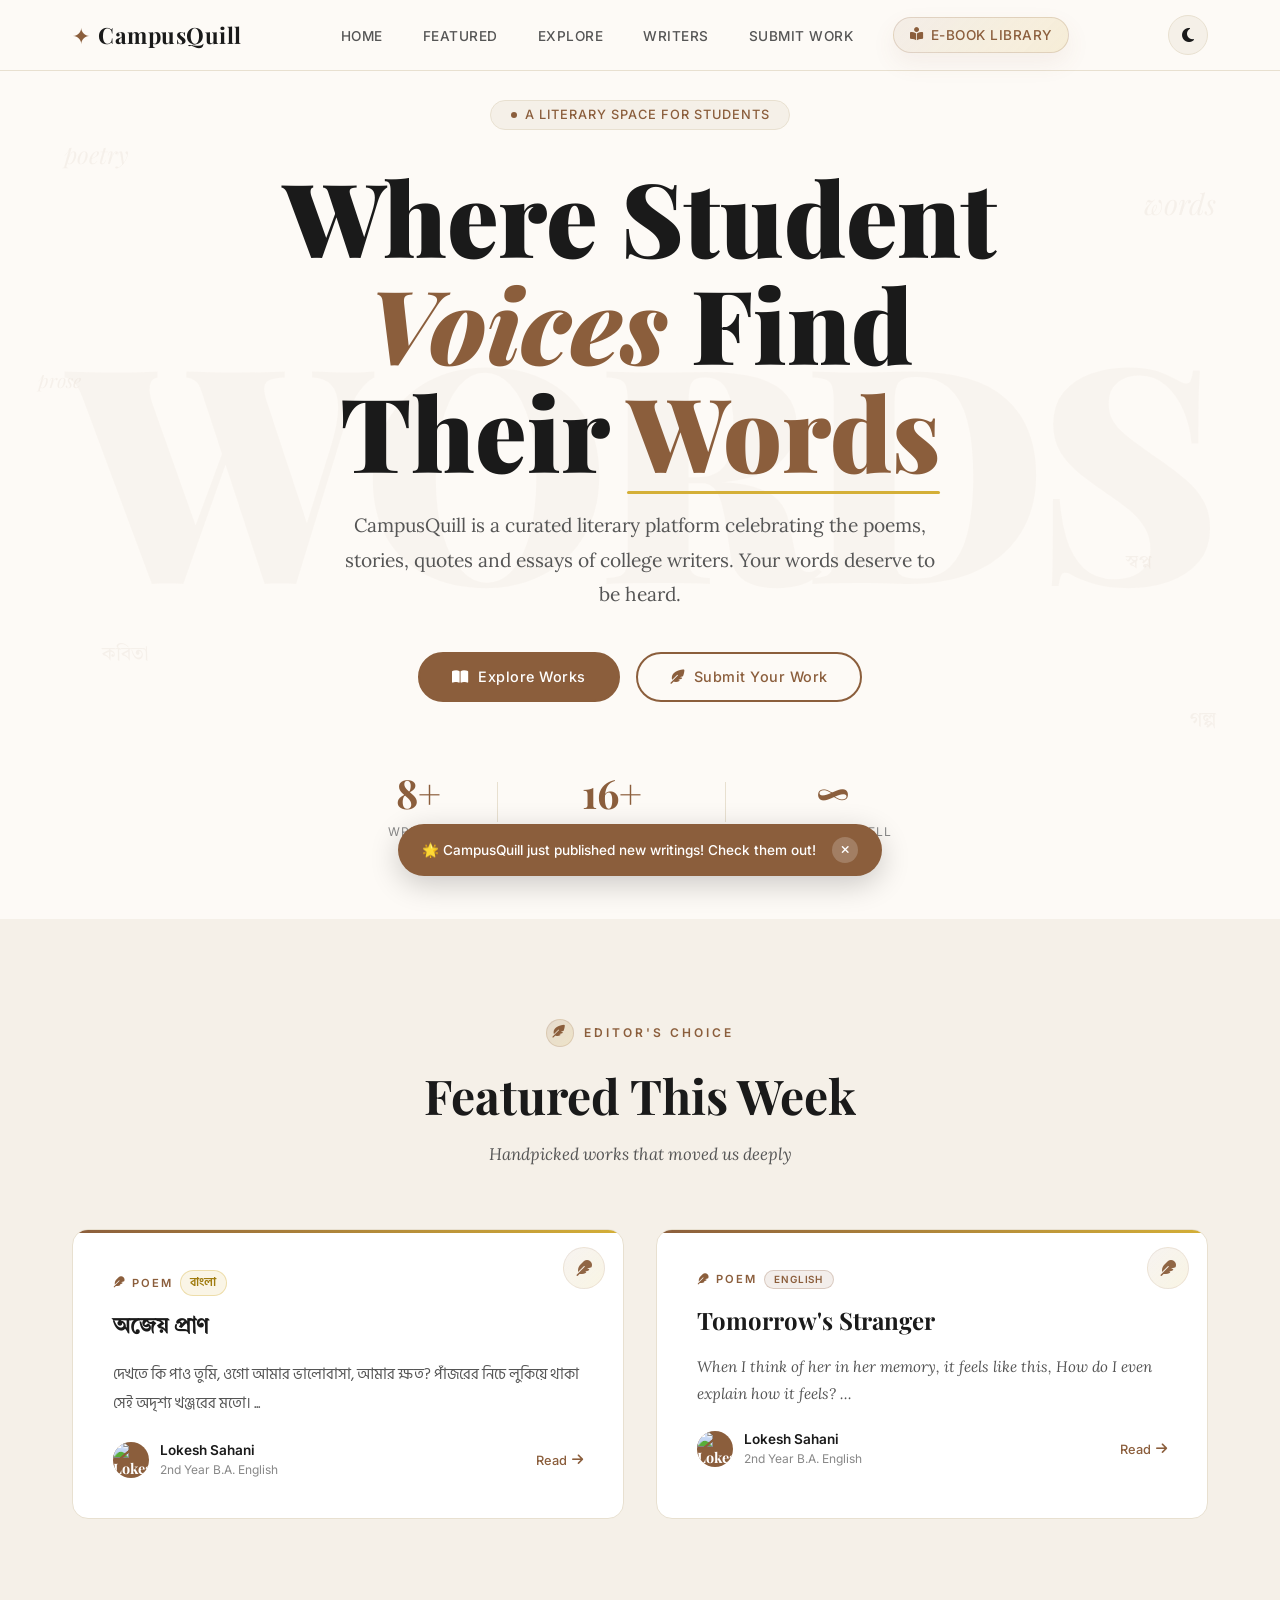
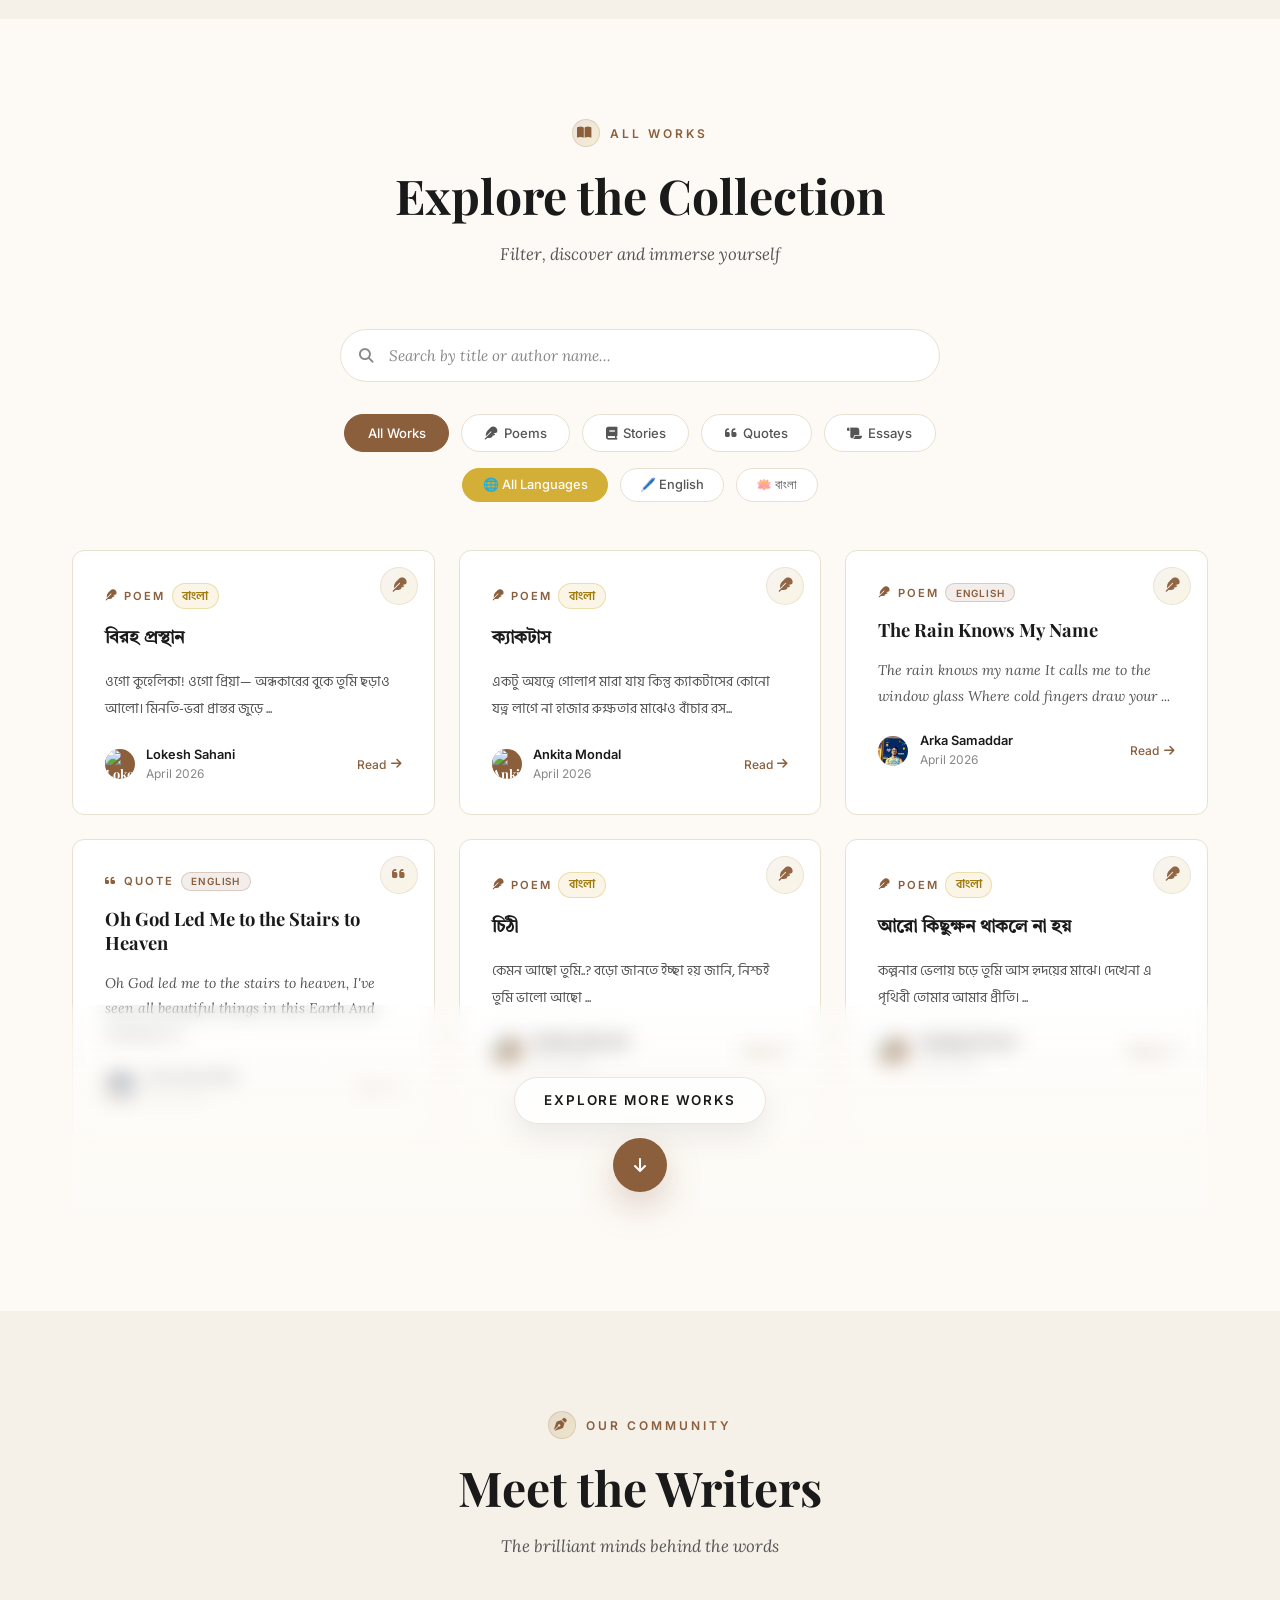
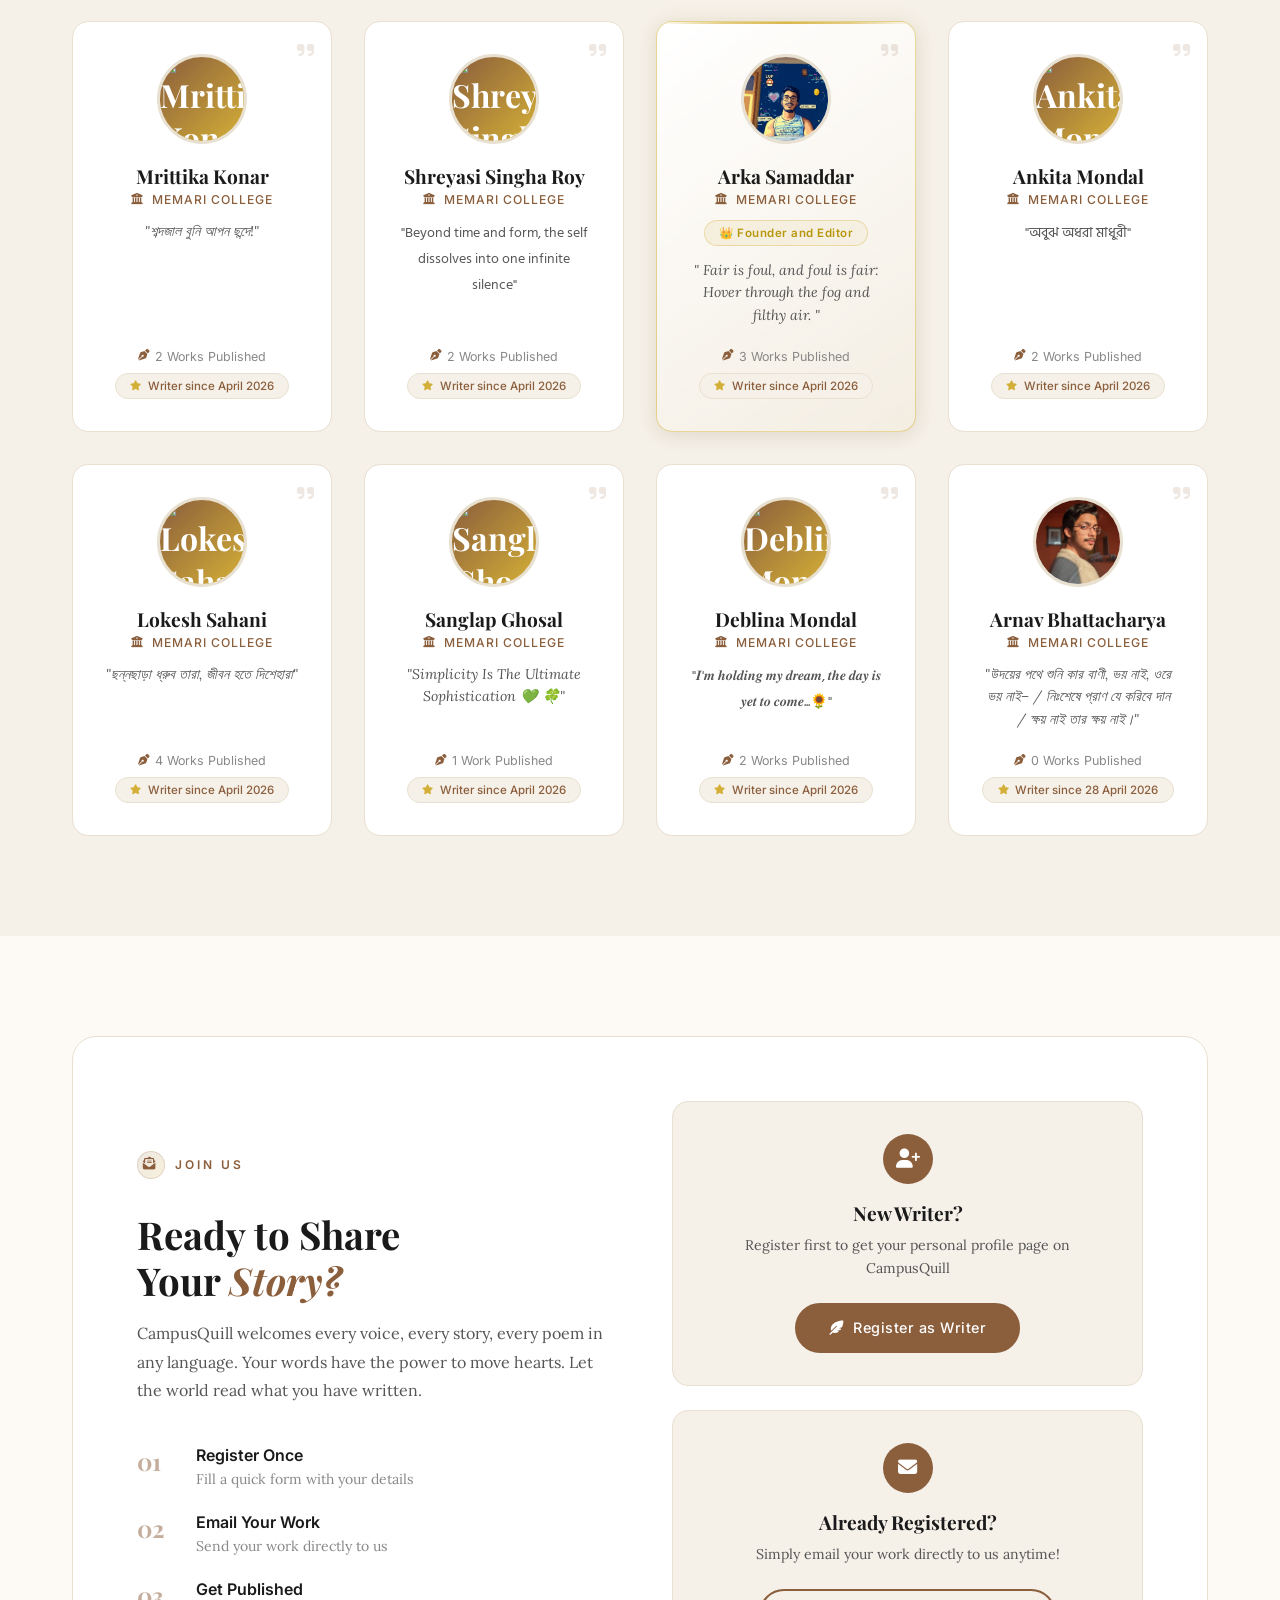
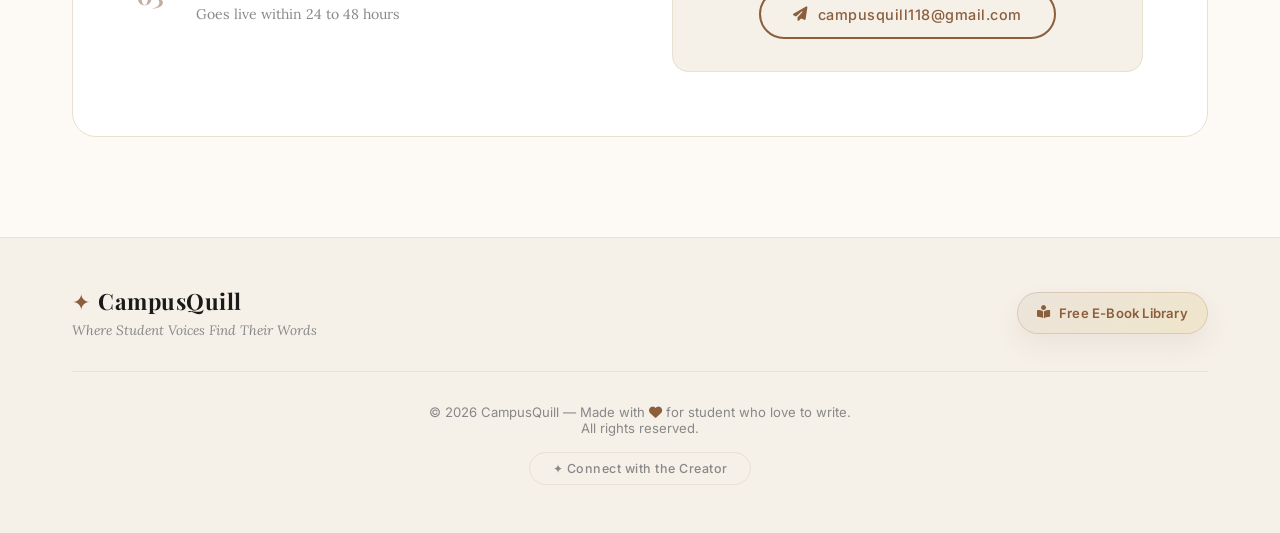
==== index.html @ 9741fbc2 "ok" ====
﻿<!DOCTYPE html>
<html lang="en">
<head>
  <meta name="google-site-verification" content="cL8_Vml8OKzmtl2Jx8pfuMP9QkZtr5a6p2jhtEQ7cjw" />
  <meta charset="UTF-8" />
  <meta name="viewport" content="width=device-width, initial-scale=1.0"/>
  <title>CampusQuill — Where Student Voices Find Their Words</title>
  <link rel="stylesheet" href="style.css" />
  <link href="https://fonts.googleapis.com/css2?family=Playfair+Display:ital,wght@0,400;0,600;0,700;0,900;1,400;1,600&family=Lora:ital,wght@0,400;0,500;1,400&family=Inter:wght@300;400;500&family=Tiro+Bangla:ital@0;1&family=Hind+Siliguri:wght@300;400;500;600&display=swap" rel="stylesheet"/>
  <link rel="stylesheet" href="https://cdnjs.cloudflare.com/ajax/libs/font-awesome/6.5.0/css/all.min.css"/>
</head>
<body class="light-mode">
    <!-- ======= NOTIFICATION BANNER ======= -->
      <div class="notif-banner" id="notifBanner">
        <p>
          🌟 CampusQuill just published new writings!
          Check them out!
        </p>
        <button class="notif-close" id="notifClose">
          <i class="fas fa-times"></i>
        </button>
      </div>
  <!-- ======= NAVBAR ======= -->
  <nav class="navbar" id="navbar">
    <div class="nav-container">
      <div class="nav-logo">
        <span class="logo-icon">✦</span>
        <span class="logo-text">CampusQuill</span>
      </div>
      <ul class="nav-links" id="navLinks">
        <li><a href="#home" onclick="smoothScroll(event,'home')">Home</a></li>
        <li><a href="#featured" onclick="smoothScroll(event,'featured')">Featured</a></li>
        <li><a href="#explore" onclick="smoothScroll(event,'explore')">Explore</a></li>
        <li><a href="#writers" onclick="smoothScroll(event,'writers')">Writers</a></li>
        <li><a href="#submit" onclick="smoothScroll(event,'submit')">Submit Work</a></li>
        <li>
          <a href="https://arka-html.github.io/AS-e-Library/index.html"
             target="_blank" rel="noopener noreferrer"
             class="nav-library-link">
            <i class="fas fa-book-reader"></i>
            E-Book Library
          </a>
        </li>
      </ul>
      <div class="nav-actions">
        <button class="theme-toggle" id="themeToggle"
                title="Toggle Dark Mode">
          <i class="fas fa-moon" id="themeIcon"></i>
        </button>
        <div class="hamburger" id="hamburger">
          <span></span>
          <span></span>
          <span></span>
        </div>
      </div>
    </div>
  </nav>

  <!-- ======= HERO SECTION ======= -->
  <section class="hero" id="home">
    <div class="hero-bg-text">WORDS</div>
    <div class="hero-container">
      <div class="hero-badge">
        <span class="badge-dot"></span>
        A Literary Space for Students
      </div>
      <h1 class="hero-title">
        Where Student<br/>
        <em>Voices</em> Find<br/>
        Their <span class="hero-highlight">Words</span>
      </h1>
      <p class="hero-subtitle">
        CampusQuill is a curated literary platform
        celebrating the poems, stories, quotes and
        essays of college writers. Your words
        deserve to be heard.
      </p>
      <div class="hero-buttons">

        <!-- ✅ FIXED BUTTONS WITH onclick -->
        <a href="#explore"
           class="btn-primary"
           onclick="smoothScroll(event,'explore')">
          <i class="fas fa-book-open"></i>
          Explore Works
        </a>
        <a href="#submit"
           class="btn-secondary"
           onclick="smoothScroll(event,'submit')">
          <i class="fas fa-feather-alt"></i>
          Submit Your Work
        </a>

      </div>
      <div class="hero-stats">
        <div class="stat-item">
          <span class="stat-number" id="totalWriters">0</span>
          <span class="stat-label">Writers</span>
        </div>
        <div class="stat-divider"></div>
        <div class="stat-item">
          <span class="stat-number" id="totalWorks">0</span>
          <span class="stat-label">Published Works</span>
        </div>
        <div class="stat-divider"></div>
        <div class="stat-item">
          <span class="stat-number">∞</span>
          <span class="stat-label">Stories to Tell</span>
        </div>
      </div>
    </div>
    <div class="floating-words">
      <span class="fw fw1">poetry</span>
      <span class="fw fw2">কবিতা</span>
      <span class="fw fw3">words</span>
      <span class="fw fw4">স্বপ্ন</span>
      <span class="fw fw5">prose</span>
      <span class="fw fw6">গল্প</span>
    </div>
  </section>

  <!-- ======= FEATURED SECTION ======= -->
  <section class="featured-section" id="featured">
    <div class="section-container">
      <div class="section-header">
        <span class="section-tag">
          <span class="section-tag-icon">
            <i class="fas fa-feather-alt"></i>
          </span>
          Editor's Choice
        </span>
        <h2 class="section-title">Featured This Week</h2>
        <p class="section-subtitle">
          Handpicked works that moved us deeply
        </p>
      </div>
      <div class="featured-grid" id="featuredGrid"></div>
    </div>
  </section>

  <!-- ======= EXPLORE SECTION ======= -->
  <section class="explore-section" id="explore">
    <div class="section-container">
      <div class="section-header">
        <span class="section-tag">
          <span class="section-tag-icon">
            <i class="fas fa-book-open"></i>
          </span>
          All Works
        </span>
        <h2 class="section-title">Explore the Collection</h2>
        <p class="section-subtitle">
          Filter, discover and immerse yourself
        </p>
      </div>

      <!-- Search Bar -->
      <div class="search-bar">
        <i class="fas fa-search search-icon"></i>
        <input
          type="text"
          id="searchInput"
          placeholder="Search by title or author name..."
          class="search-input"
        />
      </div>

      <!-- Category Filters -->
      <div class="filter-buttons" id="categoryFilters">
        <button class="filter-btn active" data-filter="all">
          All Works
        </button>
        <button class="filter-btn" data-filter="Poem">
          <i class="fas fa-feather"></i> Poems
        </button>
        <button class="filter-btn" data-filter="Story">
          <i class="fas fa-book"></i> Stories
        </button>
        <button class="filter-btn" data-filter="Quote">
          <i class="fas fa-quote-left"></i> Quotes
        </button>
        <button class="filter-btn" data-filter="Essay">
          <i class="fas fa-scroll"></i> Essays
        </button>
      </div>

      <!-- Language Filters -->
      <div class="filter-buttons lang-filters">
        <button class="lang-filter-btn active" data-lang="all">
          🌐 All Languages
        </button>
        <button class="lang-filter-btn" data-lang="english">
          🖊️ English
        </button>
        <button class="lang-filter-btn" data-lang="bengali">
          🪷 বাংলা
        </button>
      </div>

      <!-- Works Grid -->
      <div class="works-showcase" id="worksShowcase">
        <div class="works-grid" id="worksGrid"></div>
        <button class="works-overlay" id="worksOverlay"
                type="button" style="display:none;">
          <span class="works-overlay-text">
            Explore More Works
          </span>
          <span class="works-overlay-arrow">
            <i class="fas fa-arrow-down"></i>
          </span>
        </button>
      </div>

      <div class="no-results" id="noResults"
           style="display:none;">
        <i class="fas fa-search"></i>
        <p>No works found. Try a different search!</p>
      </div>

    </div>
  </section>

  <!-- ======= WRITERS SECTION ======= -->
  <section class="writers-section" id="writers">
    <div class="section-container">
      <div class="section-header">
        <span class="section-tag">
          <span class="section-tag-icon">
            <i class="fas fa-pen-nib"></i>
          </span>
          Our Community
        </span>
        <h2 class="section-title">Meet the Writers</h2>
        <p class="section-subtitle">
          The brilliant minds behind the words
        </p>
      </div>
      <div class="writers-grid" id="writersGrid"></div>
    </div>
  </section>

  <!-- ======= MODAL ======= -->
  <div class="modal-overlay" id="modalOverlay">
    <div class="modal-box" id="modalBox">
      <button class="modal-close" id="modalClose">
        <i class="fas fa-times"></i>
      </button>
      <div class="modal-content" id="modalContent"></div>
    </div>
  </div>

  <!-- ======= SUBMIT SECTION ======= -->
  <section class="submit-section" id="submit">
    <div class="section-container">
      <div class="submit-card">
        <div class="submit-left">
          <span class="section-tag">
            <span class="section-tag-icon">
              <i class="fas fa-envelope-open-text"></i>
            </span>
            Join Us
          </span>
          <h2 class="submit-title">
            Ready to Share<br/>Your <em>Story?</em>
          </h2>
          <p class="submit-desc">
            CampusQuill welcomes every voice, every
            story, every poem in any language. Your
            words have the power to move hearts. Let
            the world read what you have written.
          </p>
          <div class="submit-steps">
            <div class="submit-step">
              <div class="step-num">01</div>
              <div class="step-info">
                <strong>Register Once</strong>
                <span>Fill a quick form with your details</span>
              </div>
            </div>
            <div class="submit-step">
              <div class="step-num">02</div>
              <div class="step-info">
                <strong>Email Your Work</strong>
                <span>Send your work directly to us</span>
              </div>
            </div>
            <div class="submit-step">
              <div class="step-num">03</div>
              <div class="step-info">
                <strong>Get Published</strong>
                <span>Goes live within 24 to 48 hours</span>
              </div>
            </div>
          </div>
        </div>
        <div class="submit-right">
          <div class="submit-info-box">
            <div class="info-icon">
              <i class="fas fa-user-plus"></i>
            </div>
            <h3>New Writer?</h3>
            <p>
              Register first to get your personal
              profile page on CampusQuill
            </p>
            <a href="https://docs.google.com/forms/d/e/1FAIpQLSfd0-DVyWiPbrJRogIl5-Svu-zzzbqo4HS_KH-9rmwC4qzUcw/viewform?usp=publish-editor"
               target="_blank"
               class="btn-primary">
              <i class="fas fa-feather-alt"></i>
              Register as Writer
            </a>
          </div>
          <div class="submit-info-box">
            <div class="info-icon">
              <i class="fas fa-envelope"></i>
            </div>
            <h3>Already Registered?</h3>
            <p>
              Simply email your work directly
              to us anytime!
            </p>
            <a href="mailto:campusquill118@gmail.com"
               class="btn-secondary">
              <i class="fas fa-paper-plane"></i>
              campusquill118@gmail.com
            </a>
          </div>
        </div>
      </div>
    </div>
  </section>

  <!-- ======= FOOTER ======= -->
  <footer class="footer">
    <div class="footer-container">
      <div class="footer-top">
        <div class="footer-brand">
          <div class="nav-logo">
            <span class="logo-icon">✦</span>
            <span class="logo-text">CampusQuill</span>
          </div>
          <p>Where Student Voices Find Their Words</p>
        </div>
        <div class="footer-links">
          <a href="https://arka-html.github.io/AS-e-Library/index.html"
             target="_blank" rel="noopener noreferrer"
             class="footer-library-link">
            <i class="fas fa-book-open-reader"></i>
            Free E-Book Library
          </a>
        </div>
      </div>
      <div class="footer-bottom">
  <p>
    © 2026 CampusQuill — Made with
    <i class="fas fa-heart"></i>
    for student who love to write. <br> All rights reserved. 
  </p>
  <a href="mailto:campusquill118@gmail.com"
     class="creator-btn">
    ✦ Connect with the Creator
  </a>
</div>
    </div>
  </footer>

  <script src="script.js"></script>
</body>
</html>
---- style.css ----
/* ==============================
   CAMPUSQUILL - COMPLETE CSS
   ============================== */

/* --- ROOT VARIABLES --- */
:root {
  --bg-primary: #FDFAF6;
  --bg-secondary: #F5F0E8;
  --bg-card: #FFFFFF;
  --text-primary: #1A1A1A;
  --text-secondary: #555555;
  --text-muted: #888888;
  --accent: #8B5E3C;
  --accent-light: #D4AF37;
  --accent-hover: #6B4423;
  --border: #E8E0D0;
  --shadow: rgba(0,0,0,0.08);
  --shadow-hover: rgba(0,0,0,0.16);
  --nav-bg: rgba(253,250,246,0.95);
  --nav-height: 70px;
}

/* --- DARK MODE --- */
body.dark-mode {
  --bg-primary: #0F0F0F;
  --bg-secondary: #1A1A1A;
  --bg-card: #1E1E1E;
  --text-primary: #F0EAD6;
  --text-secondary: #B0A090;
  --text-muted: #706050;
  --accent: #D4AF37;
  --accent-light: #F0C84A;
  --accent-hover: #F0C84A;
  --border: #2A2A2A;
  --shadow: rgba(0,0,0,0.4);
  --shadow-hover: rgba(0,0,0,0.6);
  --nav-bg: rgba(15,15,15,0.98);
}

/* --- RESET --- */
*, *::before, *::after {
  margin: 0;
  padding: 0;
  box-sizing: border-box;
}

html {
  font-size: 16px;
  /* ✅ KEY FIX - offset scroll for fixed navbar */
  scroll-behavior: smooth;
  scroll-padding-top: var(--nav-height);
}

body {
  font-family: 'Lora', Georgia, serif;
  background-color: var(--bg-primary);
  color: var(--text-primary);
  transition: background-color 0.4s ease,
              color 0.4s ease;
  overflow-x: hidden;
}

/* --- SCROLLBAR --- */
::-webkit-scrollbar { width: 6px; }
::-webkit-scrollbar-track {
  background: var(--bg-secondary);
}
::-webkit-scrollbar-thumb {
  background: var(--accent);
  border-radius: 10px;
}

/* --- SELECTION --- */
::selection {
  background: var(--accent);
  color: #fff;
}

/* ==============================
   NAVBAR
   ============================== */
.navbar {
  position: fixed;
  top: 0; left: 0; right: 0;
  z-index: 1000;
  background: var(--nav-bg);
  backdrop-filter: blur(20px);
  -webkit-backdrop-filter: blur(20px);
  border-bottom: 1px solid var(--border);
  transition: all 0.3s ease;
}

.navbar.scrolled {
  box-shadow: 0 4px 30px var(--shadow);
}

.nav-container {
  max-width: 1200px;
  margin: 0 auto;
  padding: 0 2rem;
  height: var(--nav-height);
  display: flex;
  align-items: center;
  justify-content: space-between;
}

.nav-logo {
  display: flex;
  align-items: center;
  gap: 0.5rem;
  cursor: pointer;
}

.logo-icon {
  font-size: 1.4rem;
  color: var(--accent);
  animation: spin-slow 8s linear infinite;
}

@keyframes spin-slow {
  from { transform: rotate(0deg); }
  to { transform: rotate(360deg); }
}

.logo-text {
  font-family: 'Playfair Display', serif;
  font-size: 1.4rem;
  font-weight: 700;
  color: var(--text-primary);
  letter-spacing: 0.5px;
}

.nav-links {
  display: flex;
  list-style: none;
  gap: 2.5rem;
  align-items: center;
}

.nav-links a {
  font-family: 'Inter', sans-serif;
  font-size: 0.85rem;
  font-weight: 500;
  color: var(--text-secondary);
  text-decoration: none;
  letter-spacing: 0.5px;
  text-transform: uppercase;
  transition: color 0.3s ease;
  position: relative;
}

.nav-links a::after {
  content: '';
  position: absolute;
  bottom: -4px; left: 0;
  width: 0; height: 1px;
  background: var(--accent);
  transition: width 0.3s ease;
}

.nav-links a:hover { color: var(--accent); }
.nav-links a:hover::after { width: 100%; }

.nav-library-link {
  display: inline-flex;
  align-items: center;
  gap: 0.45rem;
  padding: 0.55rem 1rem;
  border: 1px solid rgba(139, 94, 60, 0.2);
  border-radius: 999px;
  background: linear-gradient(
    135deg,
    rgba(139, 94, 60, 0.08),
    rgba(212, 175, 55, 0.16)
  );
  color: var(--accent) !important;
  box-shadow: 0 10px 24px rgba(139, 94, 60, 0.08);
}

.nav-library-link::after {
  display: none;
}

.nav-library-link i {
  font-size: 0.82rem;
}

.nav-library-link:hover {
  color: white !important;
  background: var(--accent);
  border-color: var(--accent);
  transform: translateY(-1px);
}

.nav-actions {
  display: flex;
  align-items: center;
  gap: 1rem;
}

.theme-toggle {
  background: var(--bg-secondary);
  border: 1px solid var(--border);
  color: var(--text-primary);
  width: 40px; height: 40px;
  border-radius: 50%;
  cursor: pointer;
  display: flex;
  align-items: center;
  justify-content: center;
  font-size: 1rem;
  transition: all 0.3s ease;
}

.theme-toggle:hover {
  background: var(--accent);
  color: white;
  border-color: var(--accent);
}

/* --- HAMBURGER --- */
.hamburger {
  display: none;
  flex-direction: column;
  gap: 5px;
  cursor: pointer;
  padding: 4px;
  z-index: 1100;
}

.hamburger span {
  display: block;
  width: 24px; height: 2px;
  background: var(--text-primary);
  border-radius: 2px;
  transition: all 0.3s ease;
  transform-origin: center;
}

.hamburger.open span:nth-child(1) {
  transform: translateY(7px) rotate(45deg);
}
.hamburger.open span:nth-child(2) {
  opacity: 0;
  transform: scaleX(0);
}
.hamburger.open span:nth-child(3) {
  transform: translateY(-7px) rotate(-45deg);
}

/* --- NAV OVERLAY --- */
.nav-overlay {
  display: block;
  position: fixed;
  inset: 0;
  background: rgba(0,0,0,0.5);
  z-index: 998;
  backdrop-filter: blur(4px);
  opacity: 0;
  visibility: hidden;
  pointer-events: none;
  transition: opacity 0.3s ease;
}

.nav-overlay.active {
  opacity: 1;
  visibility: visible;
  pointer-events: auto;
}

/* ==============================
   HERO SECTION
   ============================== */
.hero {
  min-height: 100vh;
  display: flex;
  align-items: center;
  justify-content: center;
  position: relative;
  overflow: hidden;
  background: var(--bg-primary);
  padding: 100px 2rem 80px;
}

.hero-bg-text {
  position: absolute;
  font-family: 'Playfair Display', serif;
  font-size: clamp(120px, 25vw, 300px);
  font-weight: 900;
  color: var(--accent);
  opacity: 0.03;
  top: 50%; left: 50%;
  transform: translate(-50%, -50%);
  pointer-events: none;
  user-select: none;
  white-space: nowrap;
  letter-spacing: -10px;
}

.hero-container {
  text-align: center;
  max-width: 900px;
  position: relative;
  z-index: 2;
}

.hero-badge {
  display: inline-flex;
  align-items: center;
  gap: 0.5rem;
  background: var(--bg-secondary);
  border: 1px solid var(--border);
  padding: 0.4rem 1.2rem;
  border-radius: 50px;
  font-family: 'Inter', sans-serif;
  font-size: 0.8rem;
  font-weight: 500;
  color: var(--accent);
  letter-spacing: 1px;
  text-transform: uppercase;
  margin-bottom: 2rem;
  animation: fadeInDown 0.8s ease both;
}

.badge-dot {
  width: 6px; height: 6px;
  background: var(--accent);
  border-radius: 50%;
  animation: pulse-dot 2s infinite;
}

@keyframes pulse-dot {
  0%, 100% { opacity: 1; transform: scale(1); }
  50% { opacity: 0.5; transform: scale(1.5); }
}

.hero-title {
  font-family: 'Playfair Display', serif;
  font-size: clamp(3rem, 8vw, 7rem);
  font-weight: 900;
  line-height: 1.05;
  color: var(--text-primary);
  margin-bottom: 1.5rem;
  animation: fadeInUp 0.8s ease 0.2s both;
}

.hero-title em {
  font-style: italic;
  color: var(--accent);
}

.hero-highlight {
  position: relative;
  color: var(--accent);
}

.hero-highlight::after {
  content: '';
  position: absolute;
  bottom: 5px; left: 0;
  width: 100%; height: 3px;
  background: var(--accent-light);
  border-radius: 2px;
}

.hero-subtitle {
  font-size: clamp(1rem, 2vw, 1.2rem);
  color: var(--text-secondary);
  line-height: 1.8;
  max-width: 600px;
  margin: 0 auto 2.5rem;
  animation: fadeInUp 0.8s ease 0.4s both;
}

.hero-buttons {
  display: flex;
  gap: 1rem;
  justify-content: center;
  flex-wrap: wrap;
  margin-bottom: 4rem;
  animation: fadeInUp 0.8s ease 0.6s both;
}

/* --- BUTTONS --- */
.btn-primary {
  display: inline-flex;
  align-items: center;
  gap: 0.6rem;
  background: var(--accent);
  color: white;
  padding: 0.9rem 2rem;
  border-radius: 50px;
  text-decoration: none;
  font-family: 'Inter', sans-serif;
  font-size: 0.9rem;
  font-weight: 500;
  letter-spacing: 0.5px;
  transition: all 0.3s ease;
  border: 2px solid var(--accent);
  cursor: pointer;
  /* ✅ FIX touch on mobile */
  -webkit-tap-highlight-color: transparent;
  touch-action: manipulation;
}

.btn-primary:hover {
  background: var(--accent-hover);
  border-color: var(--accent-hover);
  transform: translateY(-2px);
  box-shadow: 0 10px 30px rgba(139,94,60,0.3);
}

.btn-secondary {
  display: inline-flex;
  align-items: center;
  gap: 0.6rem;
  background: transparent;
  color: var(--accent);
  padding: 0.9rem 2rem;
  border-radius: 50px;
  text-decoration: none;
  font-family: 'Inter', sans-serif;
  font-size: 0.9rem;
  font-weight: 500;
  letter-spacing: 0.5px;
  transition: all 0.3s ease;
  border: 2px solid var(--accent);
  cursor: pointer;
  /* ✅ FIX touch on mobile */
  -webkit-tap-highlight-color: transparent;
  touch-action: manipulation;
}

.btn-secondary:hover {
  background: var(--accent);
  color: white;
  transform: translateY(-2px);
}

/* --- HERO STATS --- */
.hero-stats {
  display: flex;
  align-items: center;
  justify-content: center;
  gap: 3rem;
  animation: fadeInUp 0.8s ease 0.8s both;
}

.stat-item {
  display: flex;
  flex-direction: column;
  align-items: center;
  gap: 0.3rem;
}

.stat-number {
  font-family: 'Playfair Display', serif;
  font-size: 2.5rem;
  font-weight: 700;
  color: var(--accent);
}

.stat-label {
  font-family: 'Inter', sans-serif;
  font-size: 0.75rem;
  color: var(--text-muted);
  text-transform: uppercase;
  letter-spacing: 1px;
}

.stat-divider {
  width: 1px; height: 40px;
  background: var(--border);
}

/* --- FLOATING WORDS --- */
.floating-words {
  position: absolute;
  inset: 0;
  pointer-events: none;
  overflow: hidden;
  z-index: 1;
}

.fw {
  position: absolute;
  font-family: 'Playfair Display', serif;
  font-style: italic;
  color: var(--accent);
  opacity: 0.06;
  font-size: 1.2rem;
  animation: float-word 15s ease-in-out infinite;
}

.fw2, .fw4, .fw6 {
  font-family: 'Tiro Bangla', serif;
  font-style: normal;
}

.fw1 {
  top: 15%; left: 5%;
  animation-delay: 0s;
  font-size: 1.5rem;
}
.fw2 { top: 70%; left: 8%; animation-delay: 3s; }
.fw3 {
  top: 20%; right: 5%;
  animation-delay: 1.5s;
  font-size: 1.8rem;
}
.fw4 { top: 60%; right: 10%; animation-delay: 4.5s; }
.fw5 { top: 40%; left: 3%; animation-delay: 6s; }
.fw6 {
  bottom: 20%; right: 5%;
  animation-delay: 2s;
  font-size: 1.3rem;
}

@keyframes float-word {
  0%, 100% { transform: translateY(0px) rotate(-5deg); }
  50% { transform: translateY(-20px) rotate(5deg); }
}

/* ==============================
   SECTION COMMONS
   ============================== */
.section-container {
  max-width: 1200px;
  margin: 0 auto;
  padding: 100px 2rem;
}

.section-header {
  text-align: center;
  margin-bottom: 4rem;
}

.section-tag {
  display: inline-flex;
  align-items: center;
  justify-content: center;
  gap: 0.65rem;
  font-family: 'Inter', sans-serif;
  font-size: 0.75rem;
  font-weight: 600;
  color: var(--accent);
  text-transform: uppercase;
  letter-spacing: 3px;
  margin-bottom: 1rem;
}

.section-tag-icon {
  width: 28px;
  height: 28px;
  display: inline-flex;
  align-items: center;
  justify-content: center;
  border-radius: 50%;
  background: linear-gradient(
    135deg,
    rgba(139, 94, 60, 0.14),
    rgba(212, 175, 55, 0.18)
  );
  border: 1px solid rgba(139, 94, 60, 0.18);
  font-size: 0.8rem;
  flex-shrink: 0;
}

.section-title {
  font-family: 'Playfair Display', serif;
  font-size: clamp(2rem, 4vw, 3rem);
  font-weight: 700;
  color: var(--text-primary);
  margin-bottom: 1rem;
}

.section-subtitle {
  font-size: 1.05rem;
  color: var(--text-secondary);
  font-style: italic;
}

/* ==============================
   FEATURED SECTION
   ============================== */
.featured-section { background: var(--bg-secondary); }

.featured-grid {
  display: grid;
  grid-template-columns: repeat(auto-fit, minmax(300px, 1fr));
  gap: 2rem;
}

.featured-card {
  background: var(--bg-card);
  border: 1px solid var(--border);
  border-radius: 16px;
  padding: 2.5rem;
  position: relative;
  overflow: hidden;
  cursor: pointer;
  transition: all 0.4s ease;
  /* ✅ FIX touch */
  -webkit-tap-highlight-color: transparent;
  touch-action: manipulation;
}

.card-deco-icon {
  position: absolute;
  top: 1.1rem;
  right: 1.1rem;
  width: 42px;
  height: 42px;
  display: flex;
  align-items: center;
  justify-content: center;
  border-radius: 50%;
  background: linear-gradient(
    135deg,
    rgba(139, 94, 60, 0.08),
    rgba(212, 175, 55, 0.14)
  );
  color: var(--accent);
  border: 1px solid rgba(139, 94, 60, 0.12);
  opacity: 0.95;
  transition: transform 0.3s ease,
              background 0.3s ease;
}

.card-deco-icon.small {
  width: 38px;
  height: 38px;
  top: 1rem;
  right: 1rem;
  font-size: 0.9rem;
}

.featured-card::before {
  content: '';
  position: absolute;
  top: 0; left: 0; right: 0;
  height: 3px;
  background: linear-gradient(
    to right, var(--accent), var(--accent-light)
  );
}

.featured-card:hover {
  transform: translateY(-8px);
  box-shadow: 0 20px 60px var(--shadow-hover);
  border-color: var(--accent);
}

.featured-card:hover .card-deco-icon,
.work-card:hover .card-deco-icon {
  transform: translateY(-2px) scale(1.04);
  background: linear-gradient(
    135deg,
    rgba(139, 94, 60, 0.14),
    rgba(212, 175, 55, 0.2)
  );
}

.card-category {
  display: flex;
  align-items: center;
  gap: 0.4rem;
  font-family: 'Inter', sans-serif;
  font-size: 0.7rem;
  font-weight: 600;
  color: var(--accent);
  text-transform: uppercase;
  letter-spacing: 2px;
  margin-bottom: 1rem;
  flex-wrap: wrap;
}

.card-title {
  font-family: 'Playfair Display', serif;
  font-size: 1.5rem;
  font-weight: 700;
  color: var(--text-primary);
  margin-bottom: 1rem;
  line-height: 1.3;
}

.card-excerpt {
  font-size: 0.95rem;
  color: var(--text-secondary);
  line-height: 1.8;
  margin-bottom: 1.5rem;
  font-style: italic;
}

.card-footer {
  display: flex;
  align-items: center;
  justify-content: space-between;
}

.card-author {
  display: flex;
  align-items: center;
  gap: 0.7rem;
}

.author-avatar {
  width: 36px; height: 36px;
  border-radius: 50%;
  background: var(--accent);
  display: flex;
  align-items: center;
  justify-content: center;
  color: white;
  font-family: 'Playfair Display', serif;
  font-size: 0.9rem;
  font-weight: 700;
  overflow: hidden;
  flex-shrink: 0;
}

.author-avatar img {
  width: 100%; height: 100%;
  object-fit: cover;
}

.author-info strong {
  display: block;
  font-family: 'Inter', sans-serif;
  font-size: 0.85rem;
  font-weight: 600;
  color: var(--text-primary);
}

.author-info span {
  font-family: 'Inter', sans-serif;
  font-size: 0.75rem;
  color: var(--text-muted);
}

.read-btn {
  font-family: 'Inter', sans-serif;
  font-size: 0.8rem;
  color: var(--accent);
  font-weight: 500;
  display: flex;
  align-items: center;
  gap: 0.3rem;
  transition: gap 0.3s ease;
  white-space: nowrap;
}

.featured-card:hover .read-btn { gap: 0.6rem; }

/* ==============================
   LANGUAGE BADGES
   ============================== */
.lang-badge {
  display: inline-flex;
  align-items: center;
  font-family: 'Inter', sans-serif;
  font-size: 0.62rem;
  font-weight: 600;
  padding: 0.18rem 0.6rem;
  border-radius: 50px;
  text-transform: uppercase;
  letter-spacing: 0.8px;
}

.lang-badge.english {
  background: rgba(139, 94, 60, 0.1);
  color: var(--accent);
  border: 1px solid rgba(139, 94, 60, 0.25);
}

.lang-badge.bengali {
  background: rgba(212, 175, 55, 0.12);
  color: #a07c10;
  border: 1px solid rgba(212, 175, 55, 0.35);
  font-family: 'Hind Siliguri', sans-serif;
  font-size: 0.72rem;
  text-transform: none;
  letter-spacing: 0;
}

body.dark-mode .lang-badge.bengali {
  color: #F0C84A;
  border-color: rgba(240, 200, 74, 0.35);
  background: rgba(240, 200, 74, 0.1);
}

/* ==============================
   EXPLORE SECTION
   ============================== */
.explore-section { background: var(--bg-primary); }

.search-bar {
  position: relative;
  max-width: 600px;
  margin: 0 auto 2rem;
}

.search-icon {
  position: absolute;
  left: 1.2rem; top: 50%;
  transform: translateY(-50%);
  color: var(--text-muted);
  font-size: 0.9rem;
}

.search-input {
  width: 100%;
  padding: 1rem 1.5rem 1rem 3rem;
  background: var(--bg-card);
  border: 1px solid var(--border);
  border-radius: 50px;
  font-family: 'Lora', serif;
  font-size: 0.95rem;
  color: var(--text-primary);
  outline: none;
  transition: all 0.3s ease;
}

.search-input:focus {
  border-color: var(--accent);
  box-shadow: 0 0 0 3px rgba(139,94,60,0.1);
}

.search-input::placeholder {
  color: var(--text-muted);
  font-style: italic;
}

.filter-buttons {
  display: flex;
  gap: 0.75rem;
  justify-content: center;
  flex-wrap: wrap;
  margin-bottom: 1rem;
}

.lang-filters { margin-bottom: 3rem; }

.filter-btn {
  display: inline-flex;
  align-items: center;
  gap: 0.4rem;
  padding: 0.6rem 1.4rem;
  background: var(--bg-card);
  border: 1px solid var(--border);
  border-radius: 50px;
  font-family: 'Inter', sans-serif;
  font-size: 0.82rem;
  font-weight: 500;
  color: var(--text-secondary);
  cursor: pointer;
  transition: all 0.3s ease;
  -webkit-tap-highlight-color: transparent;
  touch-action: manipulation;
}

.filter-btn:hover,
.filter-btn.active {
  background: var(--accent);
  border-color: var(--accent);
  color: white;
}

.lang-filter-btn {
  display: inline-flex;
  align-items: center;
  gap: 0.4rem;
  padding: 0.5rem 1.2rem;
  background: var(--bg-card);
  border: 1px solid var(--border);
  border-radius: 50px;
  font-family: 'Inter', sans-serif;
  font-size: 0.8rem;
  font-weight: 500;
  color: var(--text-secondary);
  cursor: pointer;
  transition: all 0.3s ease;
  -webkit-tap-highlight-color: transparent;
  touch-action: manipulation;
}

.lang-filter-btn:hover,
.lang-filter-btn.active {
  background: var(--accent-light);
  border-color: var(--accent-light);
  color: white;
}

body.dark-mode .lang-filter-btn:hover,
body.dark-mode .lang-filter-btn.active {
  background: var(--accent);
  border-color: var(--accent);
  color: white;
}

.works-grid {
  display: grid;
  grid-template-columns: repeat(auto-fill, minmax(300px, 1fr));
  gap: 1.5rem;
}

.works-showcase {
  position: relative;
}

.works-grid.preview-active {
  padding-bottom: 4.5rem;
}

.works-overlay {
  position: absolute;
  left: 0;
  right: 0;
  bottom: 0;
  min-height: 180px;
  padding: 4.5rem 1.5rem 1.2rem;
  border: none;
  background:
    linear-gradient(
      to bottom,
      rgba(253, 250, 246, 0) 0%,
      rgba(253, 250, 246, 0.72) 42%,
      rgba(253, 250, 246, 0.96) 100%
    );
  backdrop-filter: blur(10px);
  -webkit-backdrop-filter: blur(10px);
  display: flex;
  flex-direction: column;
  align-items: center;
  justify-content: center;
  gap: 0.9rem;
  cursor: pointer;
  z-index: 4;
  transition: transform 0.3s ease,
              opacity 0.3s ease;
  -webkit-tap-highlight-color: transparent;
  touch-action: manipulation;
}

body.dark-mode .works-overlay {
  background:
    linear-gradient(
      to bottom,
      rgba(15, 15, 15, 0) 0%,
      rgba(15, 15, 15, 0.76) 42%,
      rgba(15, 15, 15, 0.96) 100%
    );
}

.works-overlay:hover {
  transform: translateY(-4px);
}

.works-overlay-text {
  display: inline-flex;
  align-items: center;
  justify-content: center;
  padding: 0.9rem 1.8rem;
  border: 1px solid rgba(139, 94, 60, 0.16);
  border-radius: 999px;
  background: rgba(255,255,255,0.78);
  color: var(--text-primary);
  font-family: 'Inter', sans-serif;
  font-size: 0.84rem;
  font-weight: 600;
  letter-spacing: 0.14em;
  text-transform: uppercase;
  box-shadow: 0 12px 30px rgba(0,0,0,0.08);
}

body.dark-mode .works-overlay-text {
  background: rgba(30,30,30,0.82);
  border-color: rgba(212, 175, 55, 0.2);
}

.works-overlay-arrow {
  width: 54px;
  height: 54px;
  border-radius: 50%;
  background: var(--accent);
  color: white;
  display: inline-flex;
  align-items: center;
  justify-content: center;
  font-size: 1rem;
  box-shadow: 0 14px 36px rgba(139, 94, 60, 0.28);
  animation: overlay-arrow-float 1.8s ease-in-out infinite;
}

.works-overlay:hover .works-overlay-arrow {
  background: var(--accent-hover);
}

@keyframes overlay-arrow-float {
  0%, 100% { transform: translateY(0); }
  50% { transform: translateY(6px); }
}

.work-card {
  background: var(--bg-card);
  border: 1px solid var(--border);
  border-radius: 12px;
  padding: 2rem;
  cursor: pointer;
  position: relative;
  overflow: hidden;
  transition: all 0.3s ease;
  -webkit-tap-highlight-color: transparent;
  touch-action: manipulation;
}

.work-card:hover {
  transform: translateY(-4px);
  box-shadow: 0 12px 40px var(--shadow-hover);
  border-color: var(--accent);
}

.no-results {
  text-align: center;
  padding: 4rem;
  color: var(--text-muted);
}

.no-results i {
  font-size: 3rem;
  margin-bottom: 1rem;
  display: block;
}

/* ==============================
   BENGALI TEXT
   ============================== */
.bengali-text {
  font-family: 'Tiro Bangla', serif !important;
  font-size: 1.1rem;
  line-height: 2.2;
  font-style: normal !important;
}

.card-title.bengali-text {
  font-size: 1.35rem;
  line-height: 1.5;
}

.work-card .card-title.bengali-text {
  font-size: 1.1rem;
}

.card-excerpt.bengali-text {
  font-family: 'Hind Siliguri', sans-serif !important;
  font-size: 0.95rem;
  line-height: 1.9;
  font-style: normal !important;
}

.modal-body.bengali-text {
  font-size: 1.1rem;
  line-height: 2.4;
}

.modal-title.bengali-text {
  font-size: 1.8rem;
  line-height: 1.4;
}

.writer-bio.bengali-text {
  font-family: 'Hind Siliguri', sans-serif !important;
  font-size: 0.9rem;
  line-height: 1.8;
  font-style: normal !important;
}

/* ==============================
   WRITERS SECTION
   ============================== */
.writers-section { background: var(--bg-secondary); }

.writers-grid {
  display: grid;
  grid-template-columns: repeat(auto-fill, minmax(250px, 1fr));
  gap: 2rem;
}

.writer-card {
  background: var(--bg-card);
  border: 1px solid var(--border);
  border-radius: 16px;
  padding: 2rem;
  text-align: center;
  cursor: pointer;
  transition: all 0.4s ease;
  display: flex;
  flex-direction: column;
  align-items: center;
  position: relative;
  overflow: hidden;
  -webkit-tap-highlight-color: transparent;
  touch-action: manipulation;
}

.writer-card-deco {
  position: absolute;
  top: 1rem;
  right: 1rem;
  color: var(--accent);
  opacity: 0.14;
  font-size: 1.2rem;
  transition: transform 0.3s ease,
              opacity 0.3s ease;
}

.writer-card:hover {
  transform: translateY(-8px);
  box-shadow: 0 20px 50px var(--shadow-hover);
  border-color: var(--accent);
}

.writer-card:hover .writer-card-deco {
  opacity: 0.26;
  transform: translateY(-2px);
}

.writer-photo {
  width: 90px; height: 90px;
  border-radius: 50%;
  background: linear-gradient(
    135deg, var(--accent), var(--accent-light)
  );
  margin: 0 auto 1.2rem;
  display: flex;
  align-items: center;
  justify-content: center;
  color: white;
  font-family: 'Playfair Display', serif;
  font-size: 2rem;
  font-weight: 700;
  overflow: hidden;
  border: 3px solid var(--border);
  transition: border-color 0.3s ease;
}

.writer-card:hover .writer-photo {
  border-color: var(--accent);
}

.writer-photo img {
  width: 100%; height: 100%;
  object-fit: cover;
}

.writer-name {
  font-family: 'Playfair Display', serif;
  font-size: 1.2rem;
  font-weight: 700;
  color: var(--text-primary);
  margin-bottom: 0.2rem;
}

.writer-college {
  display: inline-flex;
  align-items: center;
  gap: 0.45rem;
  font-family: 'Inter', sans-serif;
  font-size: 0.76rem;
  color: var(--accent);
  font-weight: 500;
  text-transform: uppercase;
  letter-spacing: 1px;
  margin-bottom: 0.8rem;
}

.writer-college i {
  font-size: 0.72rem;
}

.writer-bio {
  font-size: 0.88rem;
  color: var(--text-secondary);
  font-style: italic;
  line-height: 1.6;
  margin-bottom: 1.4rem;
  flex-grow: 1;
}

.writer-bottom {
  width: 100%;
  display: flex;
  flex-direction: column;
  align-items: center;
  gap: 0.6rem;
  margin-top: auto;
}

.writer-works-count {
  font-family: 'Inter', sans-serif;
  font-size: 0.78rem;
  color: var(--text-muted);
  display: flex;
  align-items: center;
  gap: 0.35rem;
}

.writer-works-count i {
  color: var(--accent);
  font-size: 0.72rem;
}

/* ✅ WRITER SINCE BADGE */
.writer-since-badge {
  display: inline-flex;
  align-items: center;
  gap: 0.4rem;
  background: var(--bg-secondary);
  border: 1px solid var(--border);
  padding: 0.3rem 0.9rem;
  border-radius: 50px;
  font-family: 'Inter', sans-serif;
  font-size: 0.72rem;
  font-weight: 500;
  color: var(--accent);
  transition: all 0.3s ease;
}

.writer-since-badge i {
  font-size: 0.62rem;
  color: var(--accent-light);
}

.writer-card:hover .writer-since-badge {
  background: var(--accent);
  border-color: var(--accent);
  color: white;
}

.writer-card:hover .writer-since-badge i {
  color: white;
}

/* ==============================
   MODAL
   ============================== */
.modal-overlay {
  position: fixed;
  inset: 0;
  background: rgba(0,0,0,0.7);
  backdrop-filter: blur(8px);
  z-index: 2000;
  display: flex;
  align-items: center;
  justify-content: center;
  padding: 2rem;
  opacity: 0;
  pointer-events: none;
  transition: opacity 0.3s ease;
}

.modal-overlay.active {
  opacity: 1;
  pointer-events: all;
}

.modal-box {
  background: var(--bg-card);
  border: 1px solid var(--border);
  border-radius: 20px;
  max-width: 680px;
  width: 100%;
  max-height: 85vh;
  overflow-y: auto;
  padding: 3rem;
  position: relative;
  transform: scale(0.9) translateY(20px);
  transition: transform 0.3s ease;
}

.modal-overlay.active .modal-box {
  transform: scale(1) translateY(0);
}

.modal-close {
  position: absolute;
  top: 1.5rem; right: 1.5rem;
  background: var(--bg-secondary);
  border: 1px solid var(--border);
  color: var(--text-primary);
  width: 36px; height: 36px;
  border-radius: 50%;
  cursor: pointer;
  display: flex;
  align-items: center;
  justify-content: center;
  transition: all 0.3s ease;
  z-index: 10;
  -webkit-tap-highlight-color: transparent;
  touch-action: manipulation;
}

.modal-close:hover {
  background: var(--accent);
  color: white;
}

.modal-category {
  font-family: 'Inter', sans-serif;
  font-size: 0.7rem;
  font-weight: 600;
  color: var(--accent);
  text-transform: uppercase;
  letter-spacing: 3px;
  margin-bottom: 1rem;
  display: flex;
  align-items: center;
  gap: 0.5rem;
  flex-wrap: wrap;
}

.modal-ornament {
  width: 54px;
  height: 54px;
  display: inline-flex;
  align-items: center;
  justify-content: center;
  border-radius: 50%;
  margin-bottom: 1.2rem;
  background: linear-gradient(
    135deg,
    rgba(139, 94, 60, 0.1),
    rgba(212, 175, 55, 0.16)
  );
  color: var(--accent);
  border: 1px solid rgba(139, 94, 60, 0.12);
  box-shadow: 0 10px 26px rgba(0,0,0,0.06);
}

.modal-title {
  font-family: 'Playfair Display', serif;
  font-size: 2rem;
  font-weight: 700;
  color: var(--text-primary);
  margin-bottom: 0.5rem;
  line-height: 1.2;
}

.modal-meta {
  font-family: 'Inter', sans-serif;
  font-size: 0.82rem;
  color: var(--text-muted);
  margin-bottom: 2rem;
  display: flex;
  align-items: center;
  gap: 1rem;
  flex-wrap: wrap;
}

.modal-divider {
  width: 40px; height: 2px;
  background: var(--accent);
  margin-bottom: 2rem;
}

.modal-body {
  font-size: 1.05rem;
  color: var(--text-secondary);
  line-height: 2;
  white-space: pre-line;
  font-style: italic;
}

.modal-author-section {
  margin-top: 2.5rem;
  padding-top: 2rem;
  border-top: 1px solid var(--border);
  display: flex;
  align-items: flex-start;
  gap: 1rem;
}

.modal-actions {
  margin-top: 1.5rem;
  display: flex;
  gap: 0.75rem;
  flex-wrap: wrap;
}

.modal-action-btn {
  display: inline-flex;
  align-items: center;
  gap: 0.4rem;
  padding: 0.5rem 1.2rem;
  background: var(--bg-secondary);
  border: 1px solid var(--border);
  border-radius: 50px;
  font-family: 'Inter', sans-serif;
  font-size: 0.8rem;
  color: var(--text-secondary);
  cursor: pointer;
  transition: all 0.3s ease;
  -webkit-tap-highlight-color: transparent;
  touch-action: manipulation;
}

.modal-action-btn:hover {
  background: var(--accent);
  color: white;
  border-color: var(--accent);
}

/* ==============================
   SUBMIT SECTION
   ============================== */
.submit-section { background: var(--bg-primary); }

.submit-card {
  background: var(--bg-card);
  border: 1px solid var(--border);
  border-radius: 24px;
  padding: 4rem;
  display: grid;
  grid-template-columns: 1fr 1fr;
  gap: 4rem;
  align-items: center;
}

.submit-title {
  font-family: 'Playfair Display', serif;
  font-size: clamp(2rem, 3vw, 2.8rem);
  font-weight: 700;
  color: var(--text-primary);
  line-height: 1.2;
  margin: 1rem 0;
}

.submit-title em {
  color: var(--accent);
  font-style: italic;
}

.submit-desc {
  color: var(--text-secondary);
  line-height: 1.8;
  margin-bottom: 2.5rem;
}

.submit-steps {
  display: flex;
  flex-direction: column;
  gap: 1.5rem;
}

.submit-step {
  display: flex;
  align-items: flex-start;
  gap: 1.2rem;
}

.step-num {
  font-family: 'Playfair Display', serif;
  font-size: 1.5rem;
  font-weight: 700;
  color: var(--accent);
  opacity: 0.5;
  min-width: 40px;
}

.step-info strong {
  display: block;
  font-family: 'Inter', sans-serif;
  font-weight: 600;
  color: var(--text-primary);
  margin-bottom: 0.2rem;
}

.step-info span {
  font-size: 0.88rem;
  color: var(--text-muted);
}

.submit-right {
  display: flex;
  flex-direction: column;
  gap: 1.5rem;
}

.submit-info-box {
  background: var(--bg-secondary);
  border: 1px solid var(--border);
  border-radius: 16px;
  padding: 2rem;
  text-align: center;
  transition: all 0.3s ease;
}

.submit-info-box:hover {
  border-color: var(--accent);
  transform: translateY(-2px);
}

.info-icon {
  width: 50px; height: 50px;
  background: var(--accent);
  border-radius: 50%;
  display: flex;
  align-items: center;
  justify-content: center;
  color: white;
  font-size: 1.2rem;
  margin: 0 auto 1rem;
}

.submit-info-box h3 {
  font-family: 'Playfair Display', serif;
  font-size: 1.2rem;
  color: var(--text-primary);
  margin-bottom: 0.5rem;
}

.submit-info-box p {
  font-size: 0.88rem;
  color: var(--text-secondary);
  margin-bottom: 1.5rem;
  line-height: 1.6;
}

/* ==============================
   FOOTER
   ============================== */
.footer {
  background: var(--bg-secondary);
  border-top: 1px solid var(--border);
}

.footer-container {
  max-width: 1200px;
  margin: 0 auto;
  padding: 3rem 2rem;
}

.footer-top {
  display: flex;
  justify-content: space-between;
  align-items: center;
  margin-bottom: 2rem;
  flex-wrap: wrap;
  gap: 2rem;
}

.footer-brand p {
  font-size: 0.85rem;
  color: var(--text-muted);
  font-style: italic;
  margin-top: 0.3rem;
}

.footer-links {
  display: flex;
  gap: 2rem;
  flex-wrap: wrap;
}

.footer-links a {
  font-family: 'Inter', sans-serif;
  font-size: 0.82rem;
  color: var(--text-muted);
  text-decoration: none;
  transition: color 0.3s ease;
  -webkit-tap-highlight-color: transparent;
  touch-action: manipulation;
}

.footer-links a:hover { color: var(--accent); }

.footer-library-link {
  display: inline-flex;
  align-items: center;
  gap: 0.55rem;
  padding: 0.75rem 1.2rem;
  border: 1px solid rgba(139, 94, 60, 0.2);
  border-radius: 999px;
  background: linear-gradient(
    135deg,
    rgba(139, 94, 60, 0.08),
    rgba(212, 175, 55, 0.16)
  );
  color: var(--accent) !important;
  font-weight: 600;
  letter-spacing: 0.2px;
  box-shadow: 0 12px 26px rgba(139, 94, 60, 0.08);
}

.footer-library-link:hover {
  color: white !important;
  background: var(--accent);
  border-color: var(--accent);
}

.footer-bottom {
  border-top: 1px solid var(--border);
  padding-top: 2rem;
  text-align: center;
}

.footer-bottom p {
  font-family: 'Inter', sans-serif;
  font-size: 0.82rem;
  color: var(--text-muted);
}

.footer-bottom i { color: var(--accent); }

/* ==============================
   ANIMATIONS
   ============================== */
@keyframes fadeInDown {
  from { opacity: 0; transform: translateY(-20px); }
  to { opacity: 1; transform: translateY(0); }
}

@keyframes fadeInUp {
  from { opacity: 0; transform: translateY(30px); }
  to { opacity: 1; transform: translateY(0); }
}

.reveal {
  opacity: 0;
  transform: translateY(30px);
  transition: all 0.7s ease;
}

.reveal.visible {
  opacity: 1;
  transform: translateY(0);
}

/* ==============================
   SUBMIT SECTION RESPONSIVE
   ============================== */
@media (max-width: 900px) {
  .submit-card {
    grid-template-columns: 1fr;
    gap: 2rem;
    padding: 2rem;
  }
}

@media (max-width: 768px) {

  /* Submit card full fix */
  .submit-card {
    grid-template-columns: 1fr;
    gap: 1.5rem;
    padding: 1.5rem;
    border-radius: 16px;
  }

  /* Submit title smaller */
  .submit-title {
    font-size: 1.8rem;
    margin: 0.5rem 0;
  }

  /* Submit description */
  .submit-desc {
    font-size: 0.88rem;
    margin-bottom: 1.5rem;
  }

  /* Submit steps */
  .submit-steps {
    gap: 1rem;
    margin-bottom: 0.5rem;
  }

  .submit-step {
    gap: 0.8rem;
  }

  .step-num {
    font-size: 1.2rem;
    min-width: 30px;
  }

  .step-info strong {
    font-size: 0.9rem;
  }

  .step-info span {
    font-size: 0.8rem;
  }

  /* Submit right boxes */
  .submit-right {
    gap: 1rem;
  }

  /* Info boxes full width */
  .submit-info-box {
    padding: 1.5rem 1rem;
    border-radius: 12px;
    width: 100%;
  }

  .submit-info-box h3 {
    font-size: 1rem;
  }

  .submit-info-box p {
    font-size: 0.82rem;
    margin-bottom: 1rem;
  }

  /* Info icon smaller */
  .info-icon {
    width: 42px;
    height: 42px;
    font-size: 1rem;
    margin-bottom: 0.8rem;
  }

  /* Buttons full width in boxes */
  .submit-info-box .btn-primary,
  .submit-info-box .btn-secondary {
    width: 100%;
    max-width: 100%;
    justify-content: center;
    padding: 0.8rem 1rem;
    font-size: 0.85rem;
  }

}

/* Very small screens */
@media (max-width: 380px) {

  .submit-card {
    padding: 1.2rem;
  }

  .submit-title {
    font-size: 1.5rem;
  }

  .submit-info-box {
    padding: 1.2rem 0.8rem;
  }

  .submit-info-box .btn-primary,
  .submit-info-box .btn-secondary {
    font-size: 0.8rem;
    padding: 0.7rem 0.8rem;
  }

}

/* ==============================
   RESPONSIVE MOBILE
   ============================== */
@media (max-width: 768px) {

  .section-tag {
    gap: 0.5rem;
    letter-spacing: 2px;
  }

  .section-tag-icon {
    width: 24px;
    height: 24px;
    font-size: 0.72rem;
  }

  .nav-links {
    position: fixed;
    top: 0; right: -100%;
    width: 75%;
    max-width: 300px;
    height: 100vh;
    background: var(--bg-card);
    border-left: 1px solid var(--border);
    flex-direction: column;
    justify-content: center;
    align-items: center;
    gap: 2rem;
    z-index: 999;
    transition: right 0.4s cubic-bezier(0.4, 0, 0.2, 1);
    box-shadow: -10px 0 40px var(--shadow);
    padding: 2rem;
  }

  .nav-links.open { right: 0; }
  .nav-links a { font-size: 1.1rem; }
  .nav-library-link {
    width: 100%;
    justify-content: center;
    padding: 0.85rem 1rem;
    font-size: 0.92rem !important;
  }
  .hamburger { display: flex; }

  .hero { padding: 90px 1.5rem 60px; }
  .hero-stats { gap: 1.2rem; }
  .stat-number { font-size: 2rem; }

  .hero-buttons {
    flex-direction: column;
    align-items: center;
  }

  /* ✅ MOBILE BUTTON FIX */
  .btn-primary,
  .btn-secondary {
    width: 100%;
    max-width: 300px;
    justify-content: center;
    padding: 1rem 2rem;
    font-size: 1rem;
  }

  .featured-grid,
  .works-grid,
  .writers-grid {
    grid-template-columns: 1fr;
  }

  .card-deco-icon {
    width: 36px;
    height: 36px;
    top: 0.9rem;
    right: 0.9rem;
    font-size: 0.85rem;
  }

  .writer-card-deco {
    top: 0.85rem;
    right: 0.85rem;
    font-size: 1rem;
  }

  .modal-ornament {
    width: 48px;
    height: 48px;
    margin-bottom: 1rem;
  }

  .section-container { padding: 70px 1.5rem; }

  .footer-top {
    flex-direction: column;
    text-align: center;
  }

  .footer-links { justify-content: center; }
  .footer-library-link {
    width: 100%;
    justify-content: center;
    max-width: 320px;
  }

  .modal-box { padding: 2rem 1.5rem; }
  .modal-title { font-size: 1.5rem; }
  .modal-title.bengali-text { font-size: 1.4rem; }

  .filter-buttons,
  .lang-filters { gap: 0.5rem; }

  .filter-btn,
  .lang-filter-btn {
    padding: 0.5rem 1rem;
    font-size: 0.78rem;
  }

  .works-grid.preview-active {
    padding-bottom: 5.5rem;
  }

  .works-overlay {
    min-height: 150px;
    padding: 3.5rem 1rem 0.8rem;
  }

  .works-overlay-text {
    width: 100%;
    max-width: 320px;
    padding: 0.9rem 1.1rem;
    font-size: 0.76rem;
    letter-spacing: 0.12em;
  }

  .works-overlay-arrow {
    width: 48px;
    height: 48px;
  }
}

/* Very small screens */
@media (max-width: 380px) {
  .hero-stats { gap: 0.8rem; }
  .stat-number { font-size: 1.6rem; }
  .stat-label { font-size: 0.65rem; }
  .hero-title { font-size: 2.5rem; }

  .btn-primary,
  .btn-secondary {
    font-size: 0.9rem;
    padding: 0.9rem 1.5rem;
  }
}
/* ==============================
   ABOUT THE CREATOR BUTTON
   ============================== */
.footer-bottom {
  display: flex;
  flex-direction: column;
  align-items: center;
  gap: 1rem;
}

.creator-btn {
  display: inline-flex;
  align-items: center;
  gap: 0.5rem;
  padding: 0.5rem 1.4rem;
  border: 1px solid var(--border);
  border-radius: 50px;
  font-family: 'Inter', sans-serif;
  font-size: 0.78rem;
  font-weight: 500;
  color: var(--text-muted);
  text-decoration: none;
  letter-spacing: 0.5px;
  transition: all 0.3s ease;
  -webkit-tap-highlight-color: transparent;
  touch-action: manipulation;
}

.creator-btn:hover {
  background: var(--accent);
  border-color: var(--accent);
  color: white;
}
/* ==============================
   FOUNDER BADGE AND CARD
   ============================== */

/* Founder Profile Card */
.founder-card {
  border: 1.5px solid rgba(212, 175, 55, 0.5) !important;
  background: linear-gradient(
    145deg,
    var(--bg-card) 0%,
    rgba(212, 175, 55, 0.03) 100%
  ) !important;
  box-shadow: 0 0 20px rgba(212, 175, 55, 0.08),
              0 4px 20px var(--shadow) !important;
  position: relative;
}

.founder-card:hover {
  border-color: rgba(212, 175, 55, 0.8) !important;
  box-shadow: 0 0 30px rgba(212, 175, 55, 0.15),
              0 20px 50px var(--shadow-hover) !important;
  transform: translateY(-8px);
}

/* Subtle gold top line */
.founder-card::before {
  content: '';
  position: absolute;
  top: 0; left: 0; right: 0;
  height: 2px;
  background: linear-gradient(
    to right,
    transparent,
    rgba(212, 175, 55, 0.6),
    rgba(212, 175, 55, 0.9),
    rgba(212, 175, 55, 0.6),
    transparent
  );
  border-radius: 16px 16px 0 0;
}

/* Founder Badge */
.founder-badge {
  display: inline-flex;
  align-items: center;
  gap: 0.4rem;
  background: linear-gradient(
    135deg,
    rgba(212, 175, 55, 0.12),
    rgba(212, 175, 55, 0.06)
  );
  border: 1px solid rgba(212, 175, 55, 0.35);
  padding: 0.3rem 0.9rem;
  border-radius: 50px;
  font-family: 'Inter', sans-serif;
  font-size: 0.72rem;
  font-weight: 600;
  color: #B8960C;
  letter-spacing: 0.5px;
  margin-bottom: 0.8rem;
  transition: all 0.3s ease;
}

body.dark-mode .founder-badge {
  color: #D4AF37;
  background: linear-gradient(
    135deg,
    rgba(212, 175, 55, 0.15),
    rgba(212, 175, 55, 0.08)
  );
  border-color: rgba(212, 175, 55, 0.4);
}

.founder-card:hover .founder-badge {
  background: linear-gradient(
    135deg,
    rgba(212, 175, 55, 0.2),
    rgba(212, 175, 55, 0.1)
  );
  border-color: rgba(212, 175, 55, 0.6);
}
/* ==============================
   NOTIFICATION BANNER
   ============================== */
.notif-banner {
  position: fixed;
  bottom: 1.5rem;
  left: 50%;
  transform: translateX(-50%);
  z-index: 9999;
  background: var(--accent);
  color: white;
  padding: 0.8rem 1.5rem;
  border-radius: 50px;
  display: none;
  align-items: center;
  gap: 1rem;
  box-shadow: 0 8px 30px rgba(0,0,0,0.2);
  font-family: 'Inter', sans-serif;
  font-size: 0.85rem;
  font-weight: 500;
  white-space: nowrap;
  opacity: 0;
  transition: opacity 0.4s ease,
              transform 0.4s ease;
}

.notif-close {
  background: rgba(255,255,255,0.2);
  border: none;
  color: white;
  width: 26px;
  height: 26px;
  border-radius: 50%;
  cursor: pointer;
  display: flex;
  align-items: center;
  justify-content: center;
  font-size: 0.7rem;
  flex-shrink: 0;
  transition: background 0.3s ease;
  -webkit-tap-highlight-color: transparent;
  touch-action: manipulation;
}

.notif-close:hover {
  background: rgba(255,255,255,0.4);
}

/* Mobile */
@media (max-width: 768px) {
  .notif-banner {
    width: 90%;
    white-space: normal;
    text-align: left;
    border-radius: 16px;
    bottom: 1rem;
    padding: 0.8rem 1.2rem;
  }
}
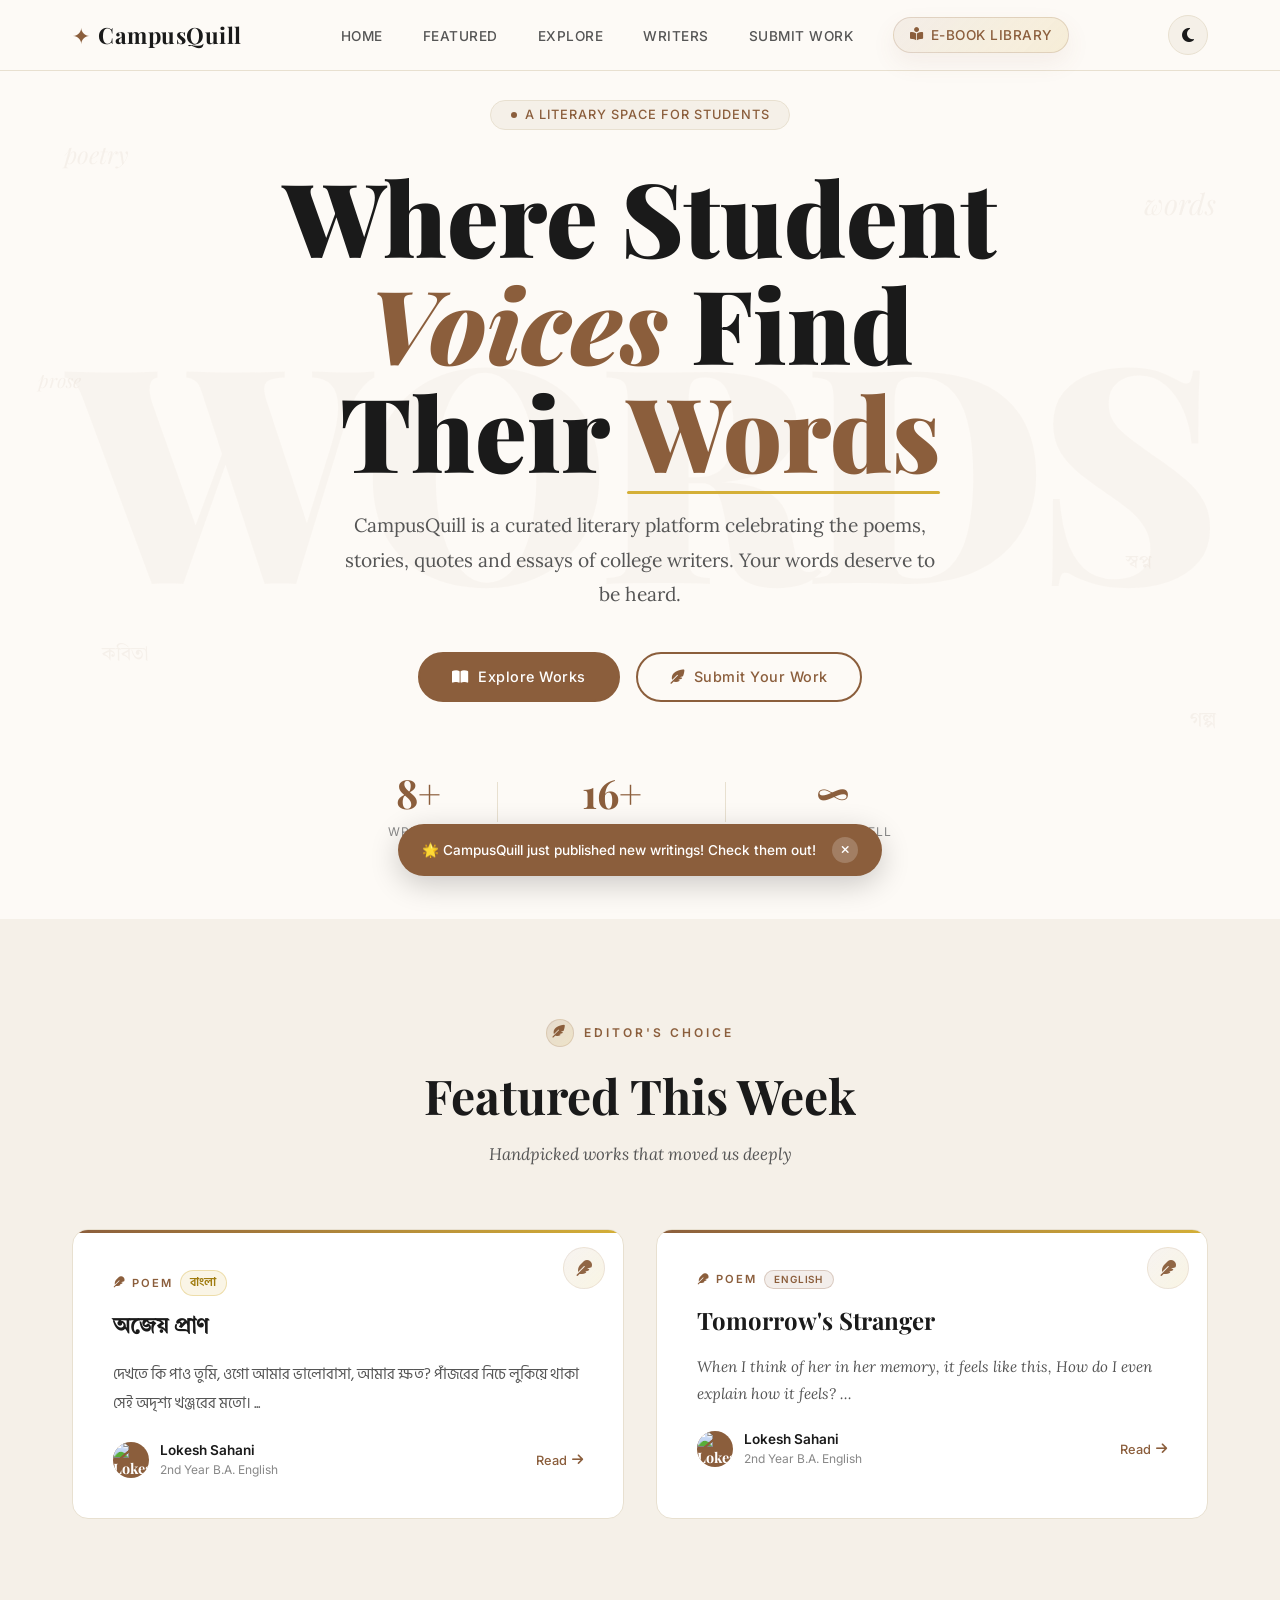
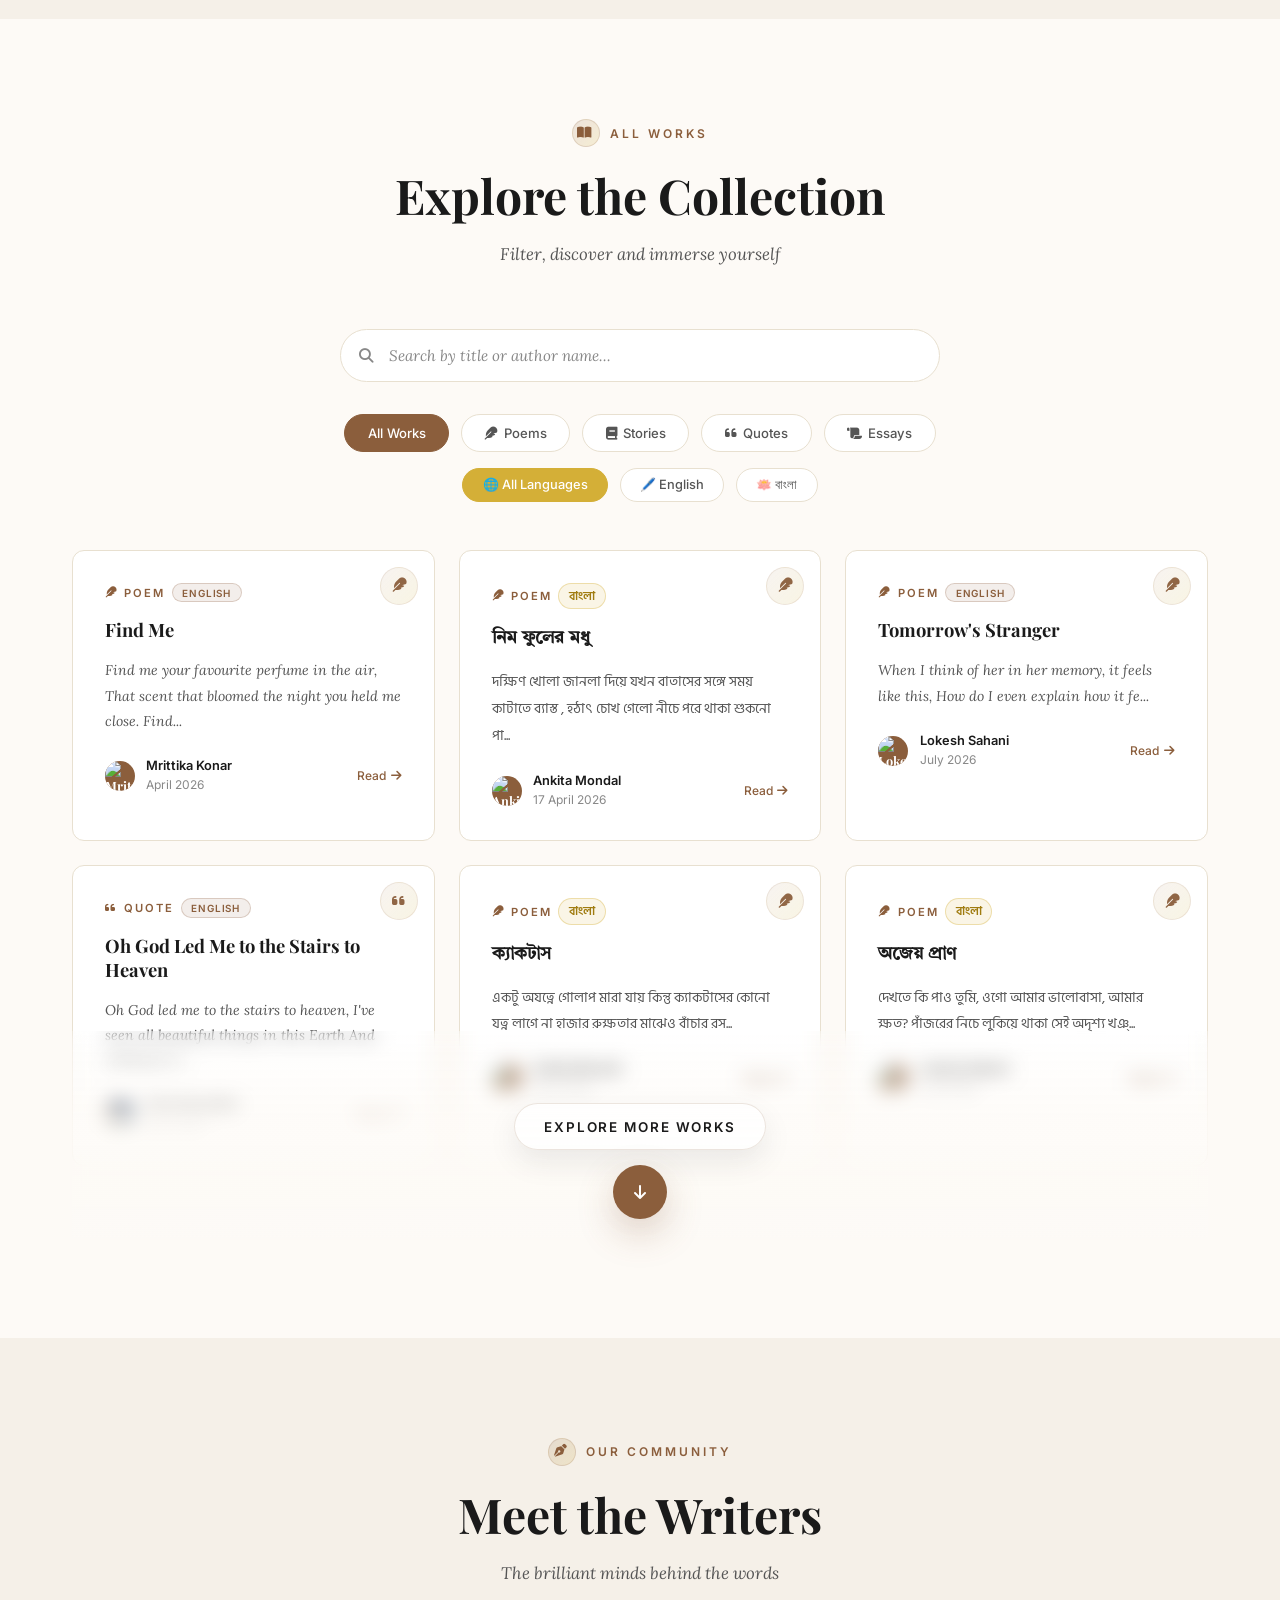
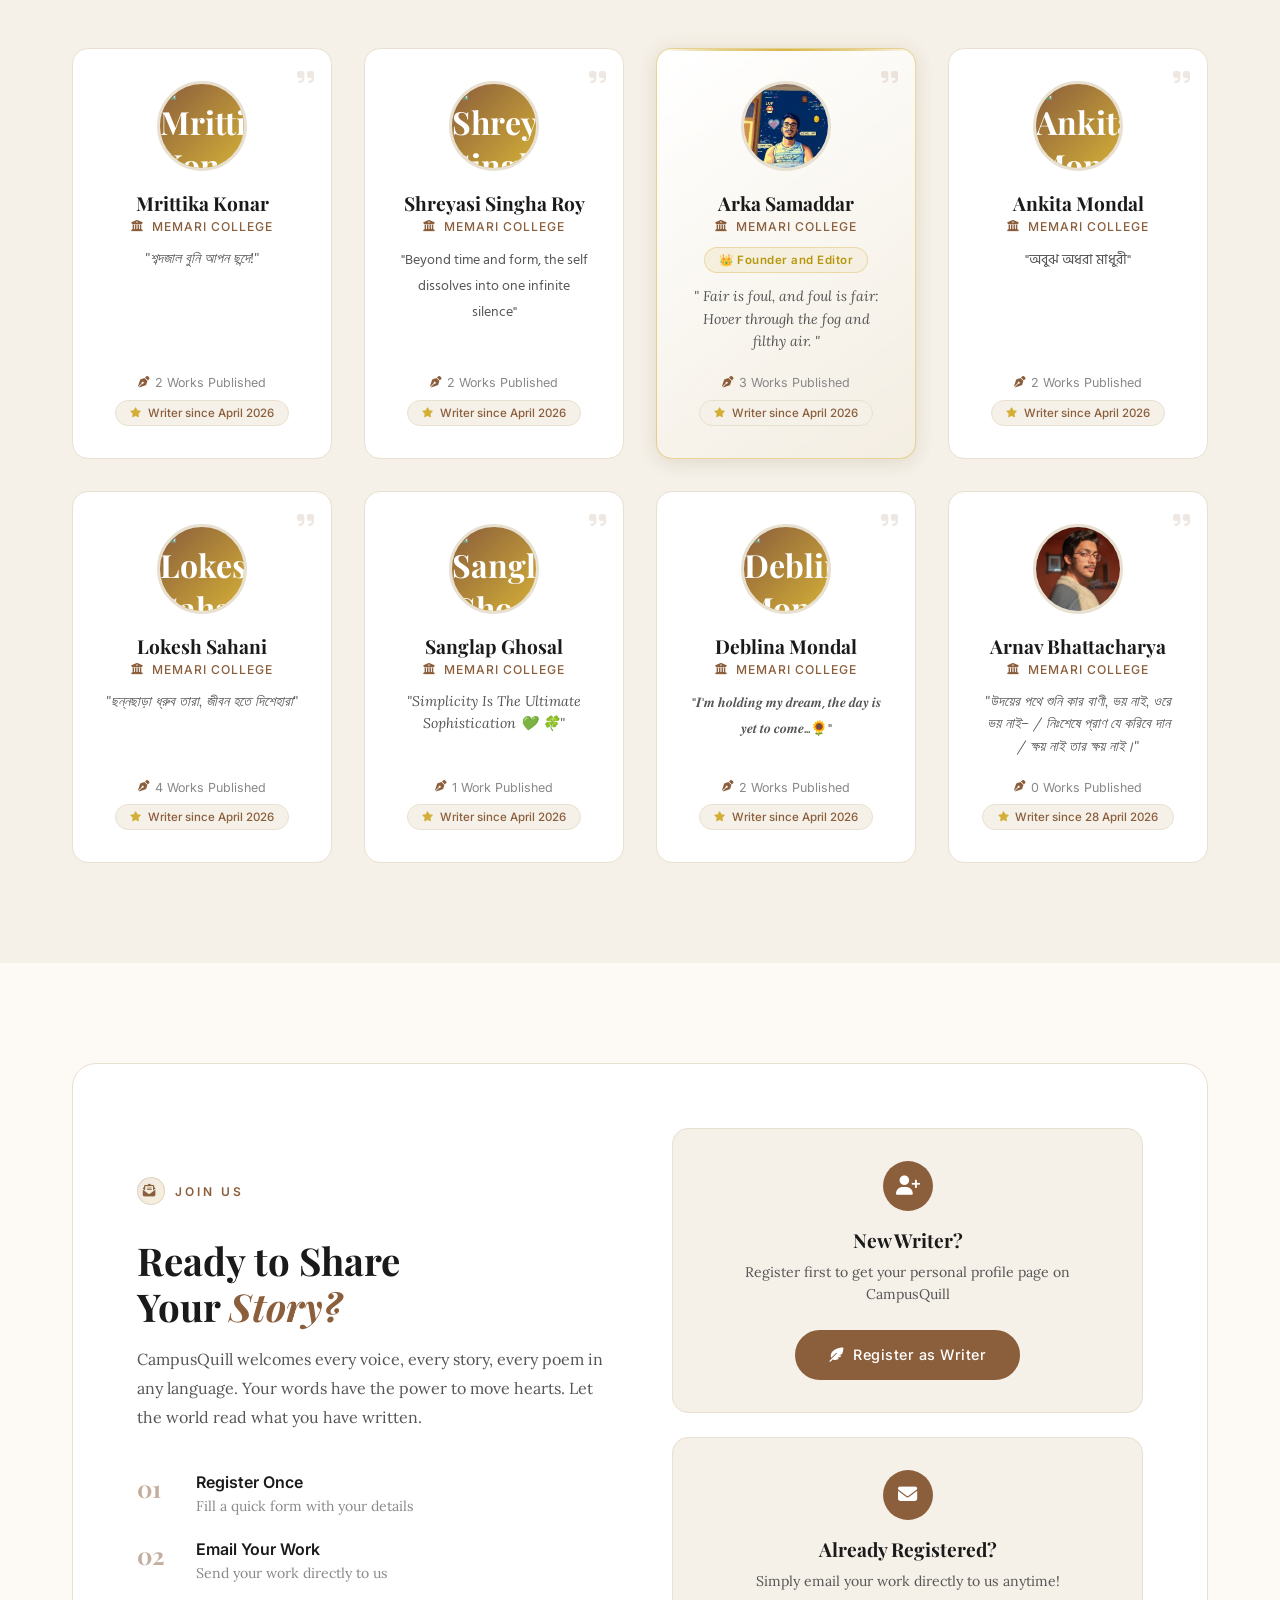
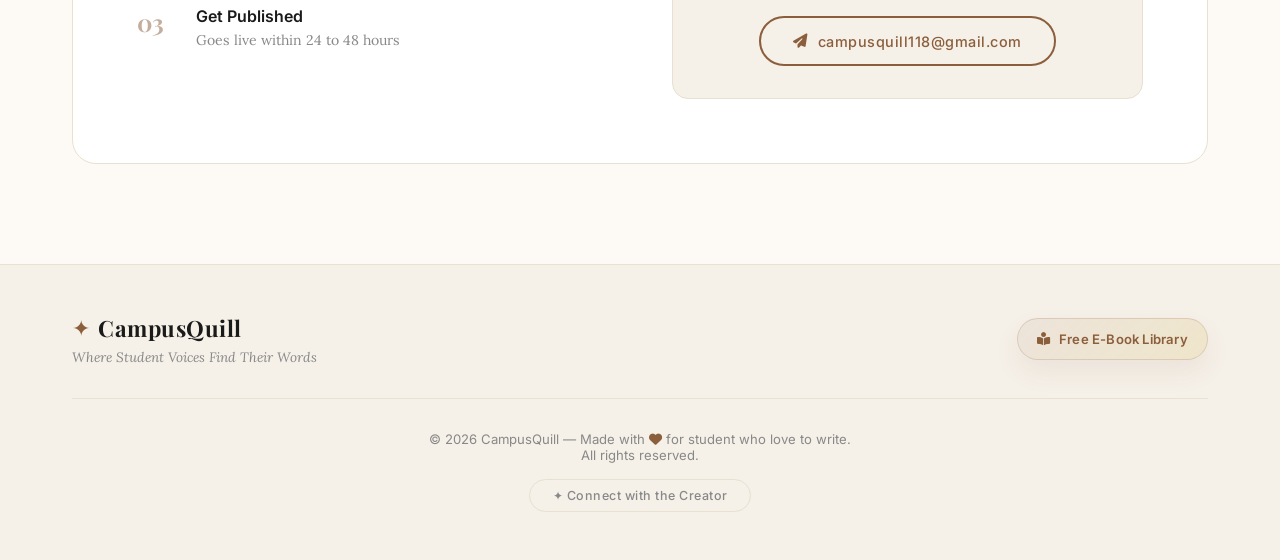
==== commit 377e914d: "Update index.html" ====
--- a/index.html
+++ b/index.html
@@ -1,10 +1,12 @@
 ﻿<!DOCTYPE html>
 <html lang="en">
 <head>
-  <meta name="google-site-verification" content="cL8_Vml8OKzmtl2Jx8pfuMP9QkZtr5a6p2jhtEQ7cjw" />
   <meta charset="UTF-8" />
   <meta name="viewport" content="width=device-width, initial-scale=1.0"/>
   <title>CampusQuill — Where Student Voices Find Their Words</title>
+
+  <meta name="google-site-verification" content="cL8_Vml8OKzmtl2Jx8pfuMP9QkZtr5a6p2jhtEQ7cjw" />
+
   <link rel="stylesheet" href="style.css" />
   <link href="https://fonts.googleapis.com/css2?family=Playfair+Display:ital,wght@0,400;0,600;0,700;0,900;1,400;1,600&family=Lora:ital,wght@0,400;0,500;1,400&family=Inter:wght@300;400;500&family=Tiro+Bangla:ital@0;1&family=Hind+Siliguri:wght@300;400;500;600&display=swap" rel="stylesheet"/>
   <link rel="stylesheet" href="https://cdnjs.cloudflare.com/ajax/libs/font-awesome/6.5.0/css/all.min.css"/>
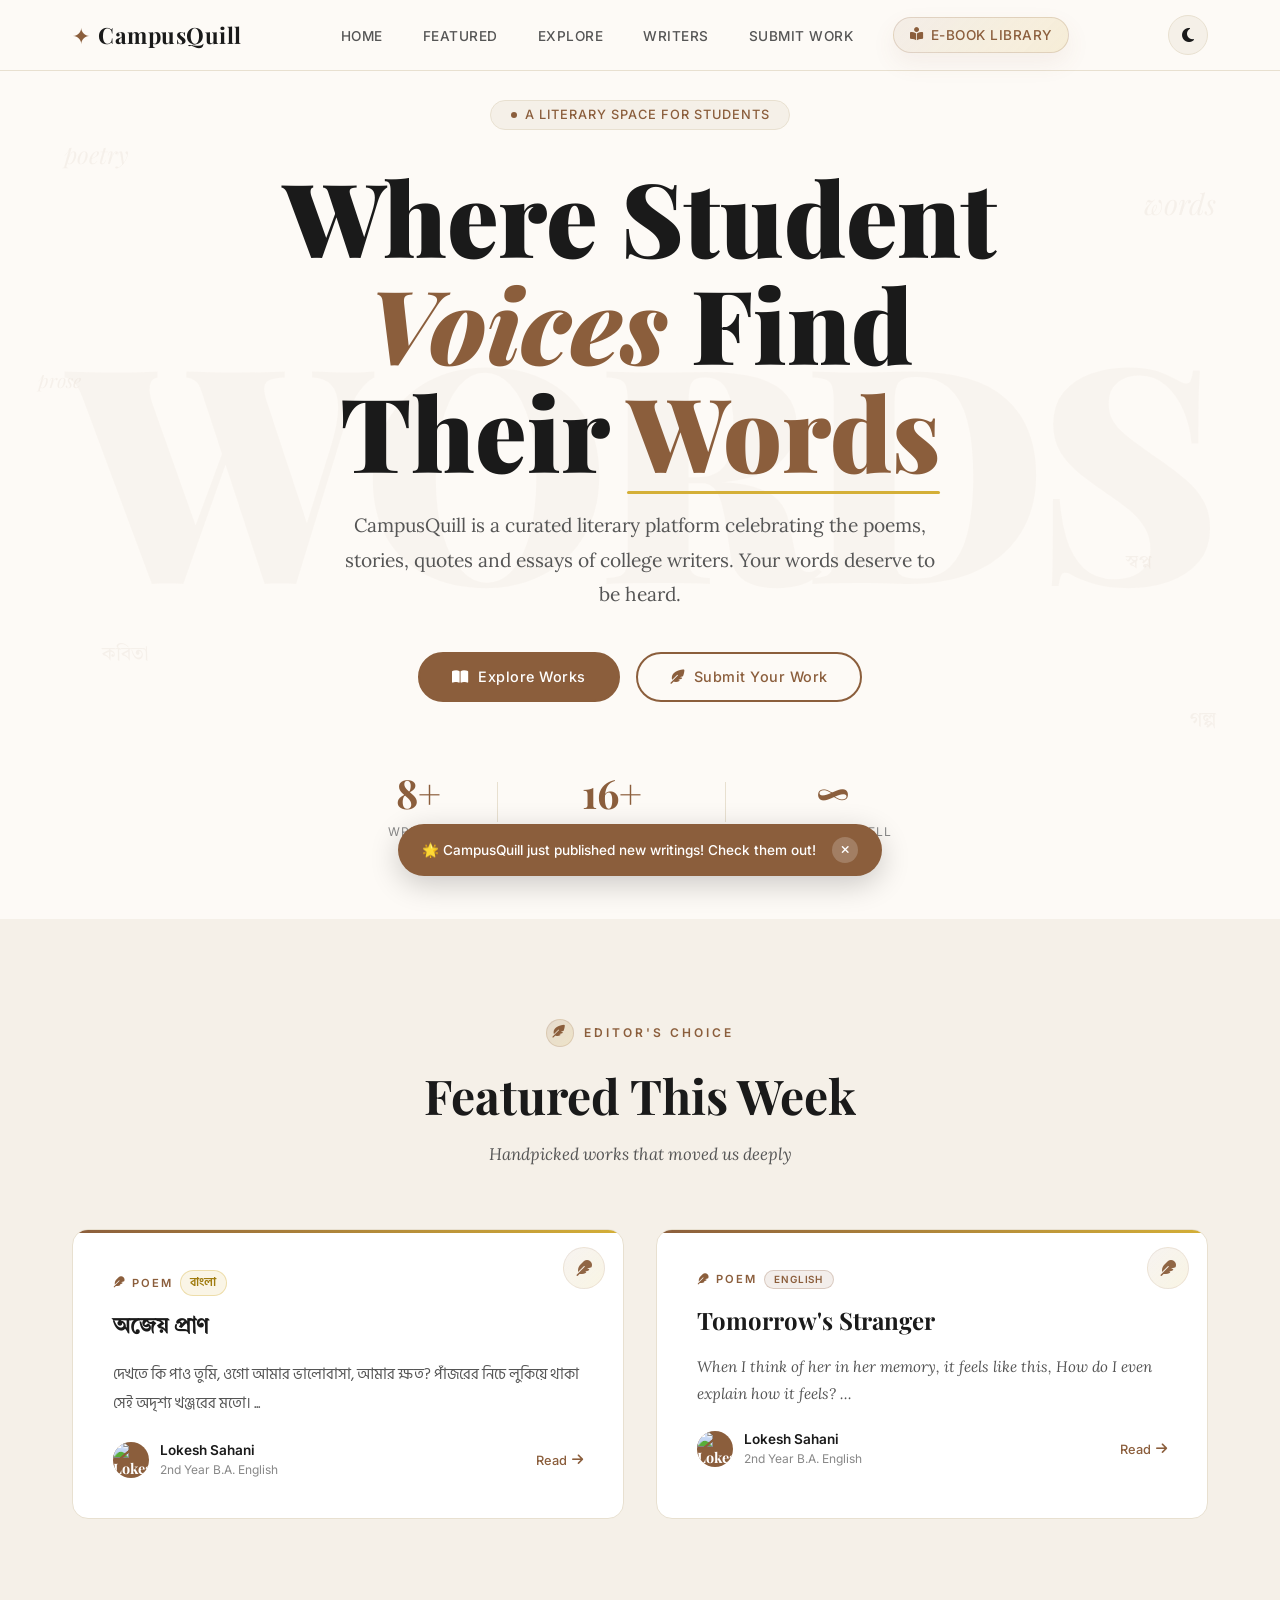
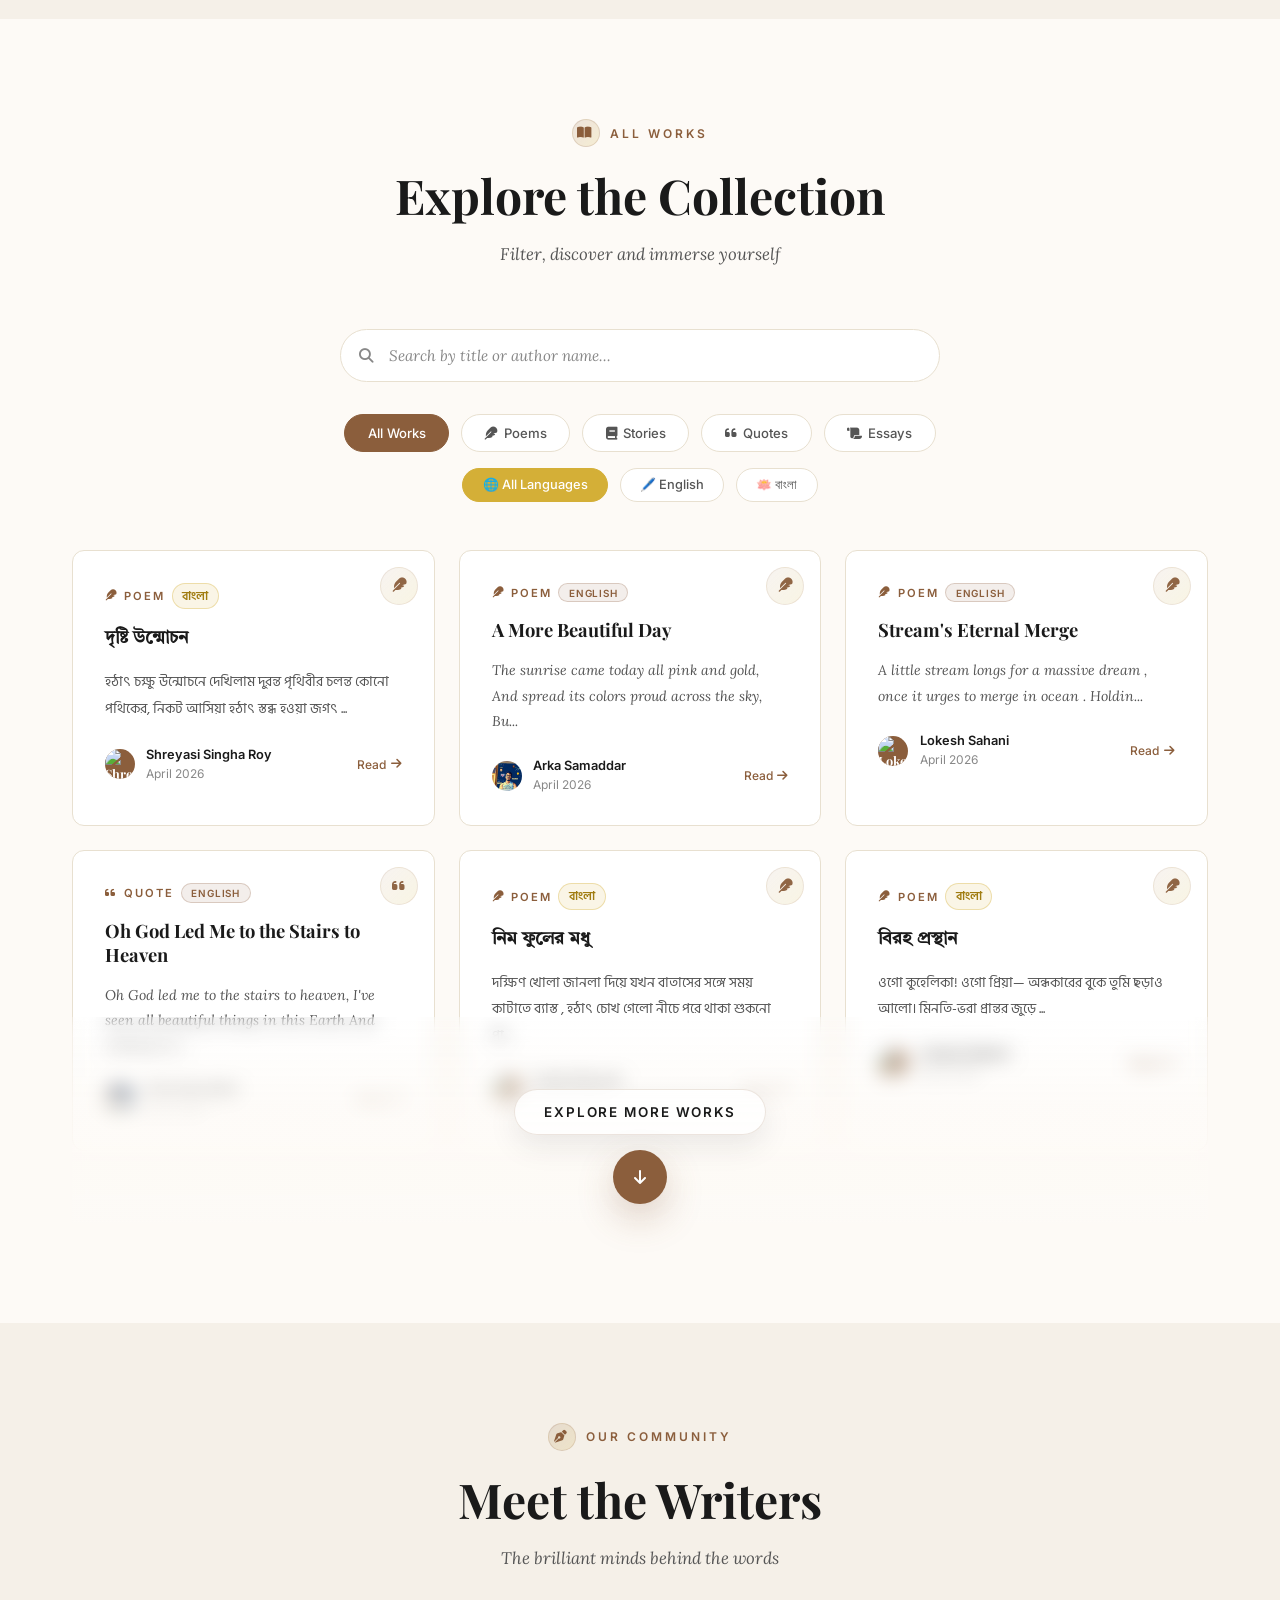
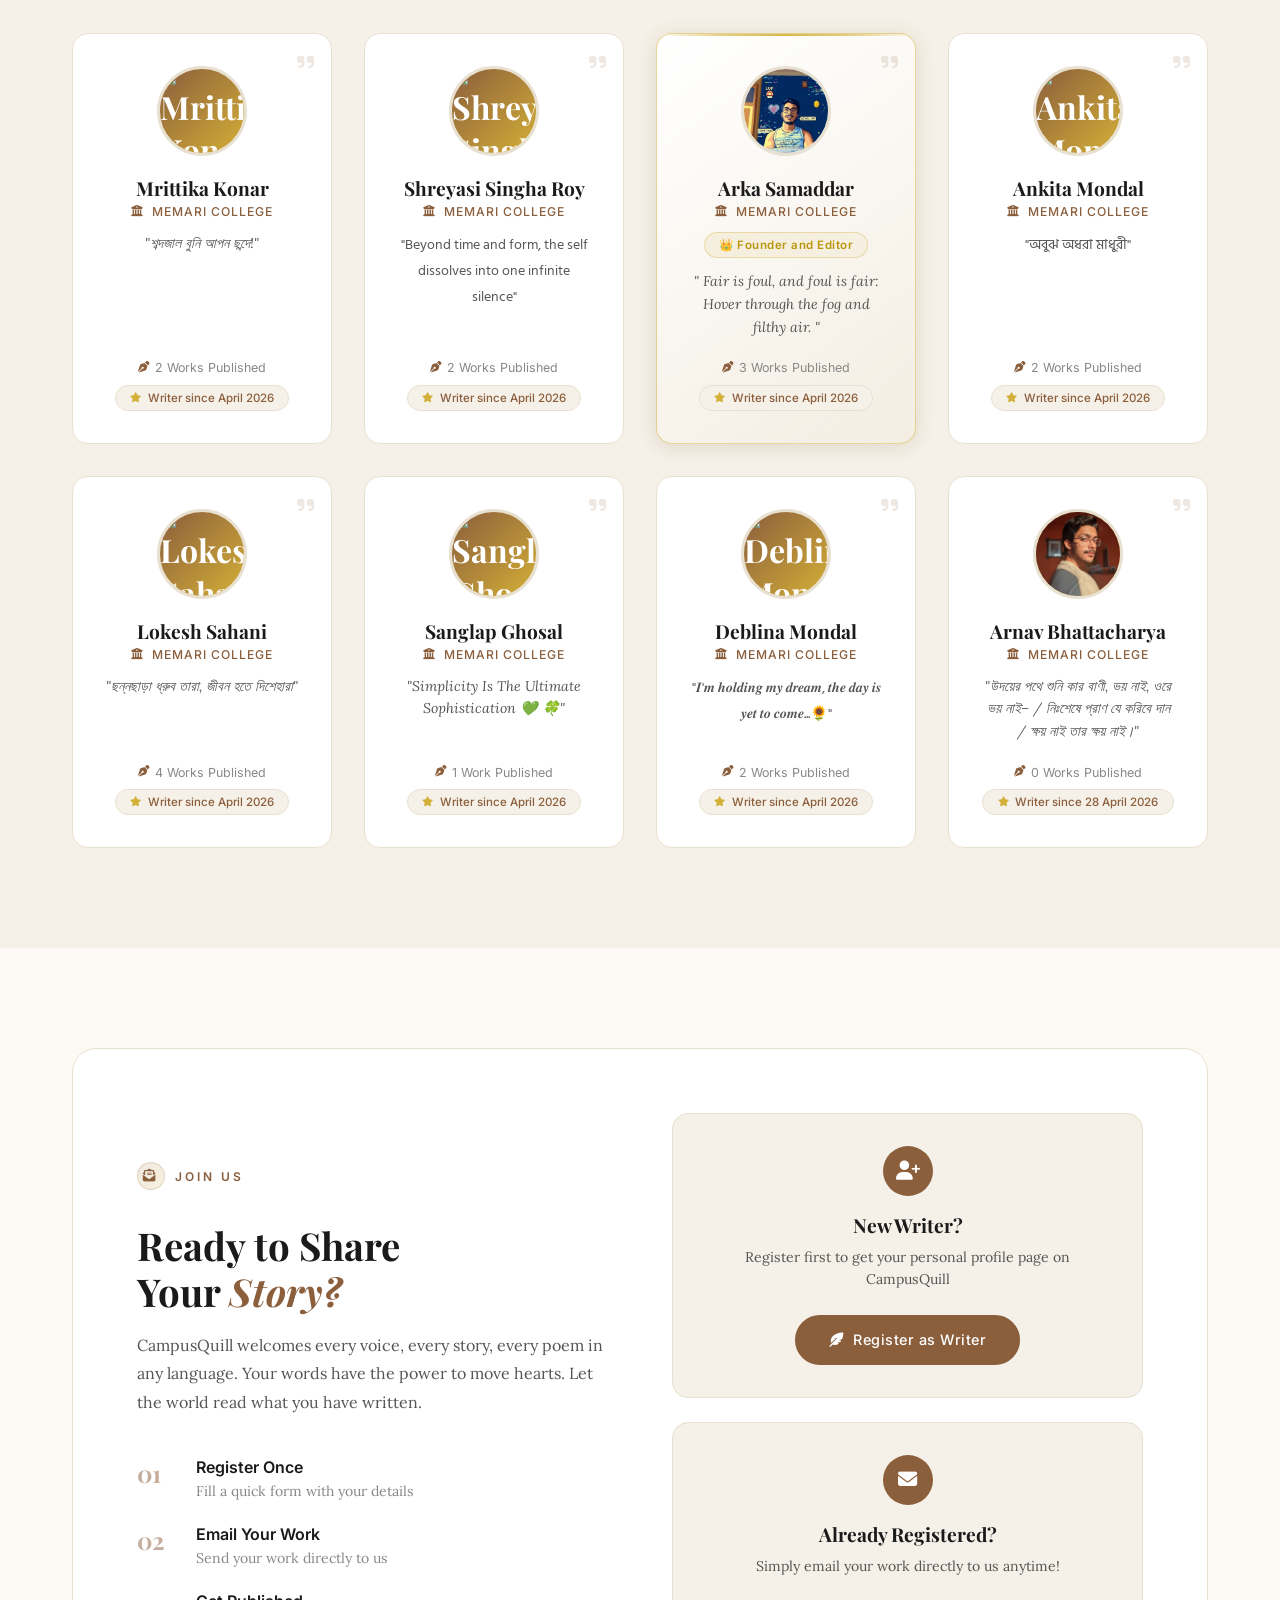
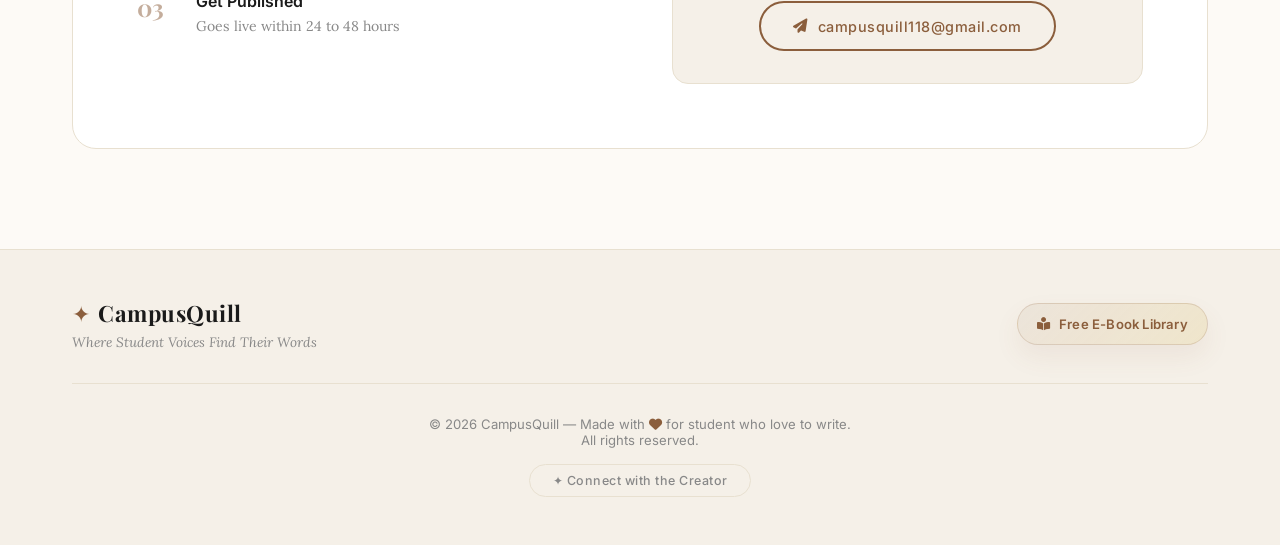
==== commit 30fc48ff: "Update index.html" ====
--- a/index.html
+++ b/index.html
@@ -5,7 +5,7 @@
   <meta name="viewport" content="width=device-width, initial-scale=1.0"/>
   <title>CampusQuill — Where Student Voices Find Their Words</title>
 
-  <meta name="google-site-verification" content="cL8_Vml8OKzmtl2Jx8pfuMP9QkZtr5a6p2jhtEQ7cjw" />
+  <meta name="google-site-verification" content="nLOIR-iHRYX5h90r_azUeqd2g9orHSXEnvhngTP8Wsc" />
 
   <link rel="stylesheet" href="style.css" />
   <link href="https://fonts.googleapis.com/css2?family=Playfair+Display:ital,wght@0,400;0,600;0,700;0,900;1,400;1,600&family=Lora:ital,wght@0,400;0,500;1,400&family=Inter:wght@300;400;500&family=Tiro+Bangla:ital@0;1&family=Hind+Siliguri:wght@300;400;500;600&display=swap" rel="stylesheet"/>
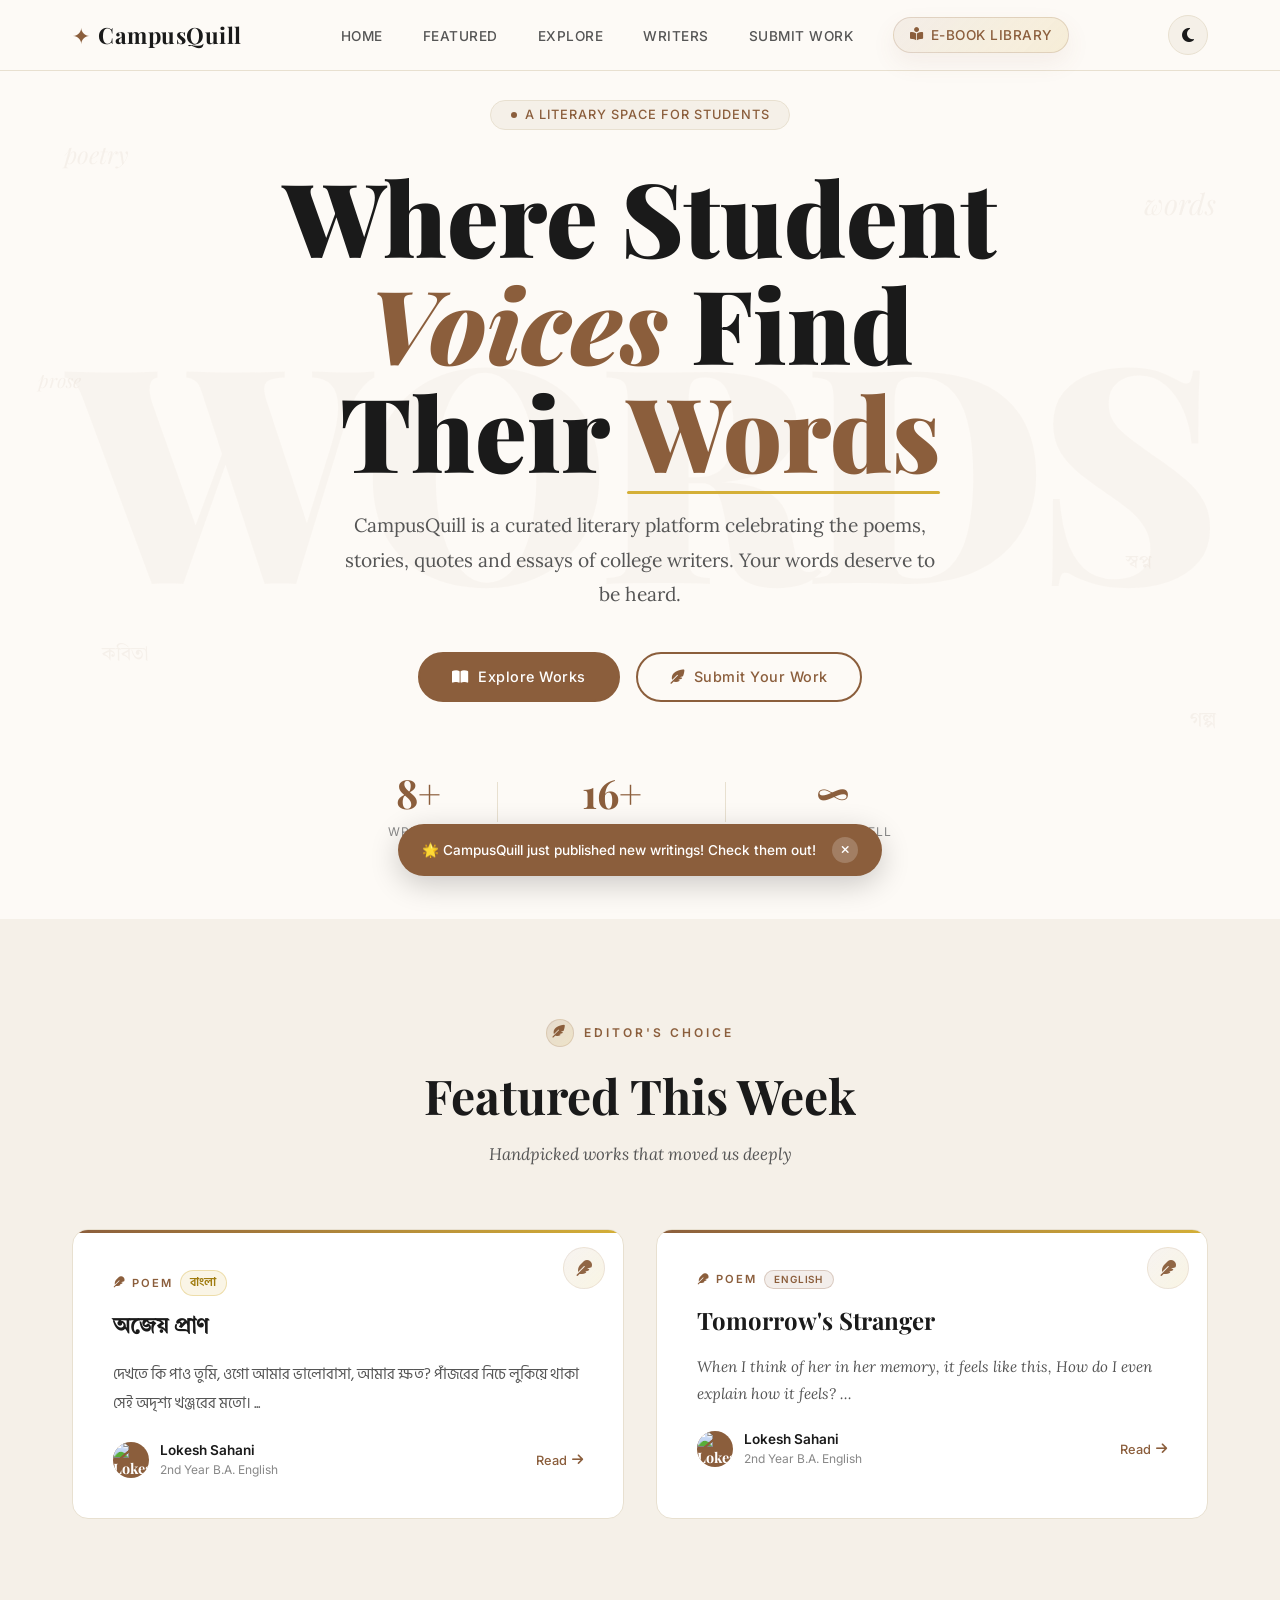
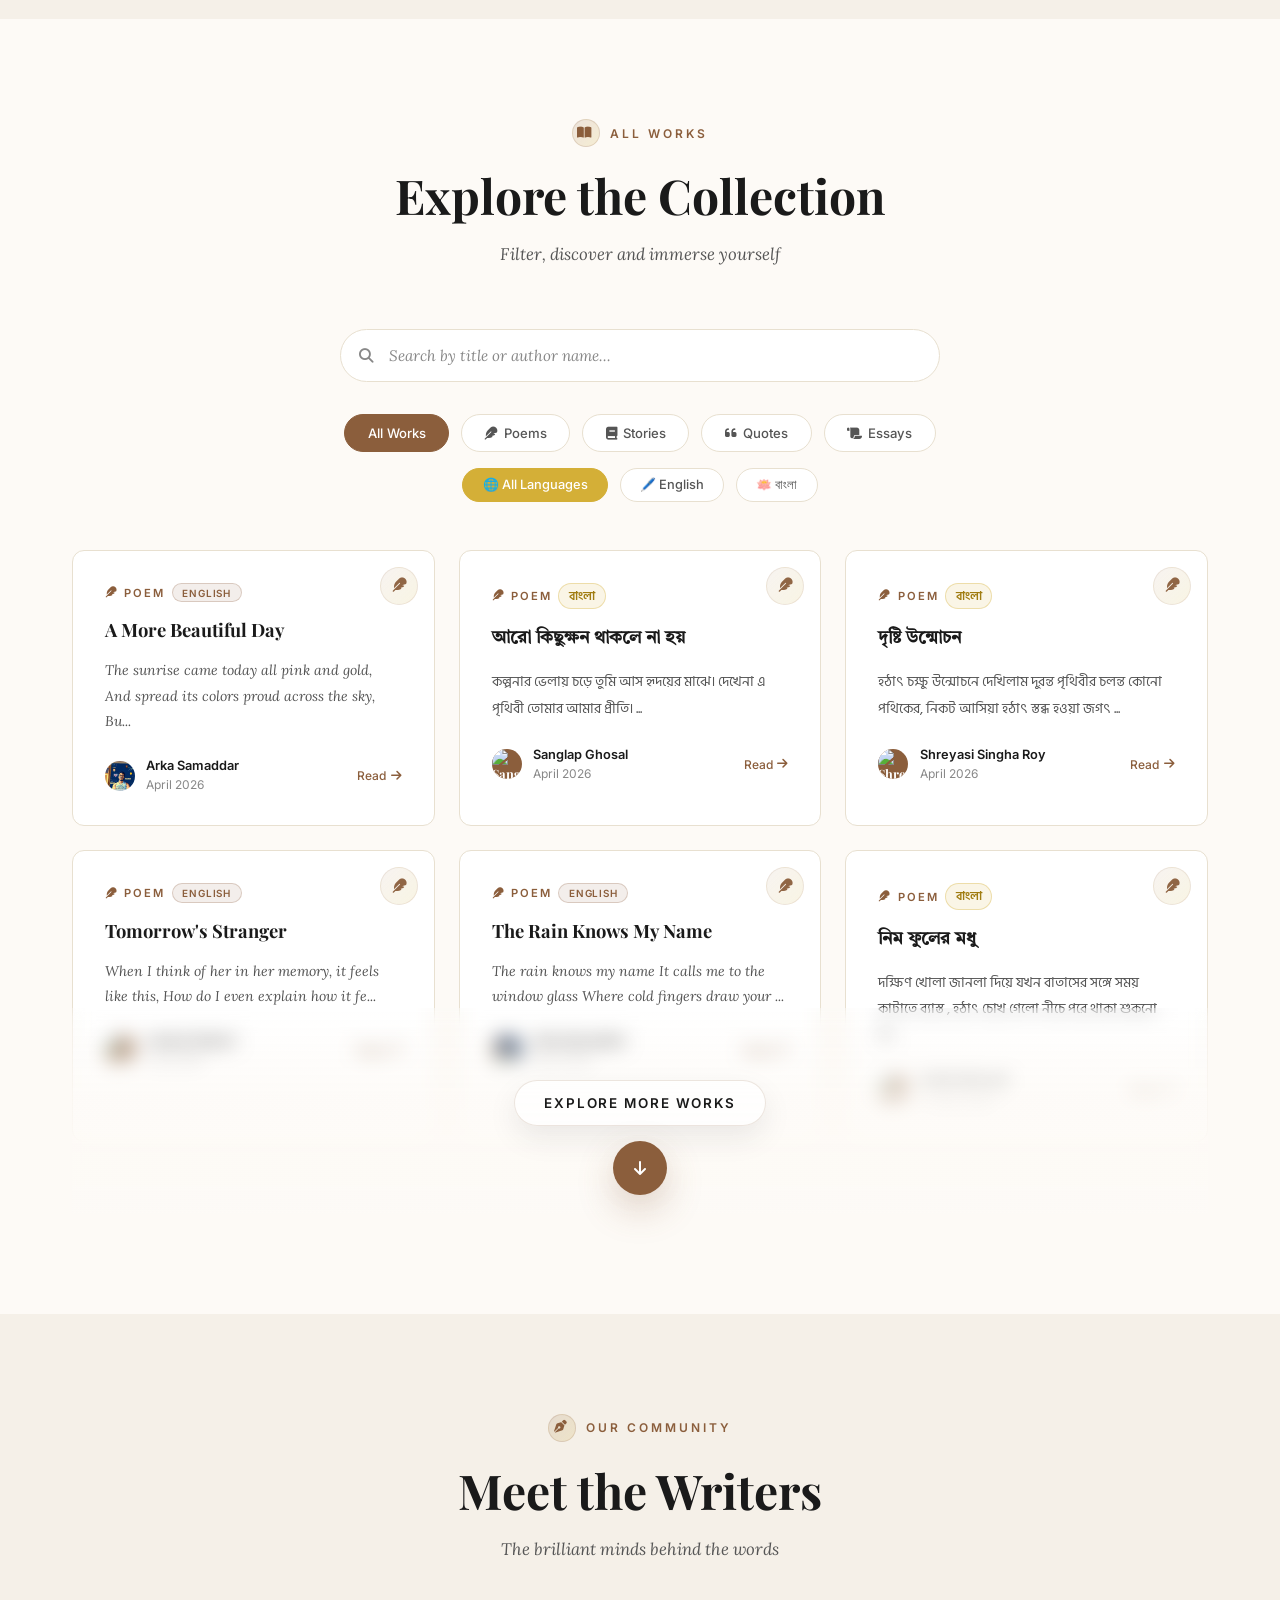
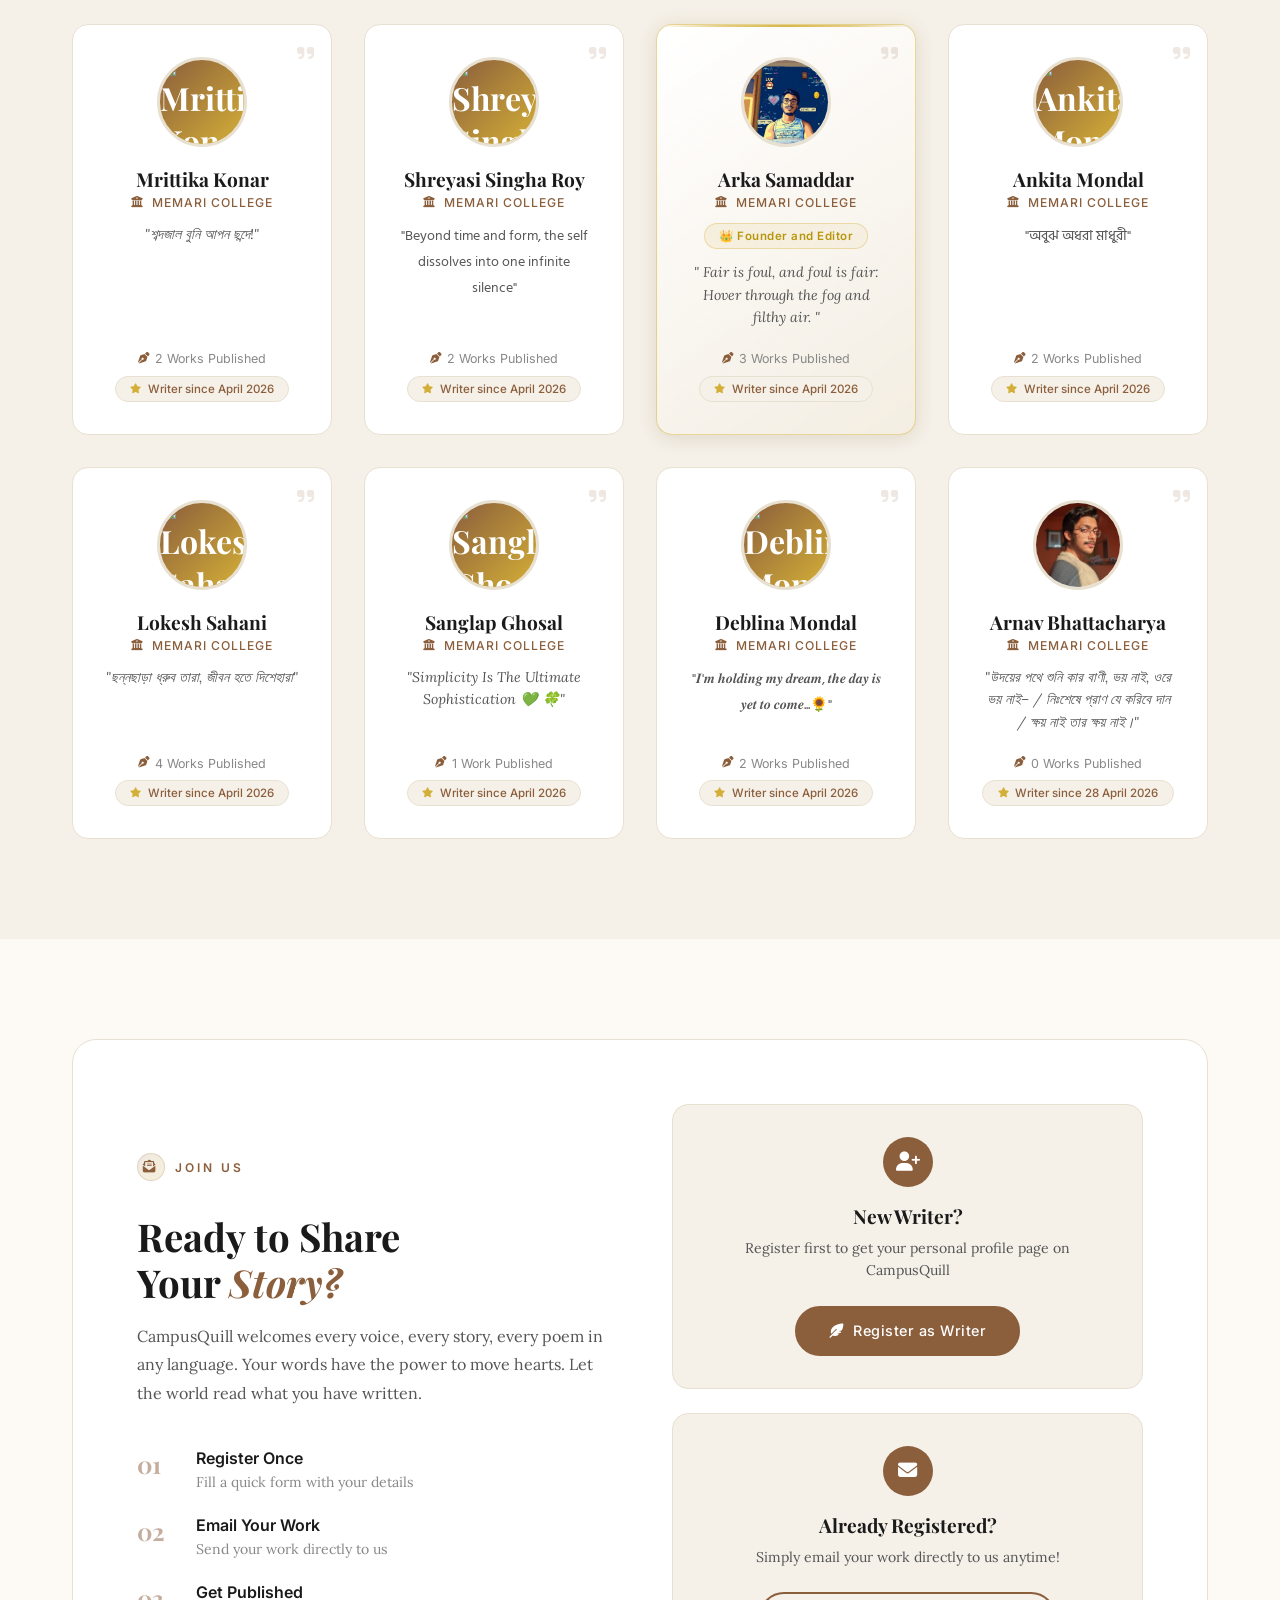
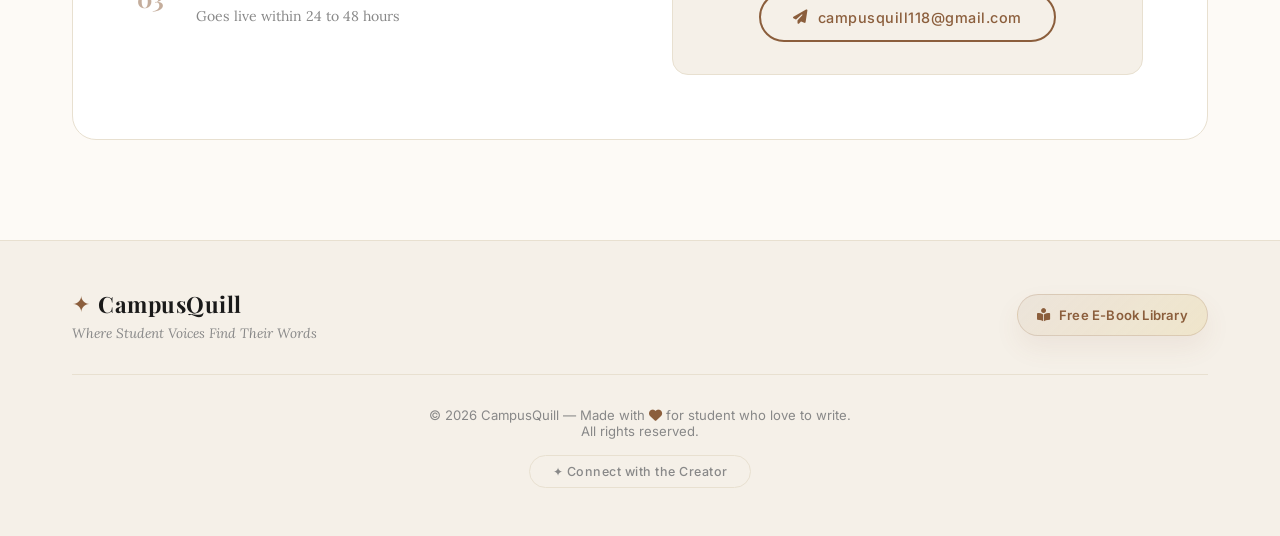
==== commit 6c94a095: "ok ok" ====
--- a/index.html
+++ b/index.html
@@ -4,9 +4,6 @@
   <meta charset="UTF-8" />
   <meta name="viewport" content="width=device-width, initial-scale=1.0"/>
   <title>CampusQuill — Where Student Voices Find Their Words</title>
-
-  <meta name="google-site-verification" content="nLOIR-iHRYX5h90r_azUeqd2g9orHSXEnvhngTP8Wsc" />
-
   <link rel="stylesheet" href="style.css" />
   <link href="https://fonts.googleapis.com/css2?family=Playfair+Display:ital,wght@0,400;0,600;0,700;0,900;1,400;1,600&family=Lora:ital,wght@0,400;0,500;1,400&family=Inter:wght@300;400;500&family=Tiro+Bangla:ital@0;1&family=Hind+Siliguri:wght@300;400;500;600&display=swap" rel="stylesheet"/>
   <link rel="stylesheet" href="https://cdnjs.cloudflare.com/ajax/libs/font-awesome/6.5.0/css/all.min.css"/>
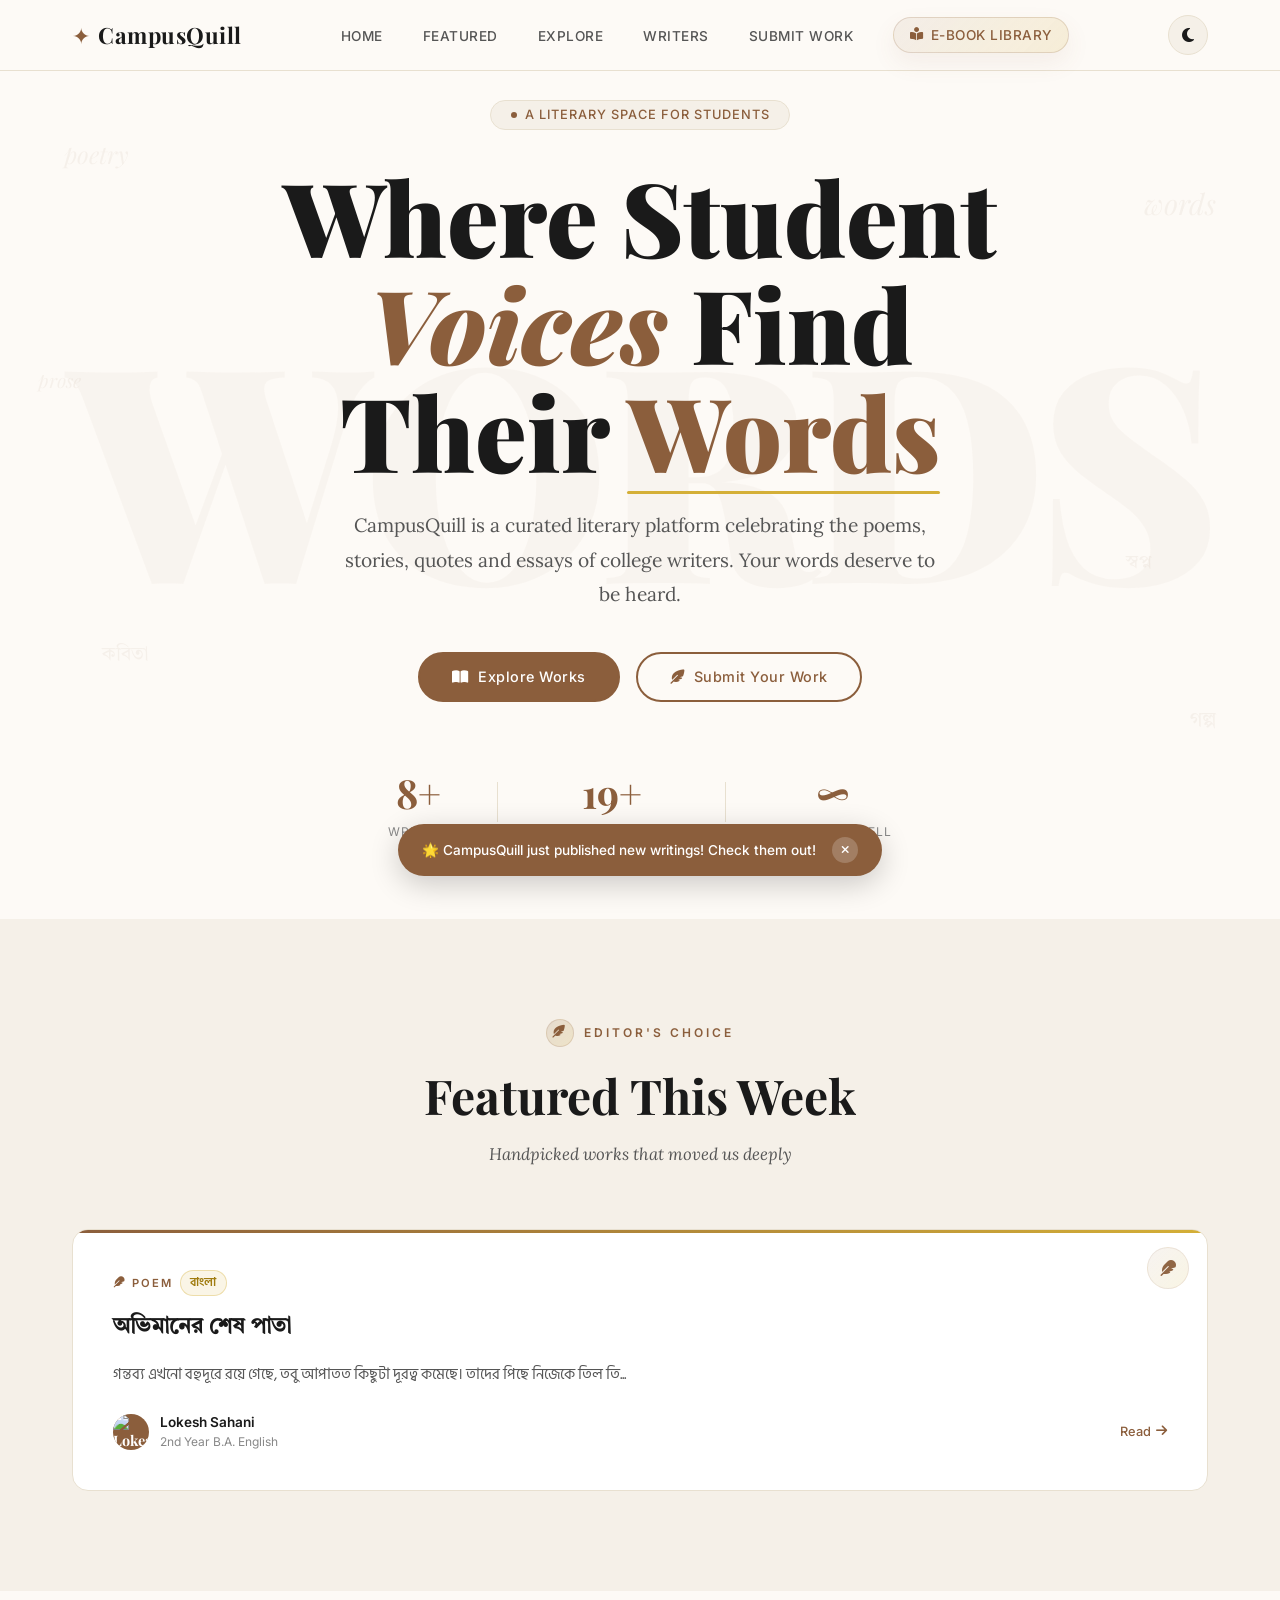
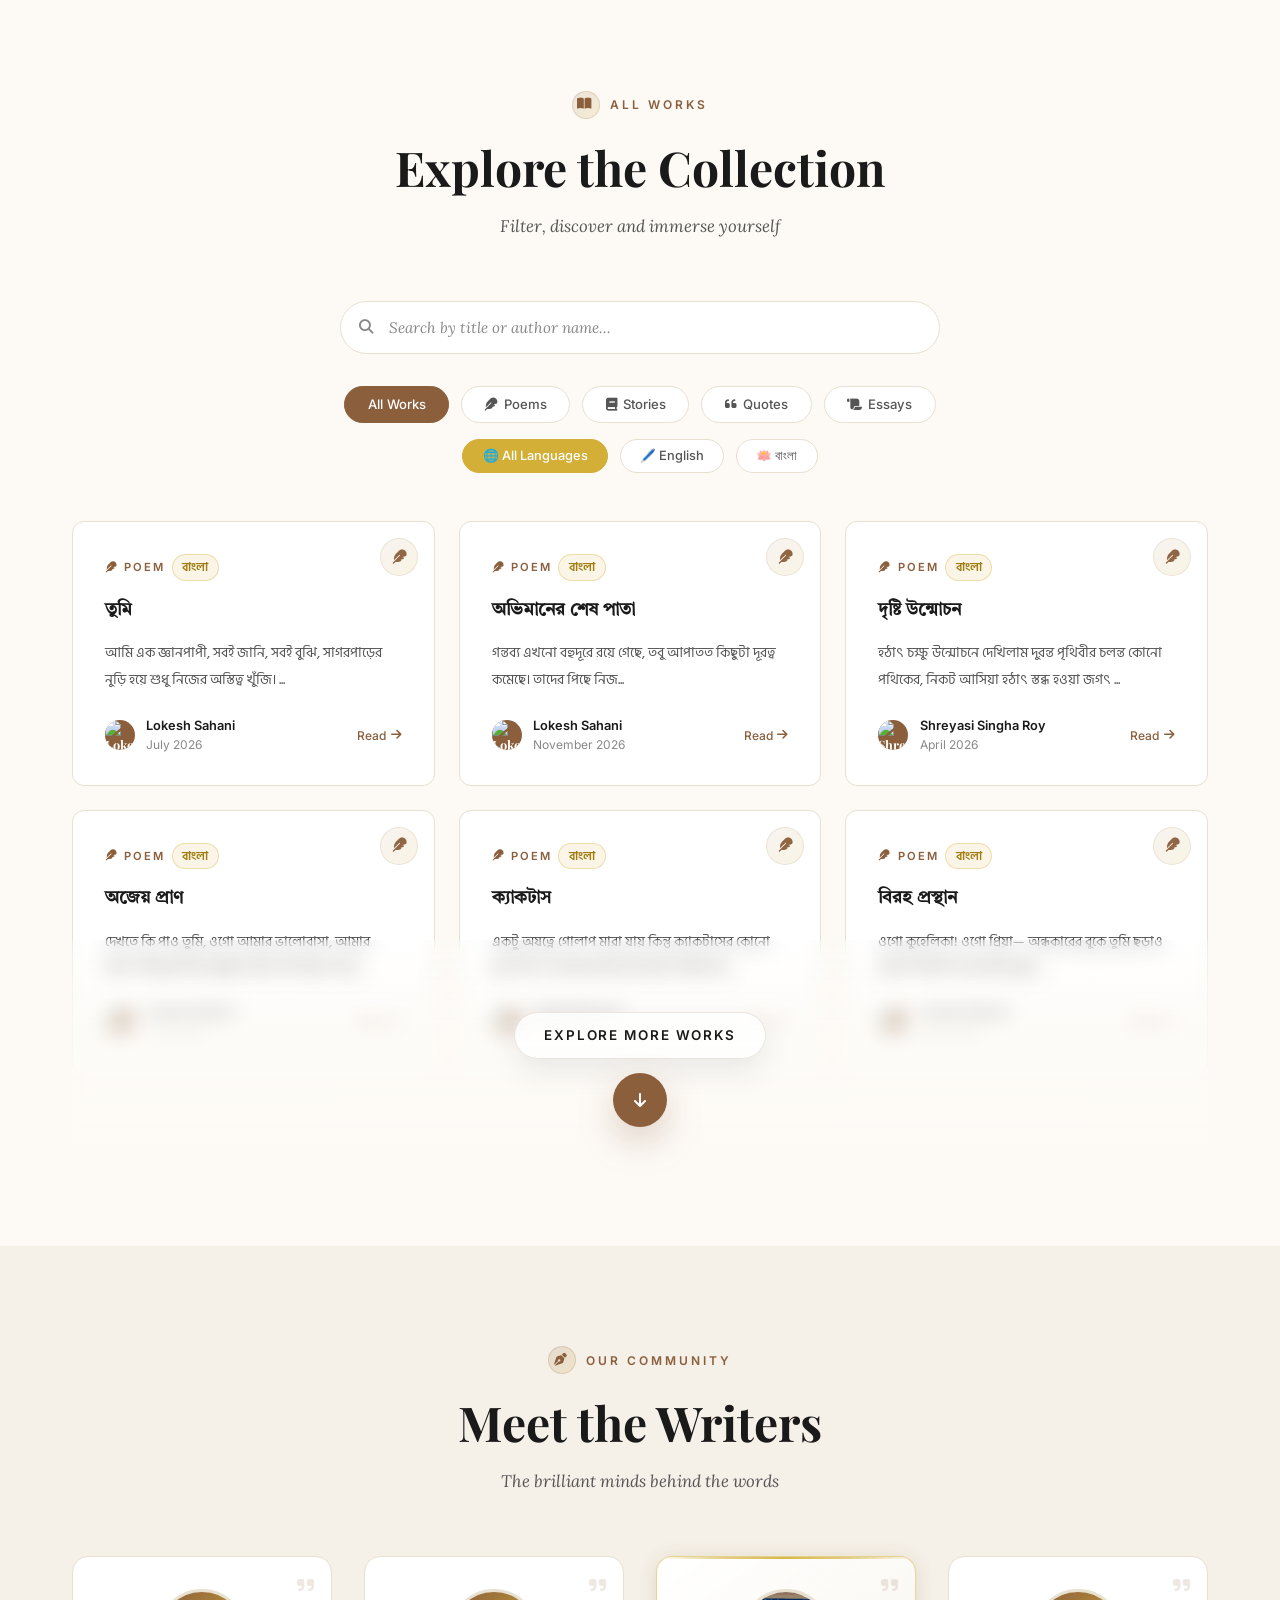
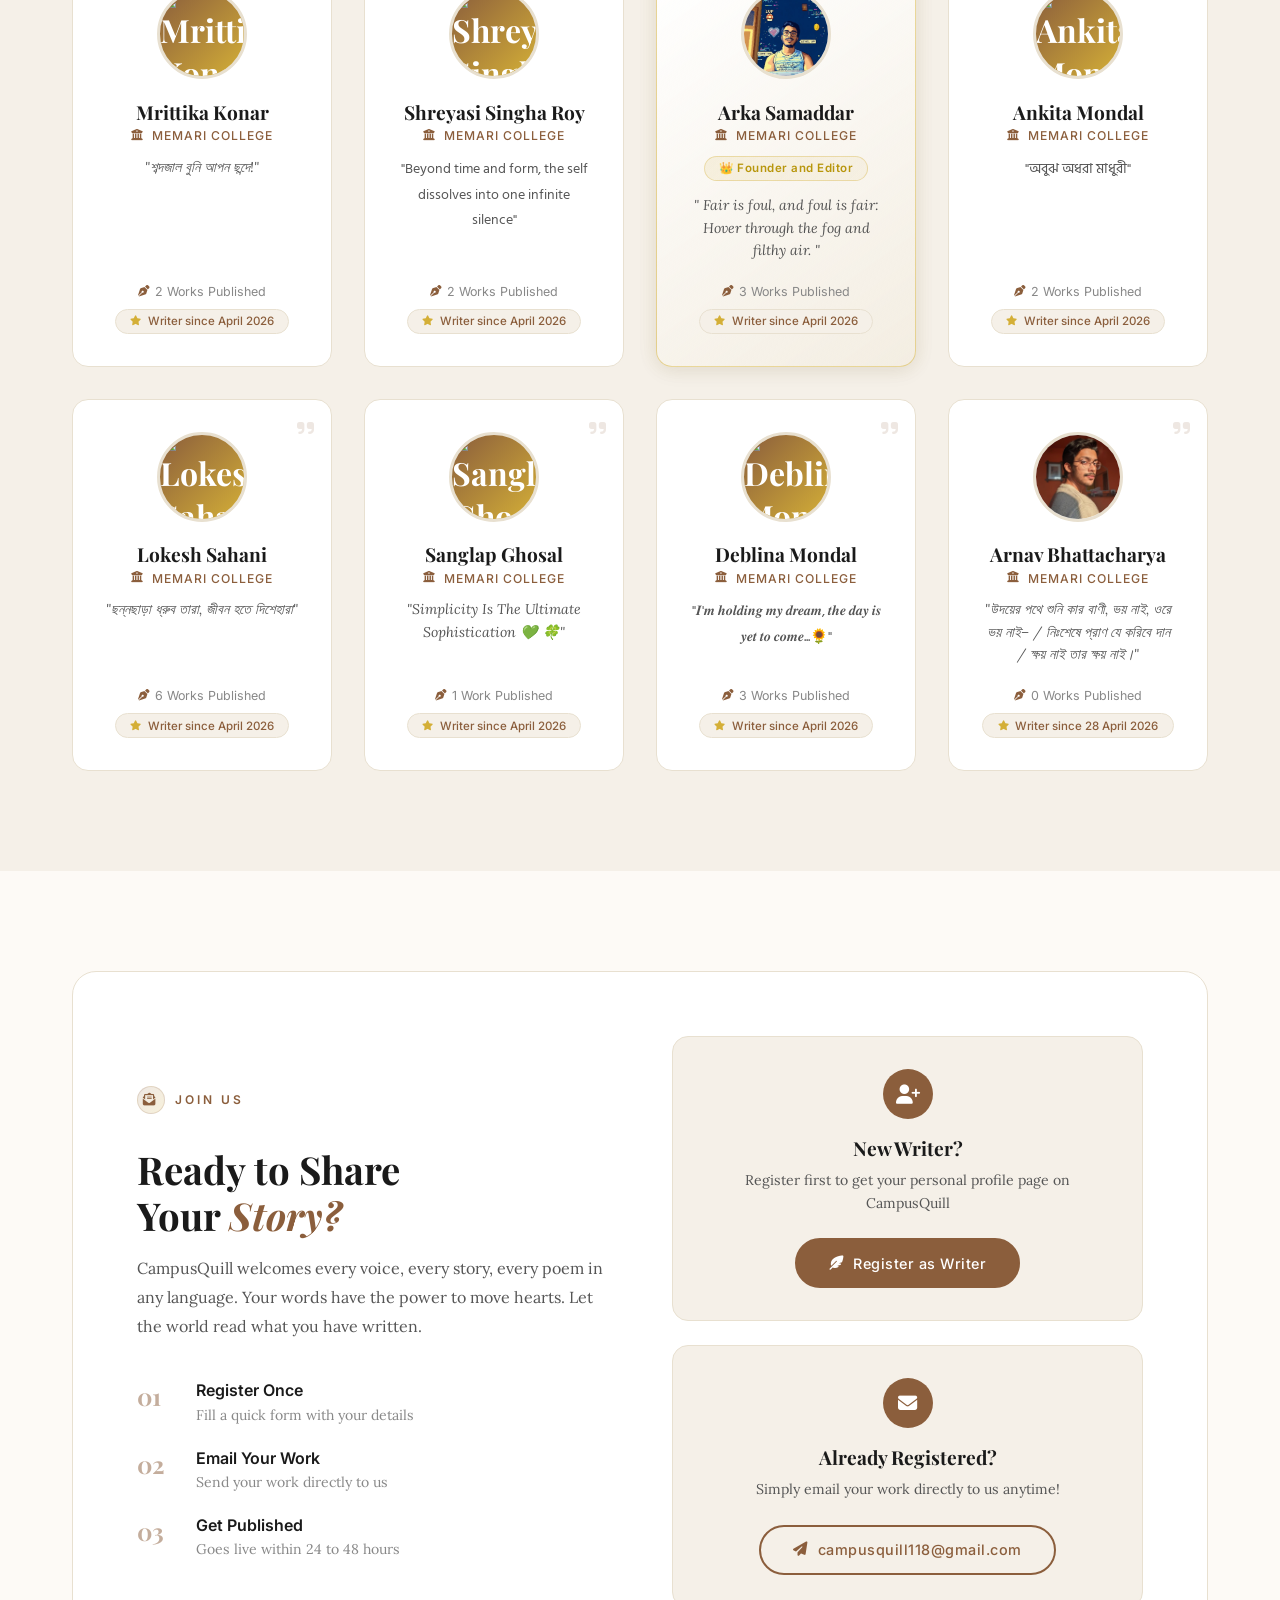
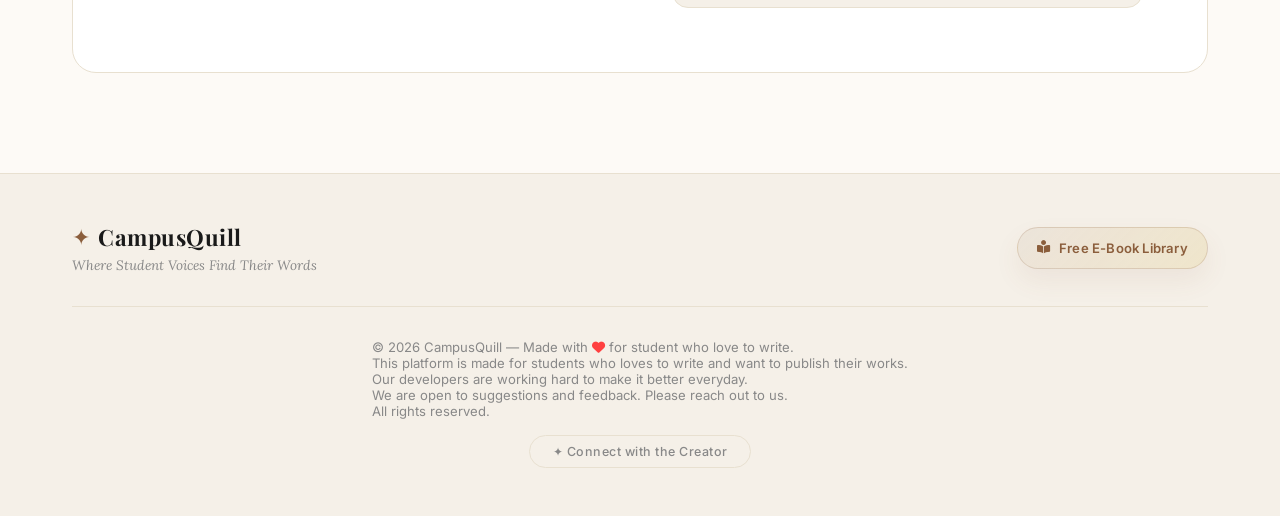
==== commit f48f728e: "Footer text added and heart colour changed." ====
--- a/index.html
+++ b/index.html
@@ -76,7 +76,6 @@
       </p>
       <div class="hero-buttons">
 
-        <!-- ✅ FIXED BUTTONS WITH onclick -->
         <a href="#explore"
            class="btn-primary"
            onclick="smoothScroll(event,'explore')">
@@ -353,7 +352,10 @@
   <p>
     © 2026 CampusQuill — Made with
     <i class="fas fa-heart"></i>
-    for student who love to write. <br> All rights reserved. 
+    for student who love to write.
+    <br>This platform is made for students who loves to write and want to publish their works.<br> Our developers are working hard to make it better everyday.
+    <br> We are open to suggestions and feedback. Please reach out to us. 
+     <br> All rights reserved. 
   </p>
   <a href="mailto:campusquill118@gmail.com"
      class="creator-btn">
--- a/style.css
+++ b/style.css
@@ -1601,7 +1601,7 @@
 .footer-bottom {
   border-top: 1px solid var(--border);
   padding-top: 2rem;
-  text-align: center;
+  text-align: left;
 }
 
 .footer-bottom p {
@@ -1610,7 +1610,7 @@
   color: var(--text-muted);
 }
 
-.footer-bottom i { color: var(--accent); }
+.footer-bottom i { color:#ff4040; }
 
 /* ==============================
    ANIMATIONS
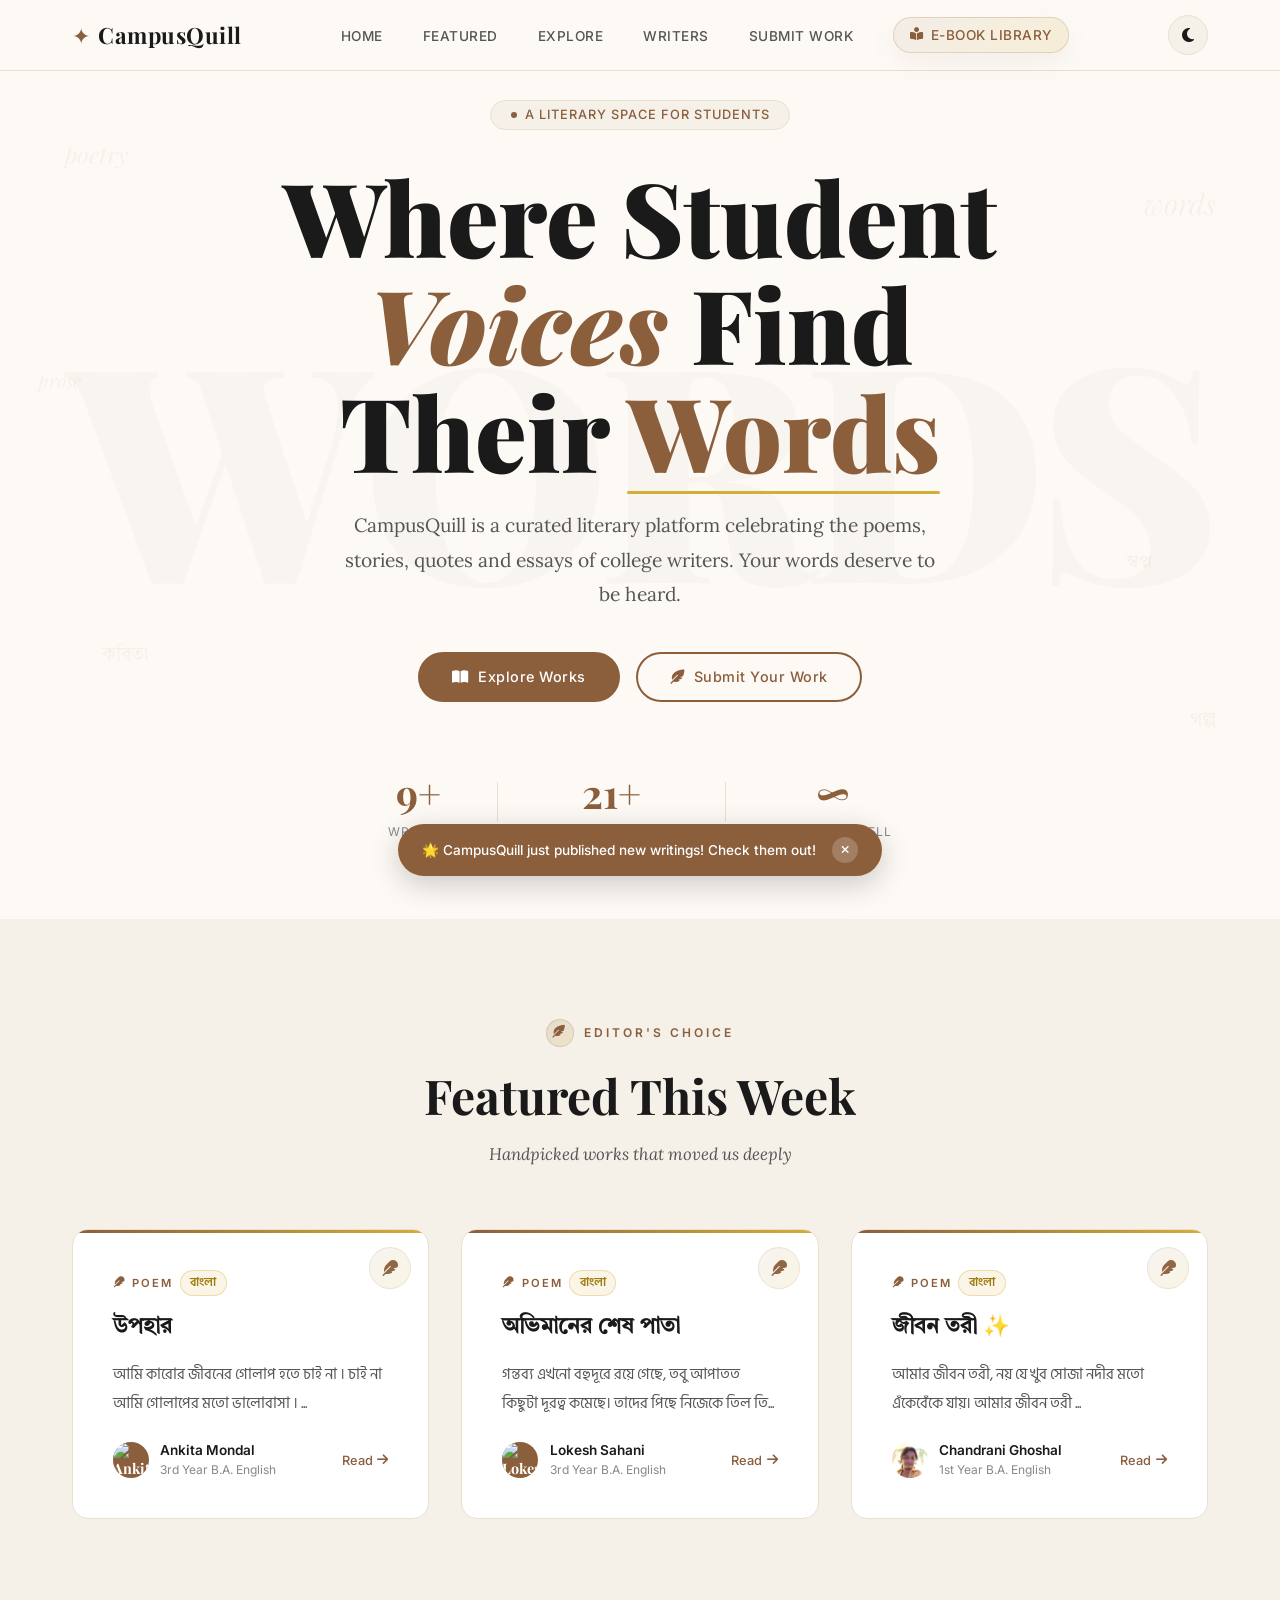
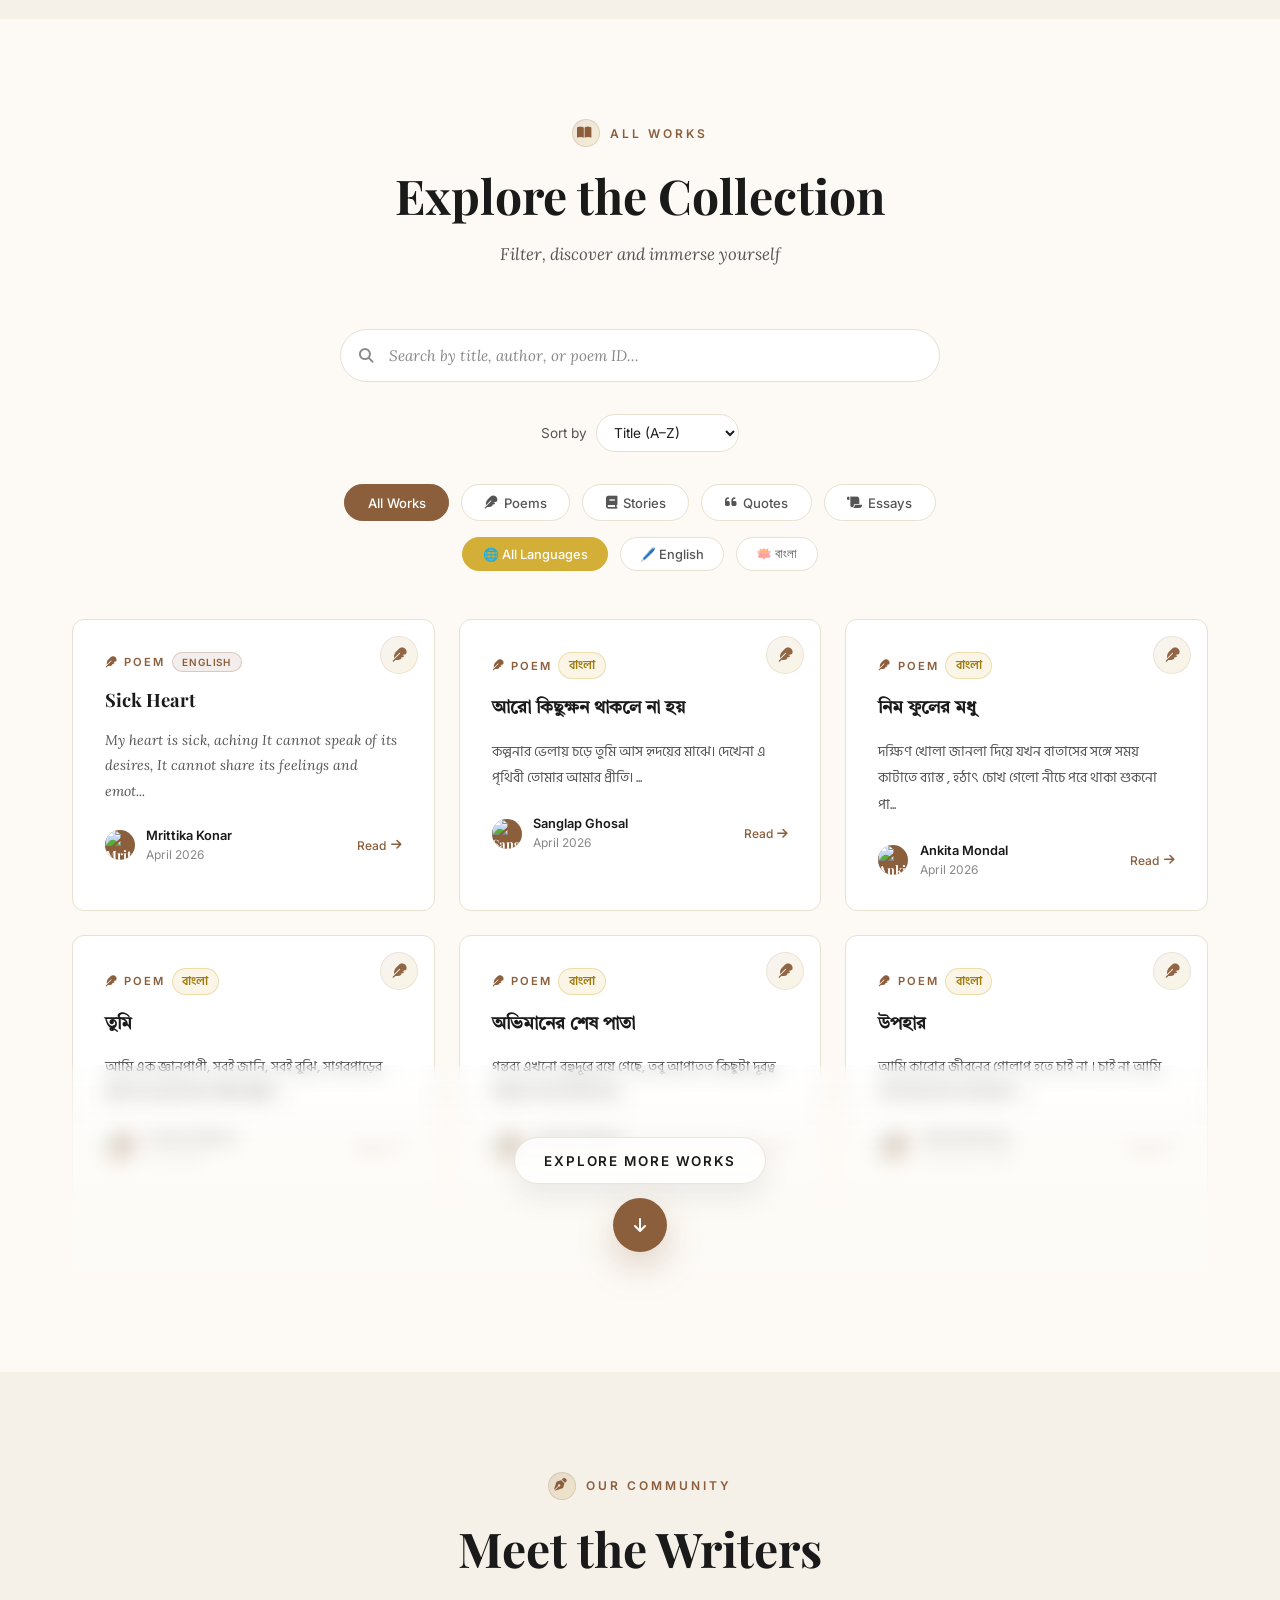
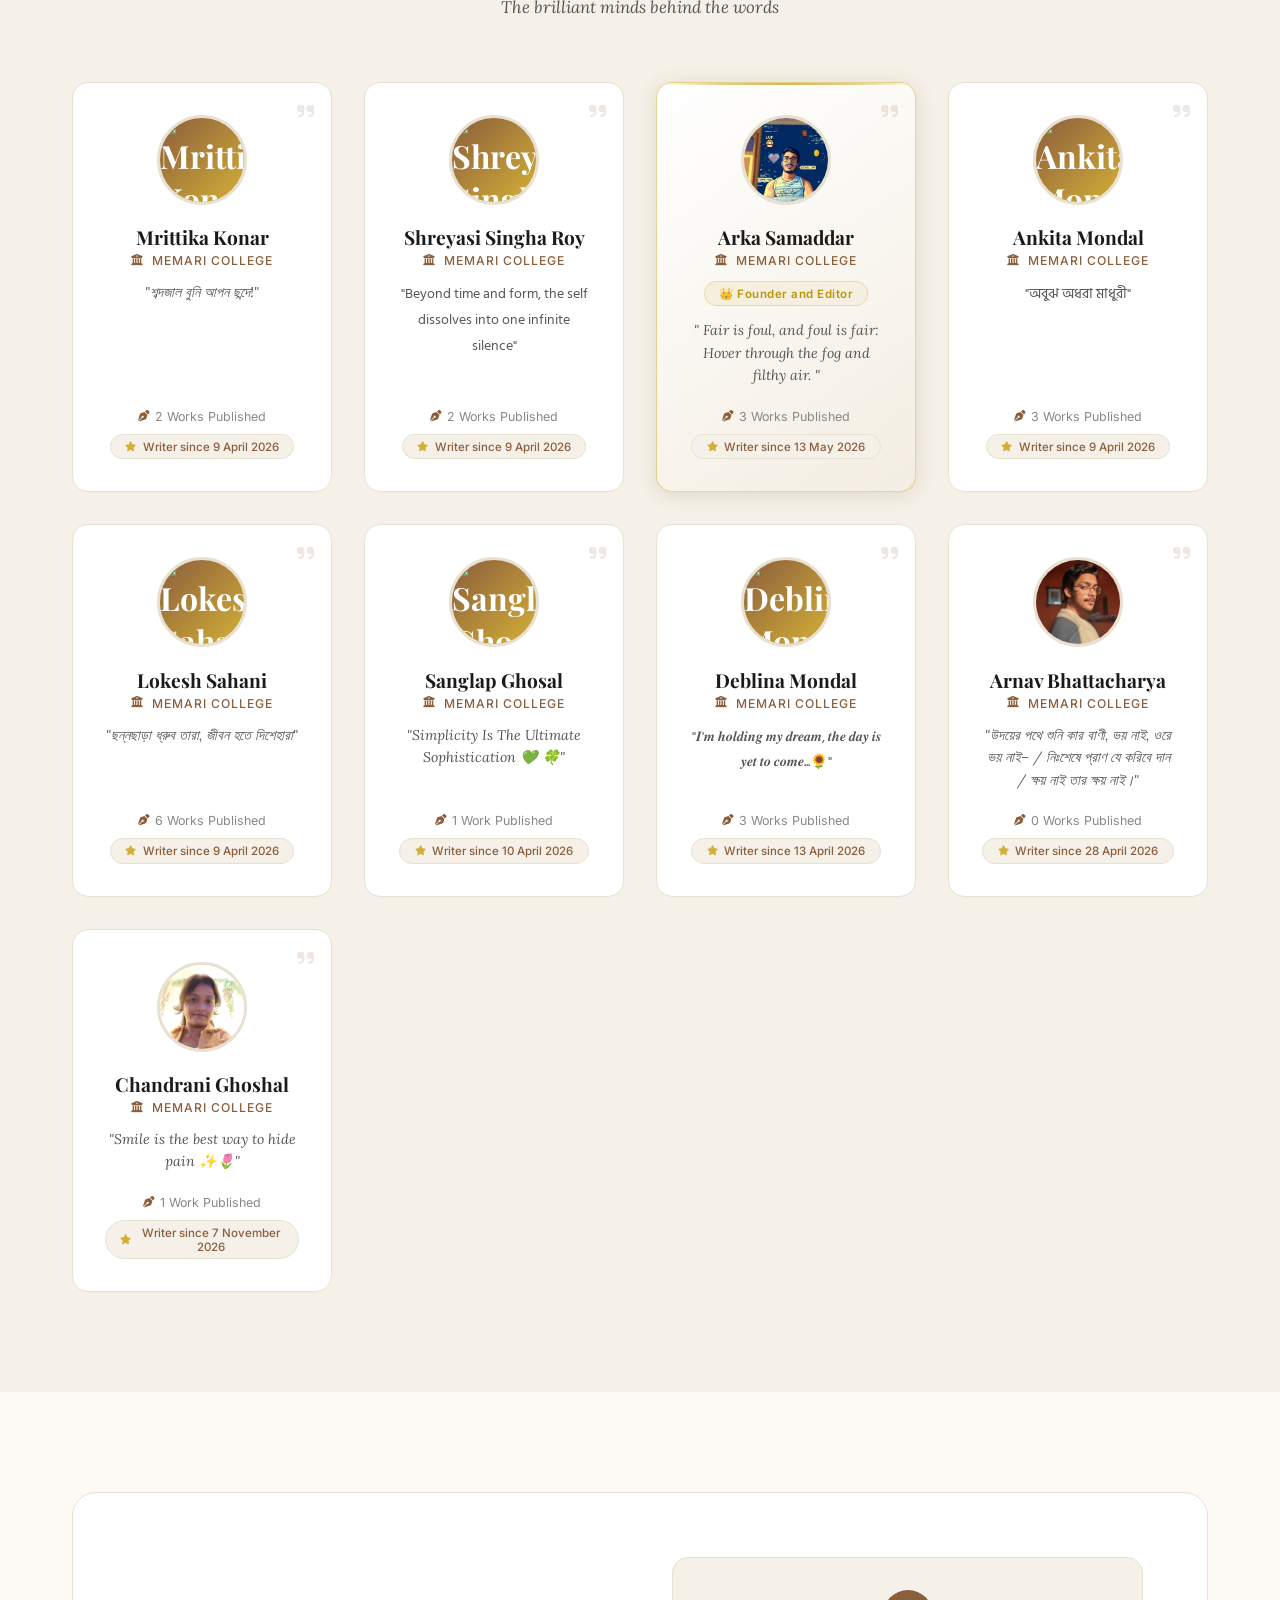
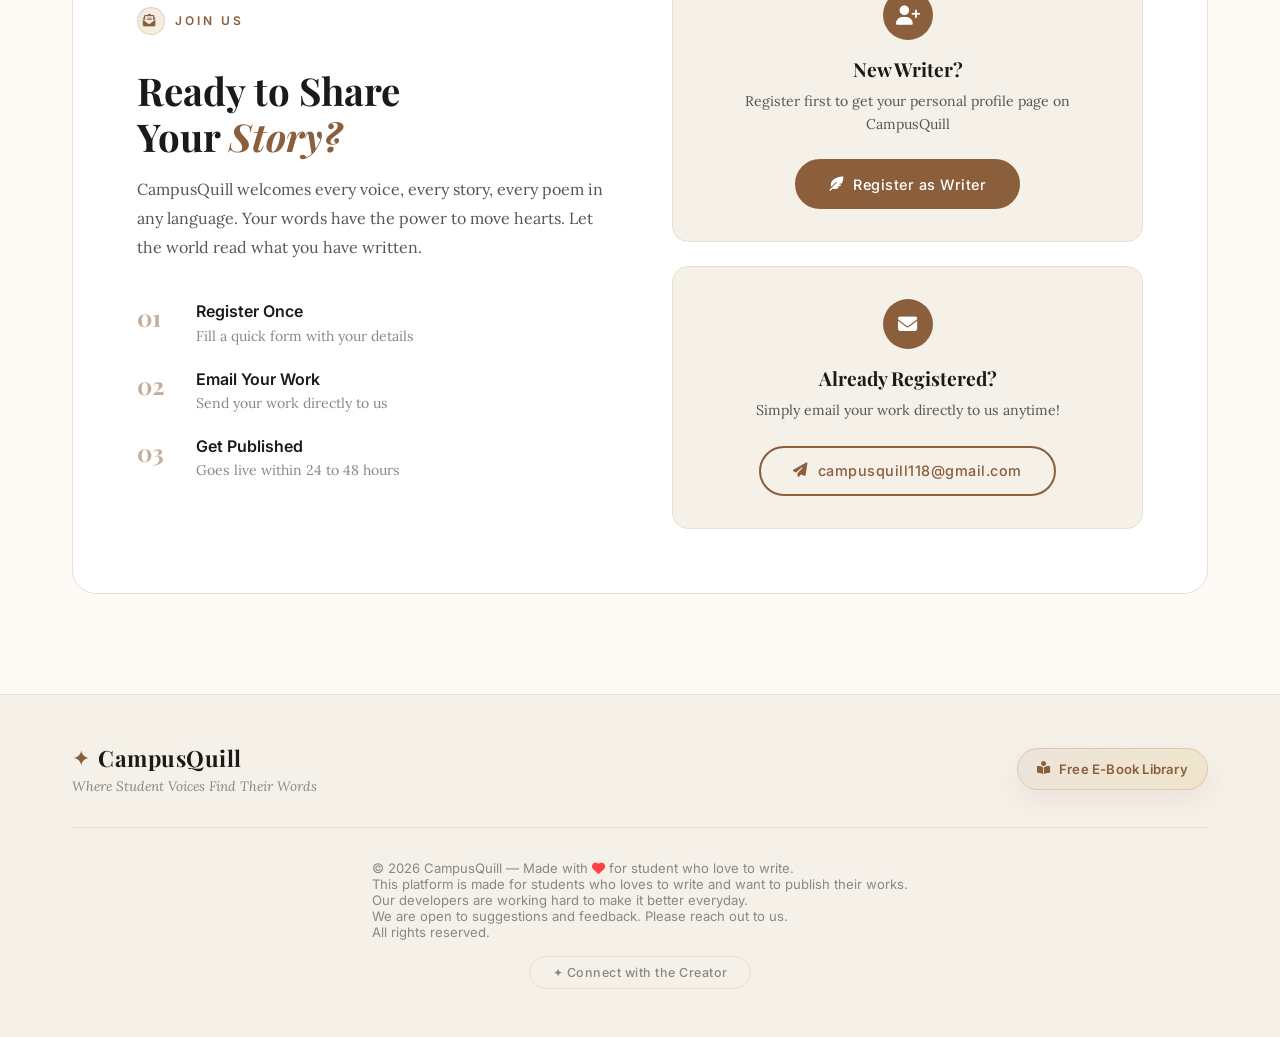
==== commit 70386a5f: "Poem added and fixed the searching list" ====
--- a/index.html
+++ b/index.html
@@ -158,9 +158,19 @@
         <input
           type="text"
           id="searchInput"
-          placeholder="Search by title or author name..."
+          placeholder="Search by title, author, or poem ID..."
           class="search-input"
         />
+      </div>
+
+      <div class="sort-controls">
+        <label for="sortSelect">Sort by</label>
+        <select id="sortSelect" class="sort-select">
+          <option value="title-asc">Title (A–Z)</option>
+          <option value="title-desc">Title (Z–A)</option>
+          <option value="date-desc">Newest first</option>
+          <option value="date-asc">Oldest first</option>
+        </select>
       </div>
 
       <!-- Category Filters -->
--- a/style.css
+++ b/style.css
@@ -829,6 +829,27 @@
 .search-input::placeholder {
   color: var(--text-muted);
   font-style: italic;
+}
+
+.sort-controls {
+  display: flex;
+  align-items: center;
+  justify-content: center;
+  gap: 0.6rem;
+  margin: 0 auto 2rem;
+  color: var(--text-secondary);
+  font-family: 'Inter', sans-serif;
+  font-size: 0.85rem;
+}
+
+.sort-select {
+  padding: 0.55rem 2rem 0.55rem 0.8rem;
+  border: 1px solid var(--border);
+  border-radius: 50px;
+  background: var(--bg-card);
+  color: var(--text-primary);
+  font: inherit;
+  cursor: pointer;
 }
 
 .filter-buttons {
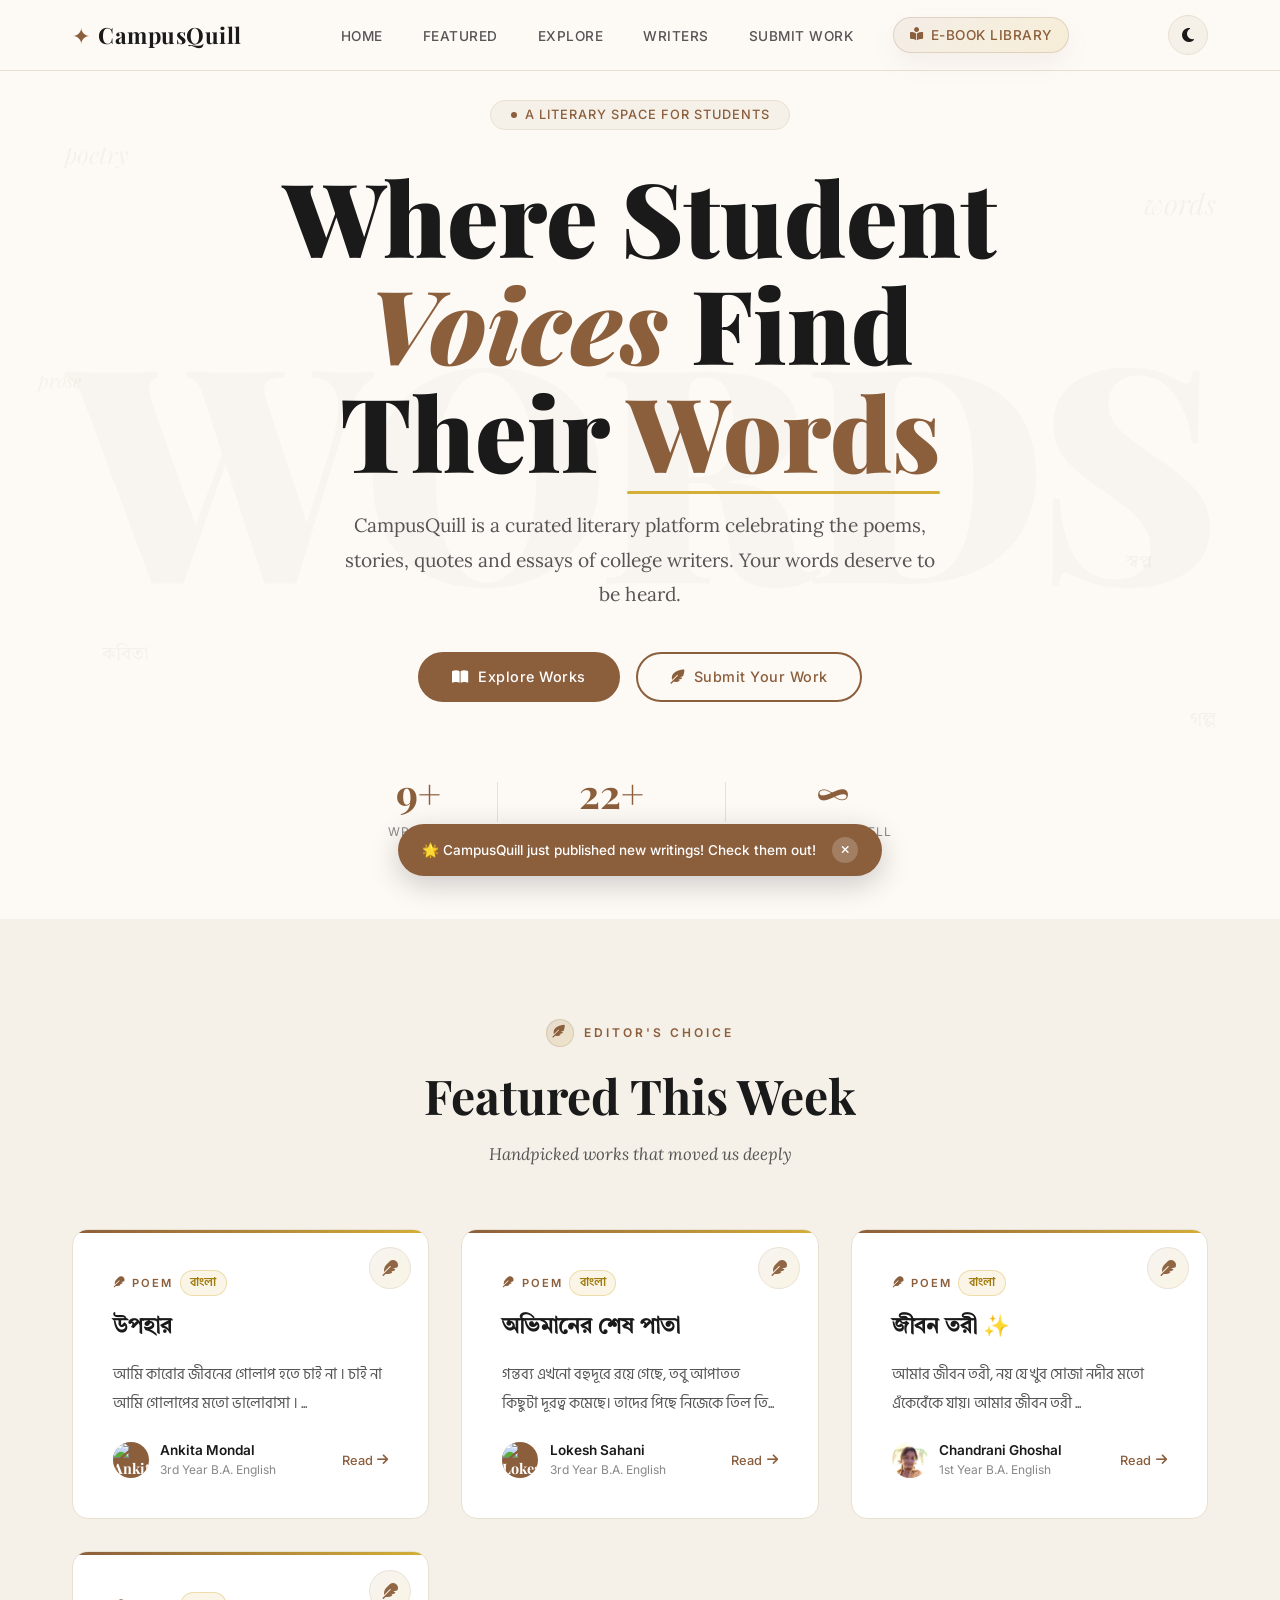
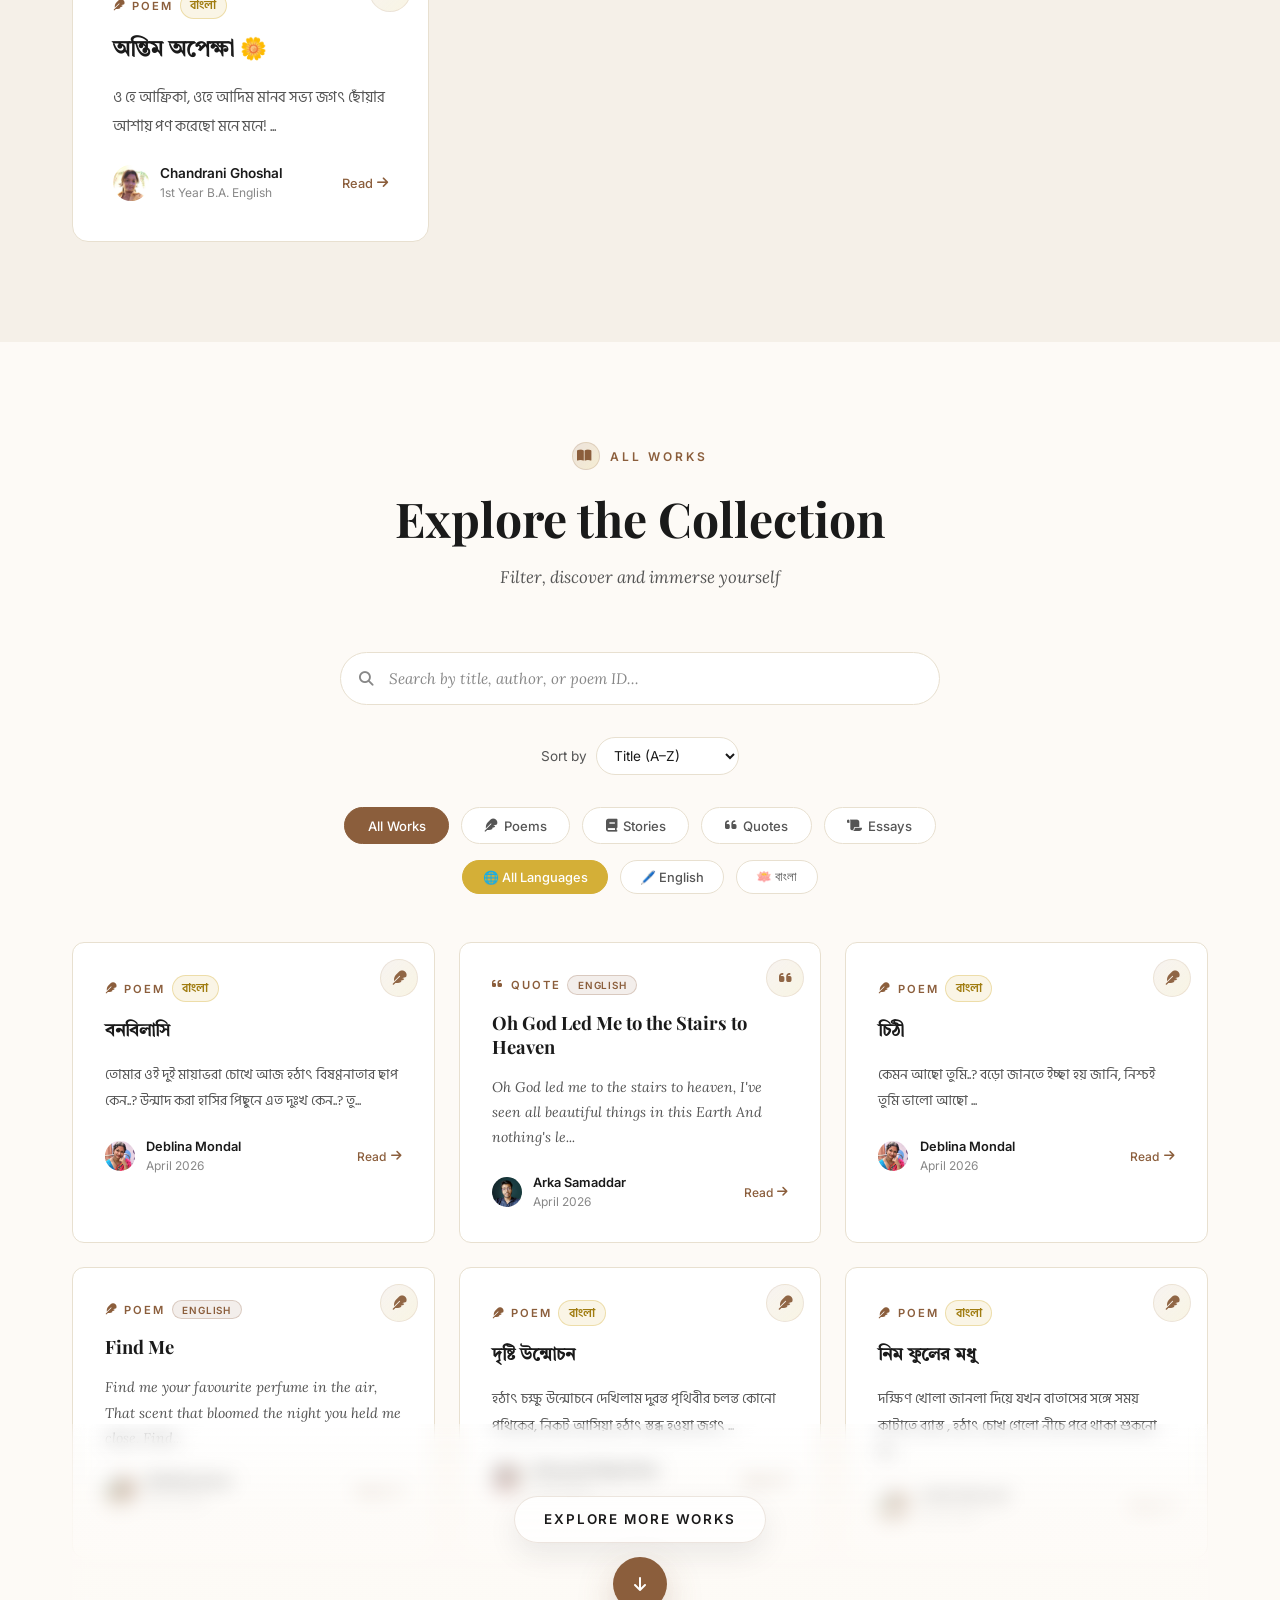
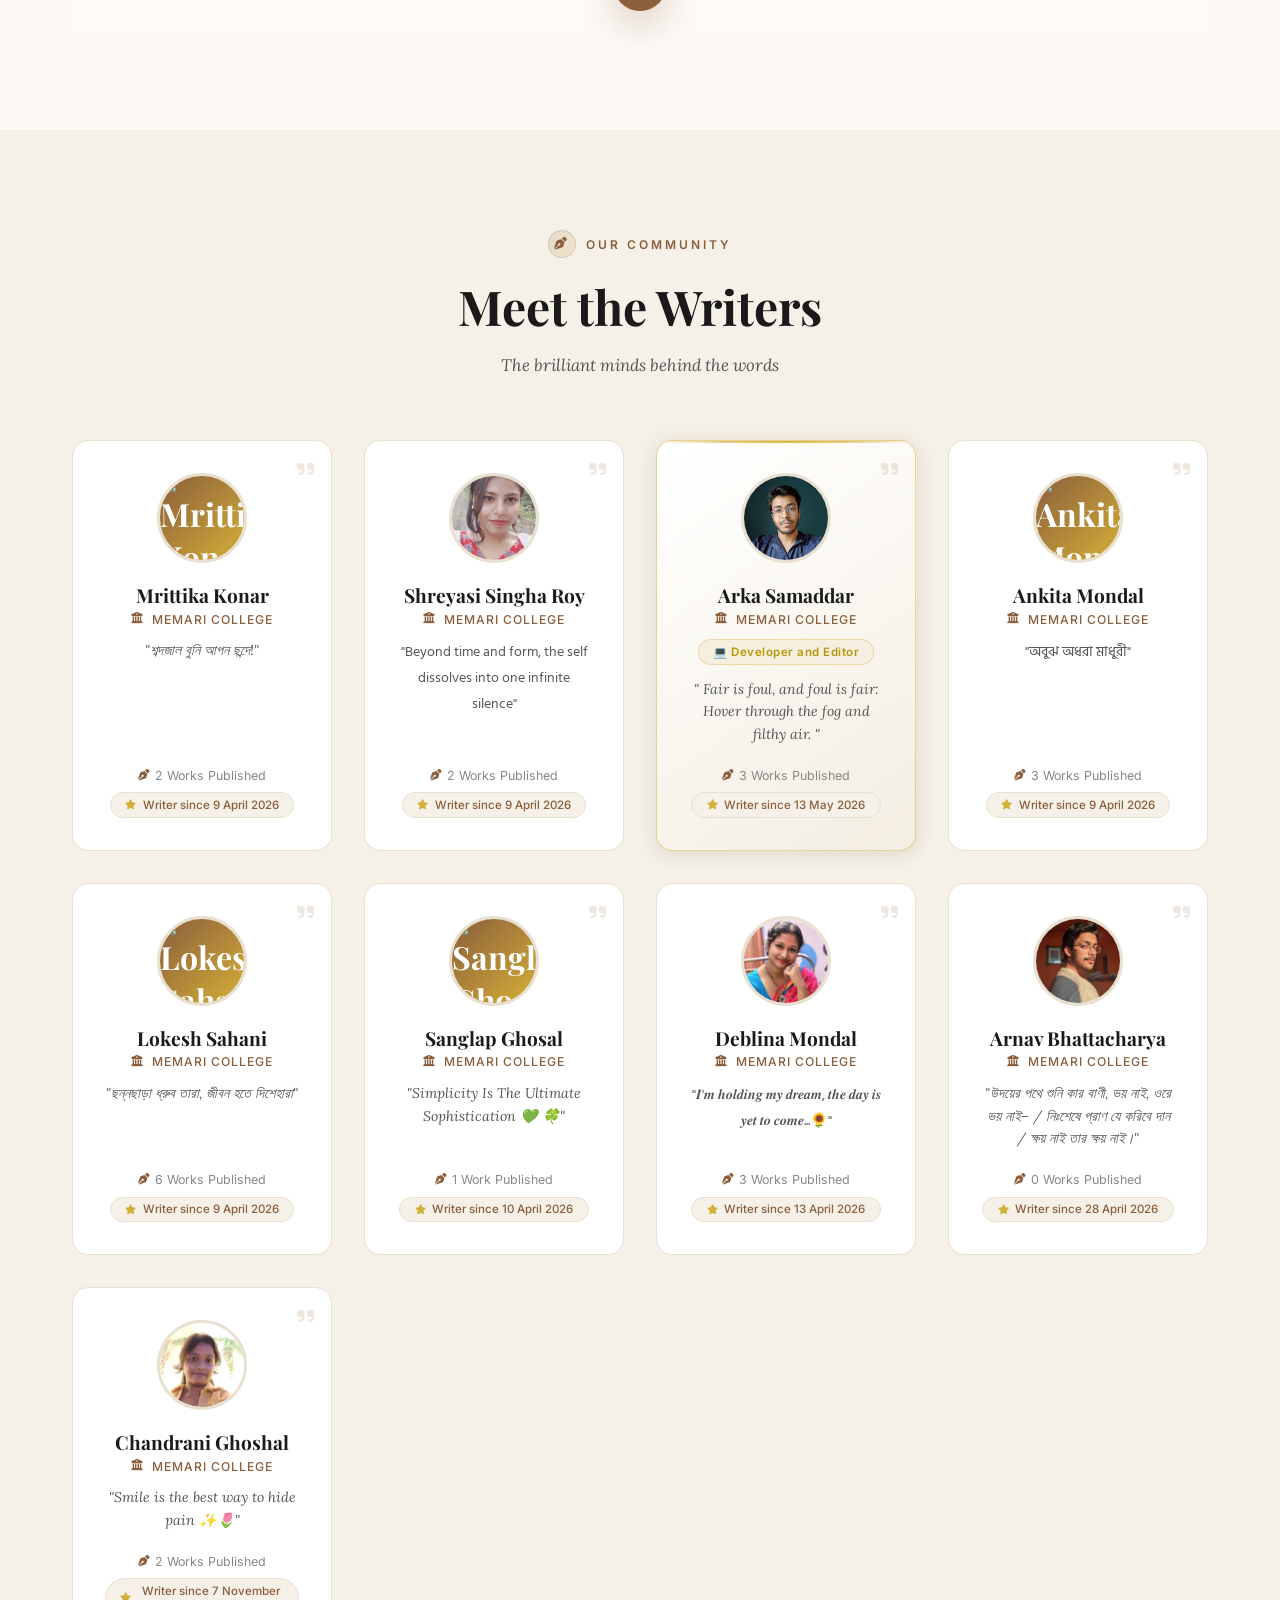
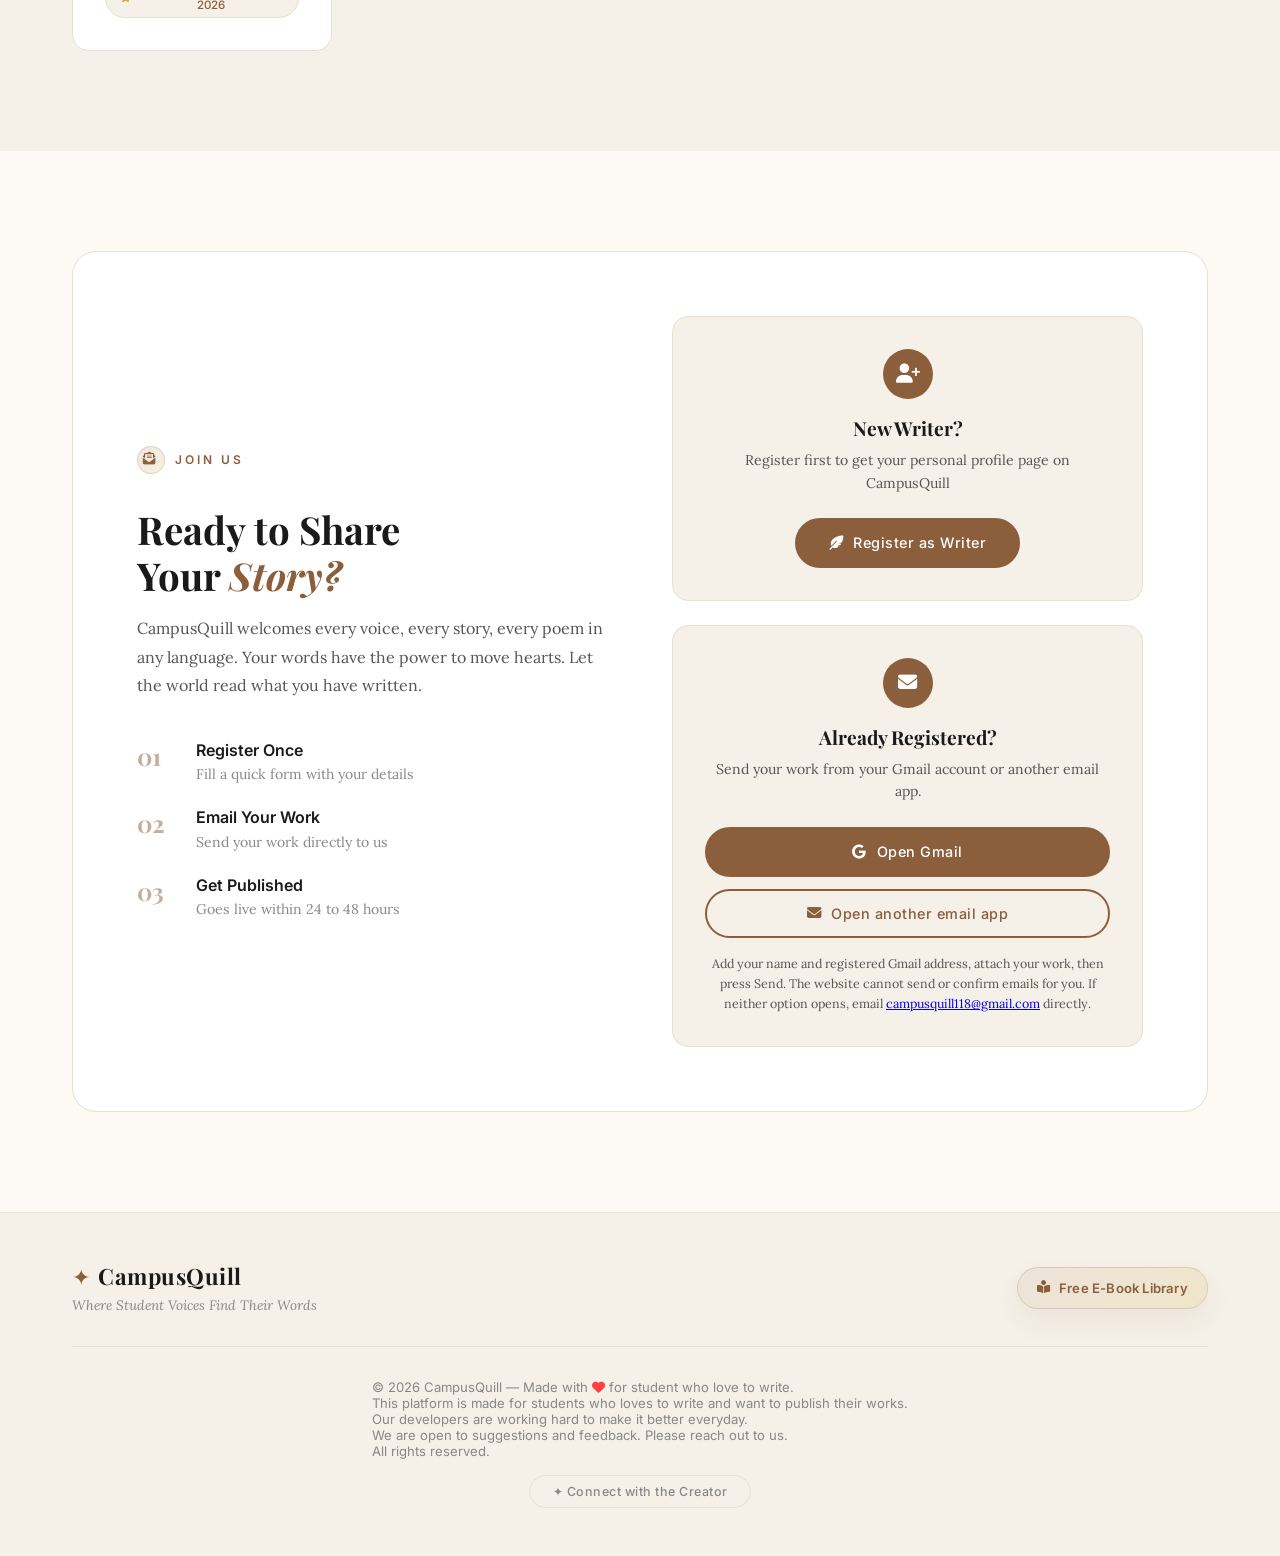
==== commit 46622757: "mail update" ====
--- a/index.html
+++ b/index.html
@@ -324,14 +324,29 @@
             </div>
             <h3>Already Registered?</h3>
             <p>
-              Simply email your work directly
-              to us anytime!
+              Send your work from your Gmail account or another email app.
             </p>
-            <a href="mailto:campusquill118@gmail.com"
-               class="btn-secondary">
-              <i class="fas fa-paper-plane"></i>
-              campusquill118@gmail.com
-            </a>
+            <div class="submit-email-actions">
+              <a href="https://mail.google.com/mail/?view=cm&amp;fs=1&amp;to=campusquill118%40gmail.com&amp;su=CampusQuill%20Writing%20Submission"
+                 target="_blank"
+                 rel="noopener noreferrer"
+                 class="btn-primary">
+                <i class="fab fa-google"></i>
+                Open Gmail
+              </a>
+              <a href="mailto:campusquill118@gmail.com?subject=CampusQuill%20Writing%20Submission"
+                 class="btn-secondary">
+                <i class="fas fa-envelope"></i>
+                Open another email app
+              </a>
+            </div>
+            <p class="submit-email-note">
+              Add your name and registered Gmail address, attach your work,
+              then press Send. The website cannot send or confirm emails for you.
+              If neither option opens, email
+              <a href="mailto:campusquill118@gmail.com">campusquill118@gmail.com</a>
+              directly.
+            </p>
           </div>
         </div>
       </div>
--- a/style.css
+++ b/style.css
@@ -1547,6 +1547,23 @@
   line-height: 1.6;
 }
 
+.submit-email-actions {
+  display: flex;
+  flex-direction: column;
+  align-items: center;
+  gap: 0.75rem;
+}
+
+.submit-email-actions a {
+  width: 100%;
+  justify-content: center;
+}
+
+.submit-info-box .submit-email-note {
+  margin: 1rem 0 0;
+  font-size: 0.78rem;
+}
+
 /* ==============================
    FOOTER
    ============================== */
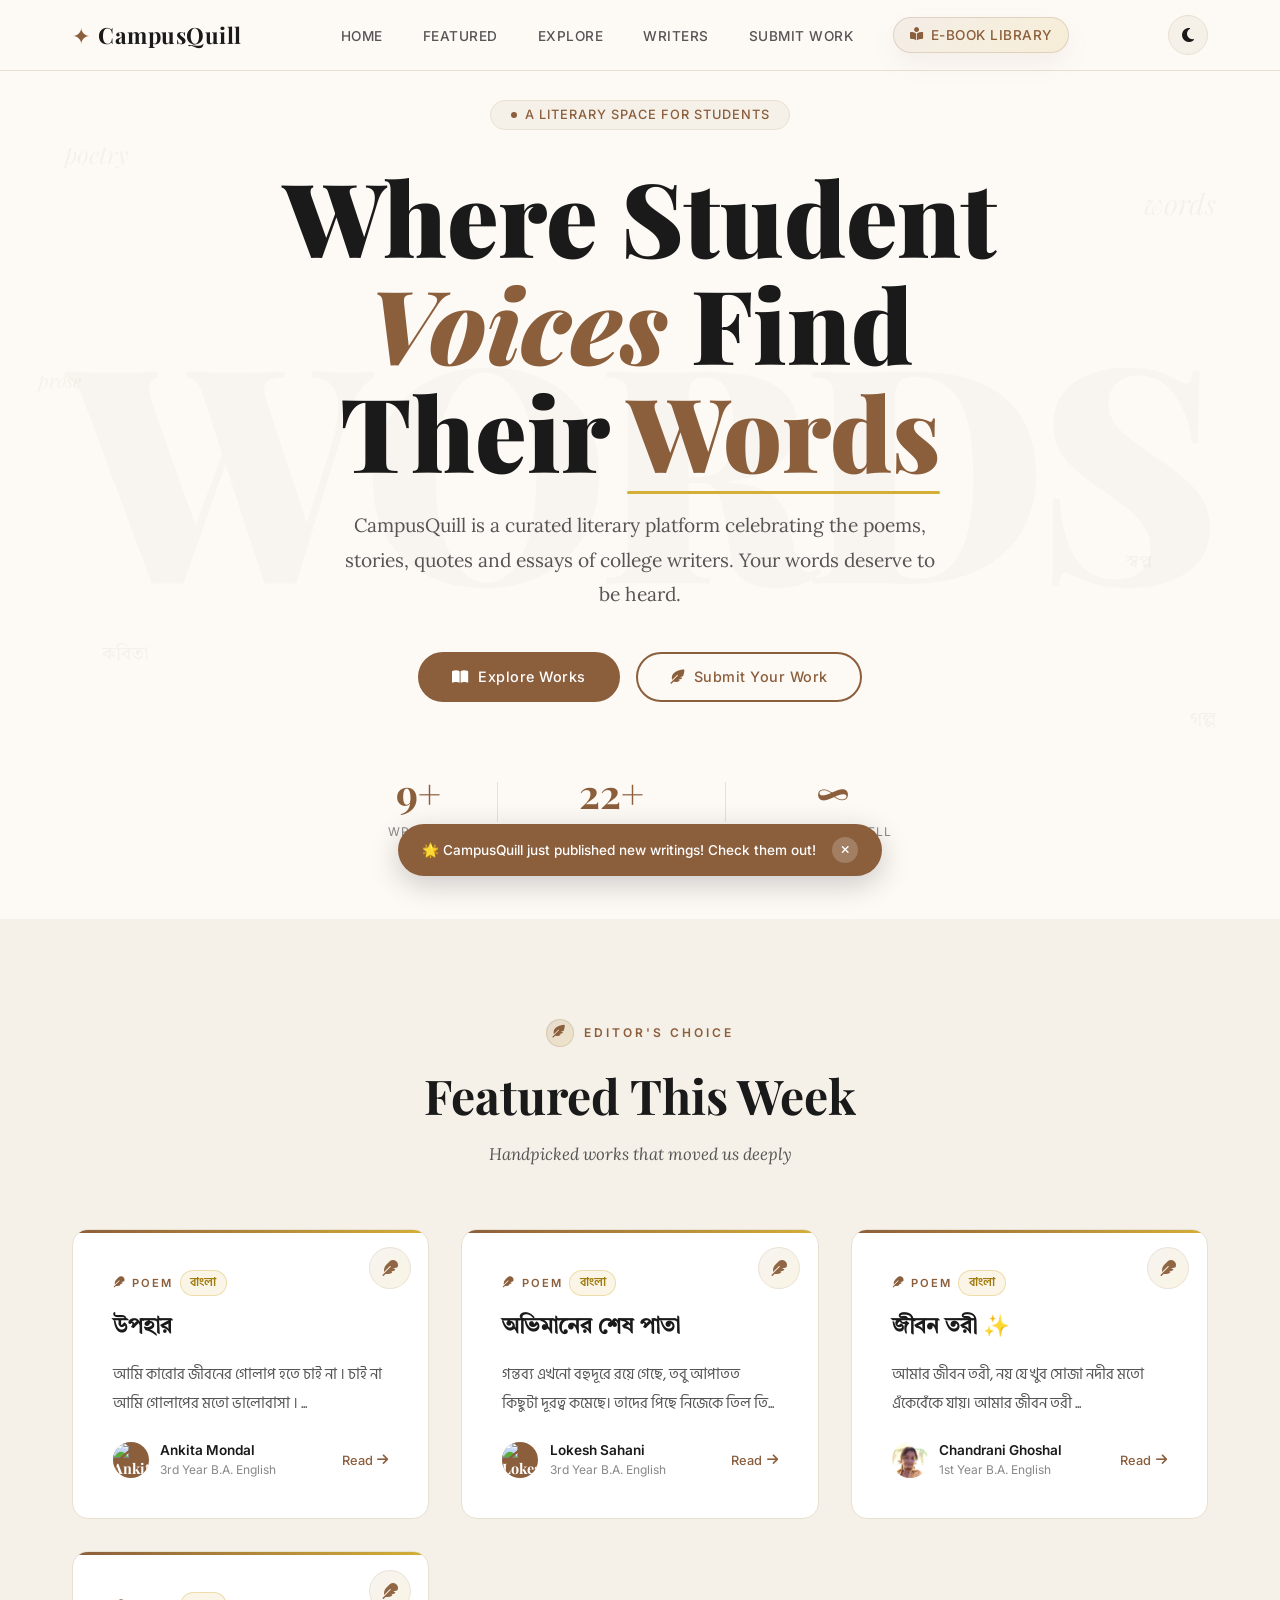
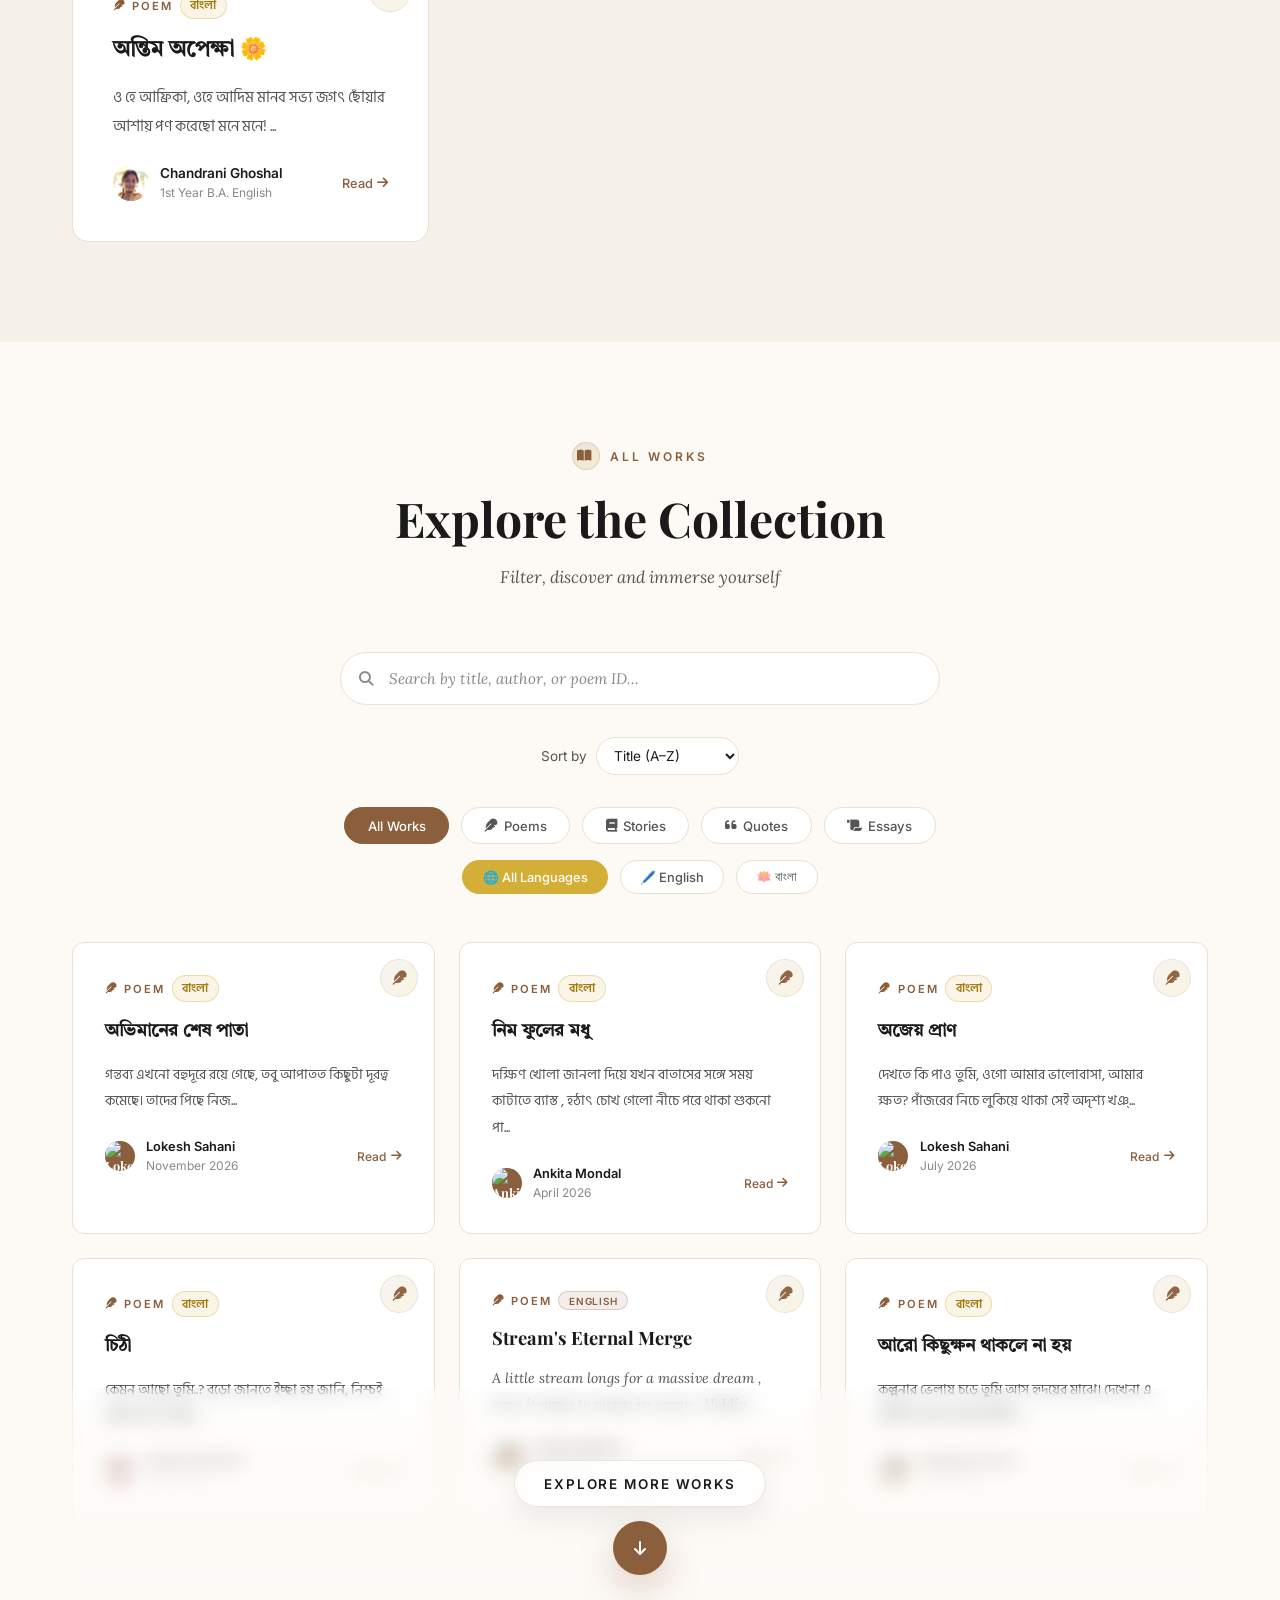
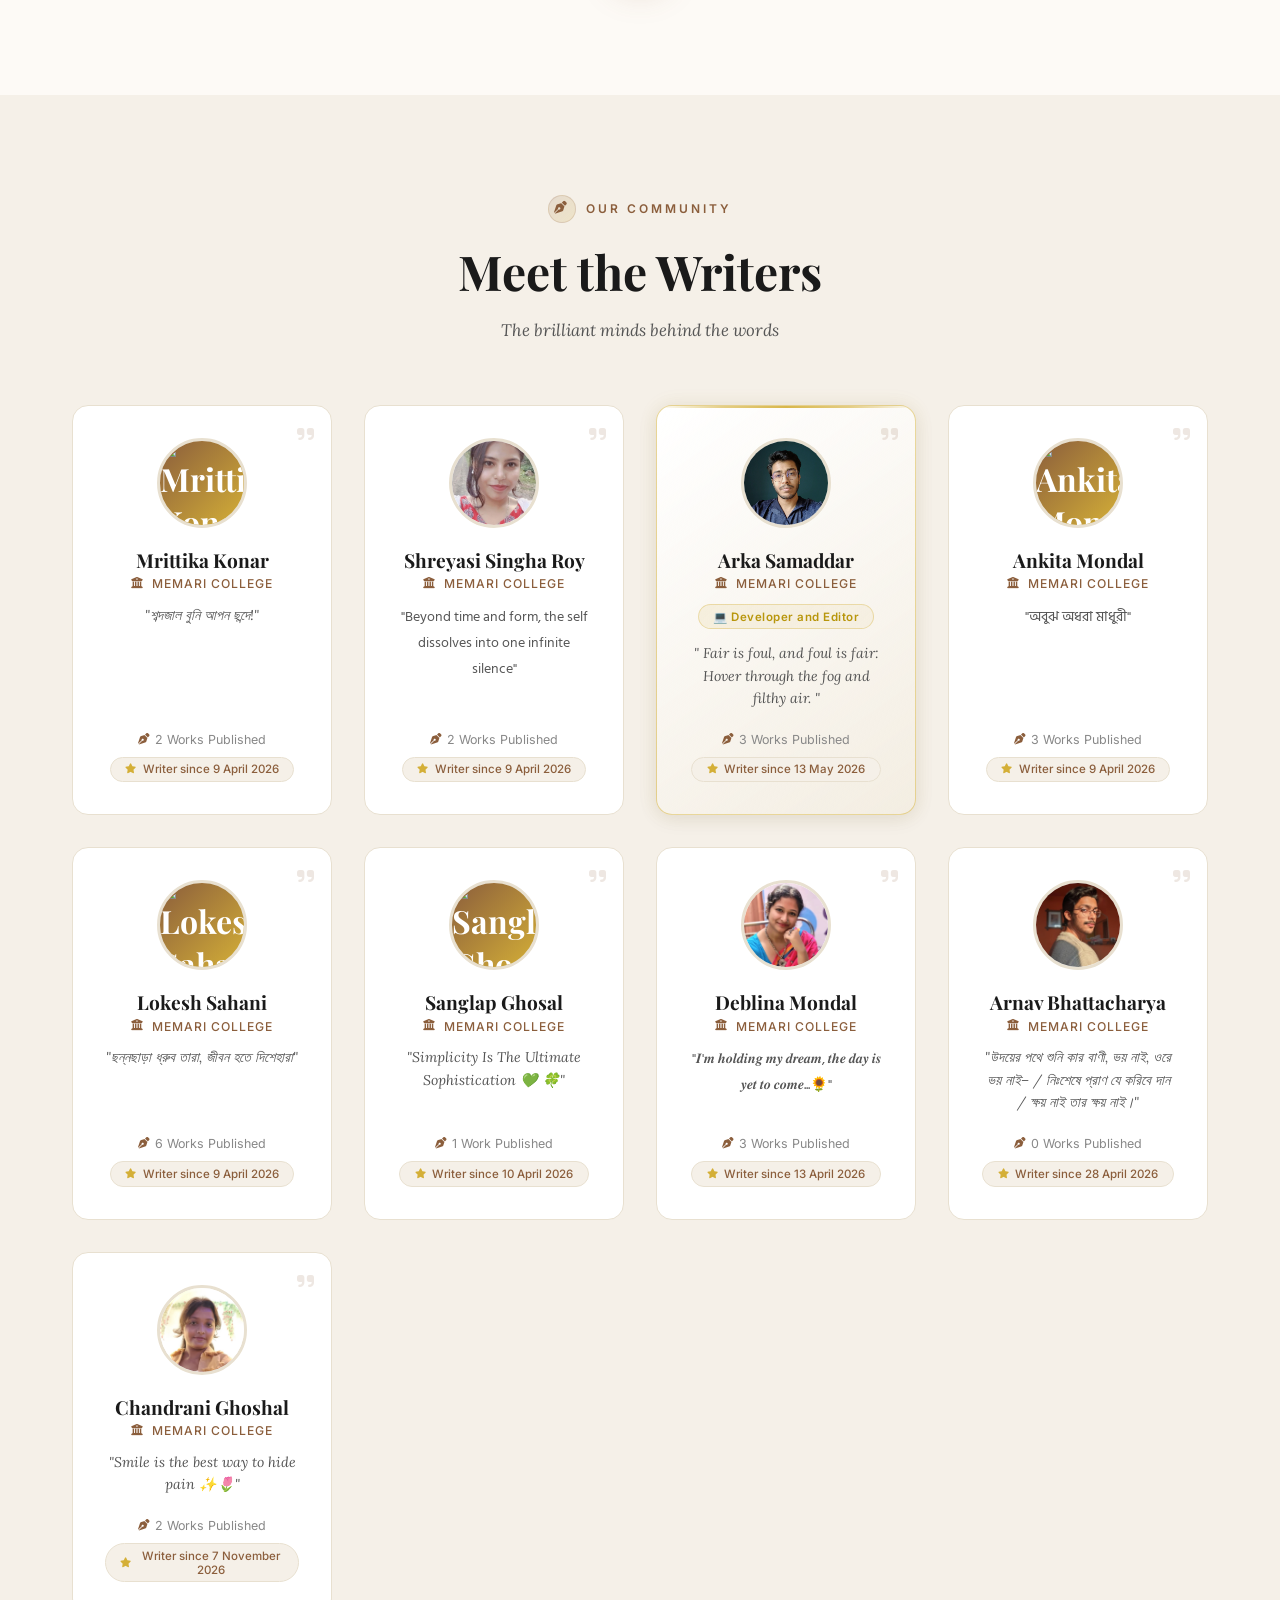
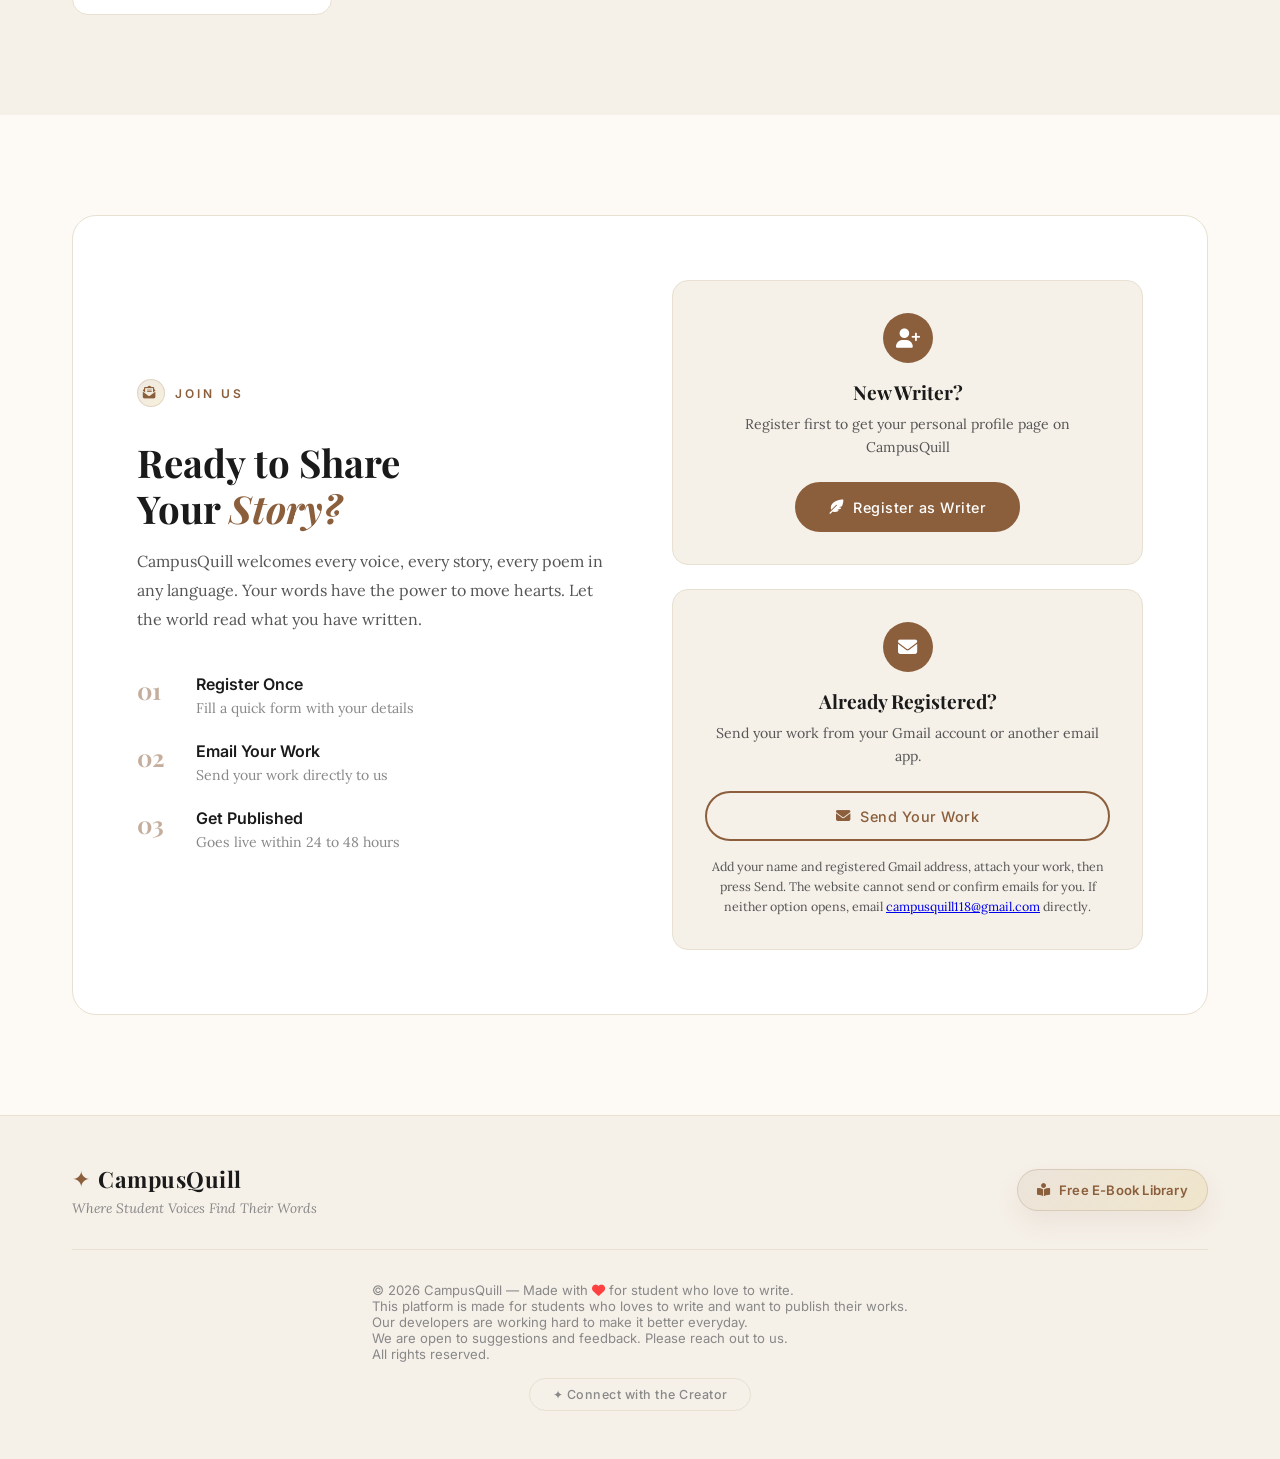
==== commit 462850f5: "Update index.html" ====
--- a/index.html
+++ b/index.html
@@ -327,17 +327,10 @@
               Send your work from your Gmail account or another email app.
             </p>
             <div class="submit-email-actions">
-              <a href="https://mail.google.com/mail/?view=cm&amp;fs=1&amp;to=campusquill118%40gmail.com&amp;su=CampusQuill%20Writing%20Submission"
-                 target="_blank"
-                 rel="noopener noreferrer"
-                 class="btn-primary">
-                <i class="fab fa-google"></i>
-                Open Gmail
-              </a>
               <a href="mailto:campusquill118@gmail.com?subject=CampusQuill%20Writing%20Submission"
                  class="btn-secondary">
                 <i class="fas fa-envelope"></i>
-                Open another email app
+                Send Your Work
               </a>
             </div>
             <p class="submit-email-note">
